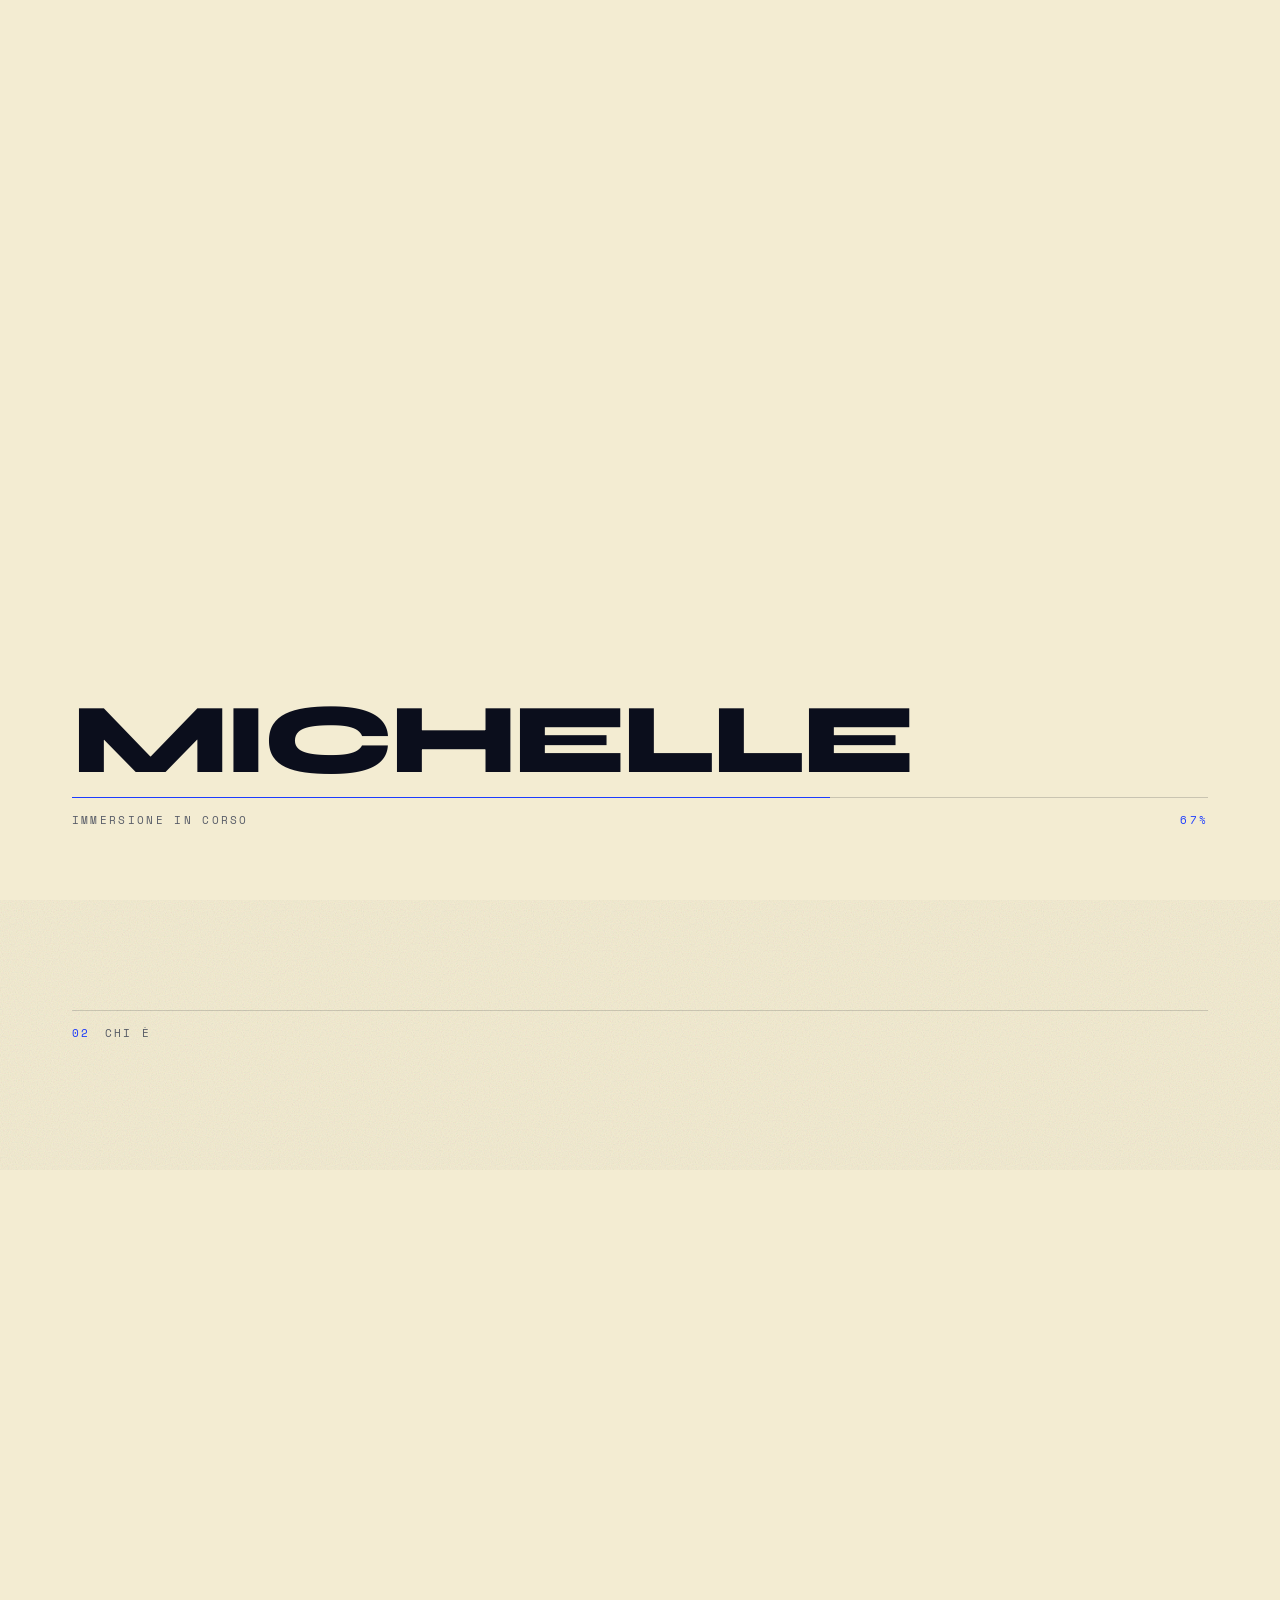
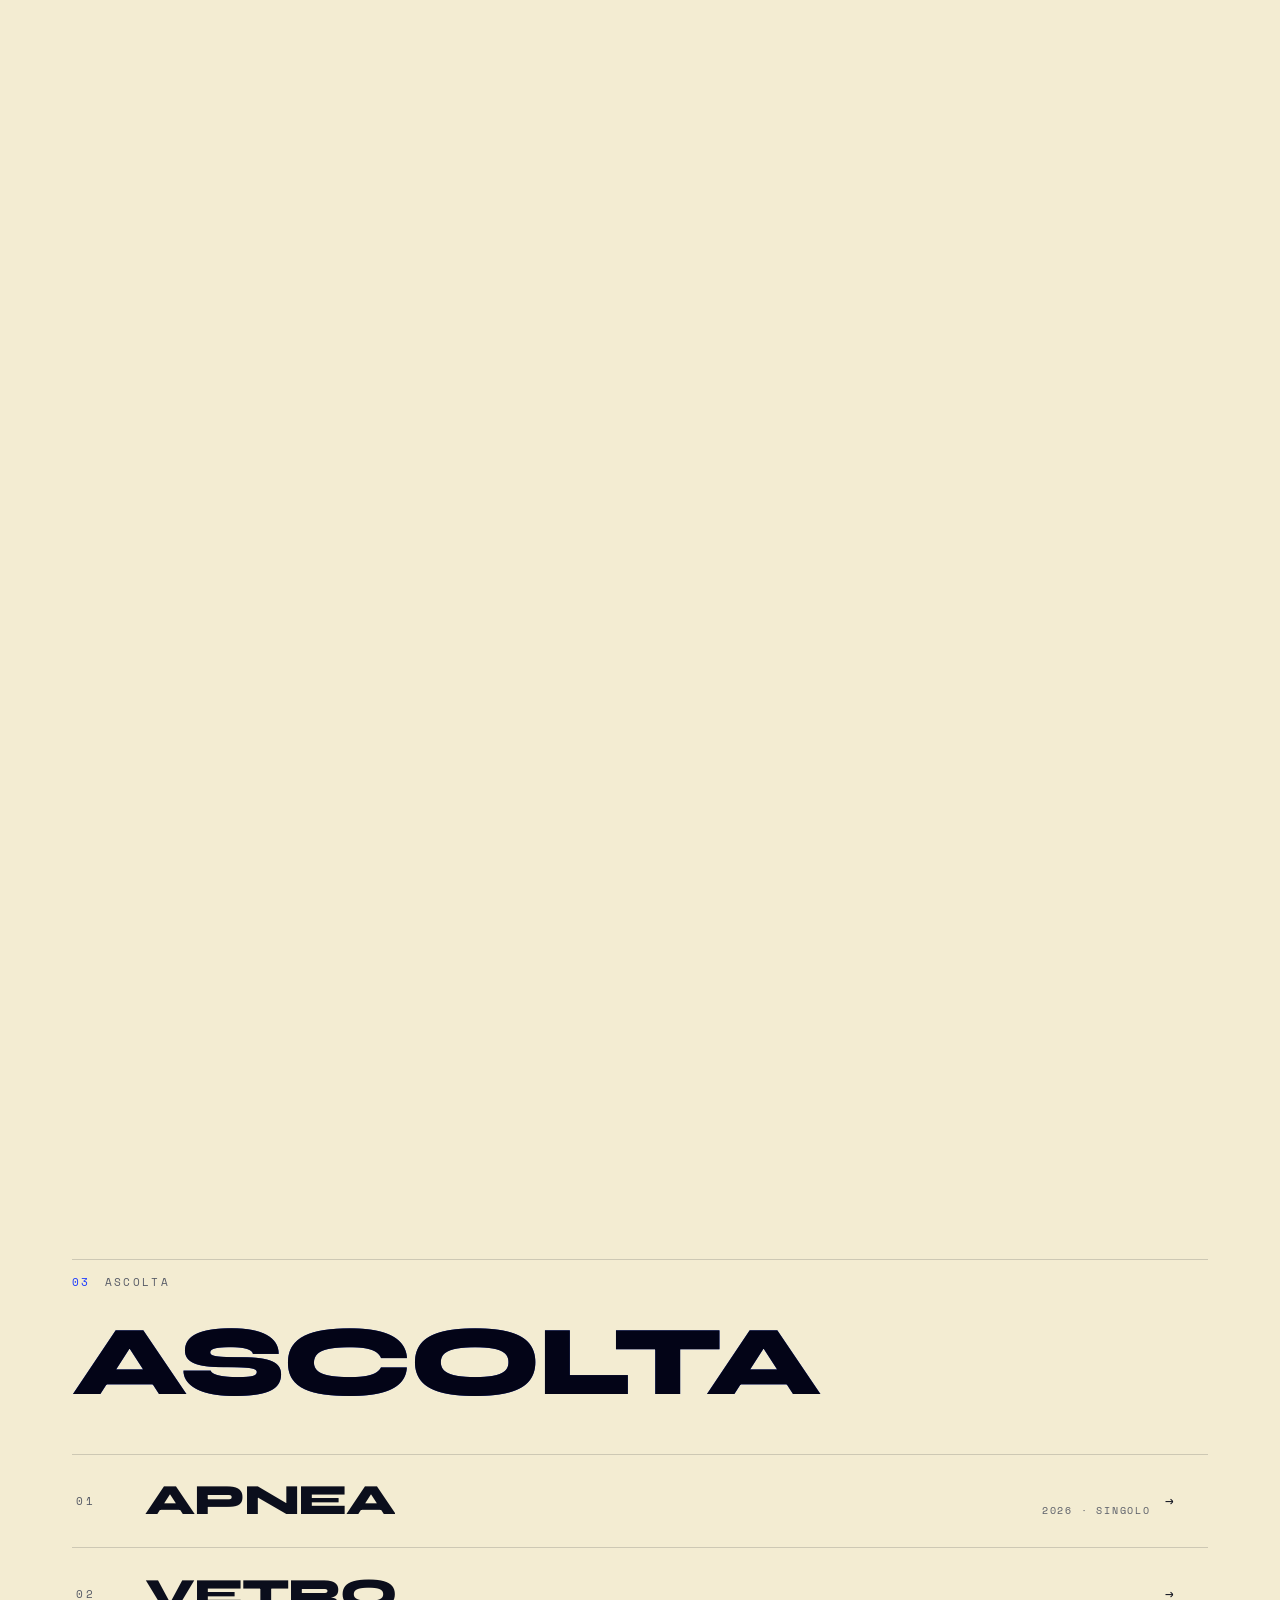
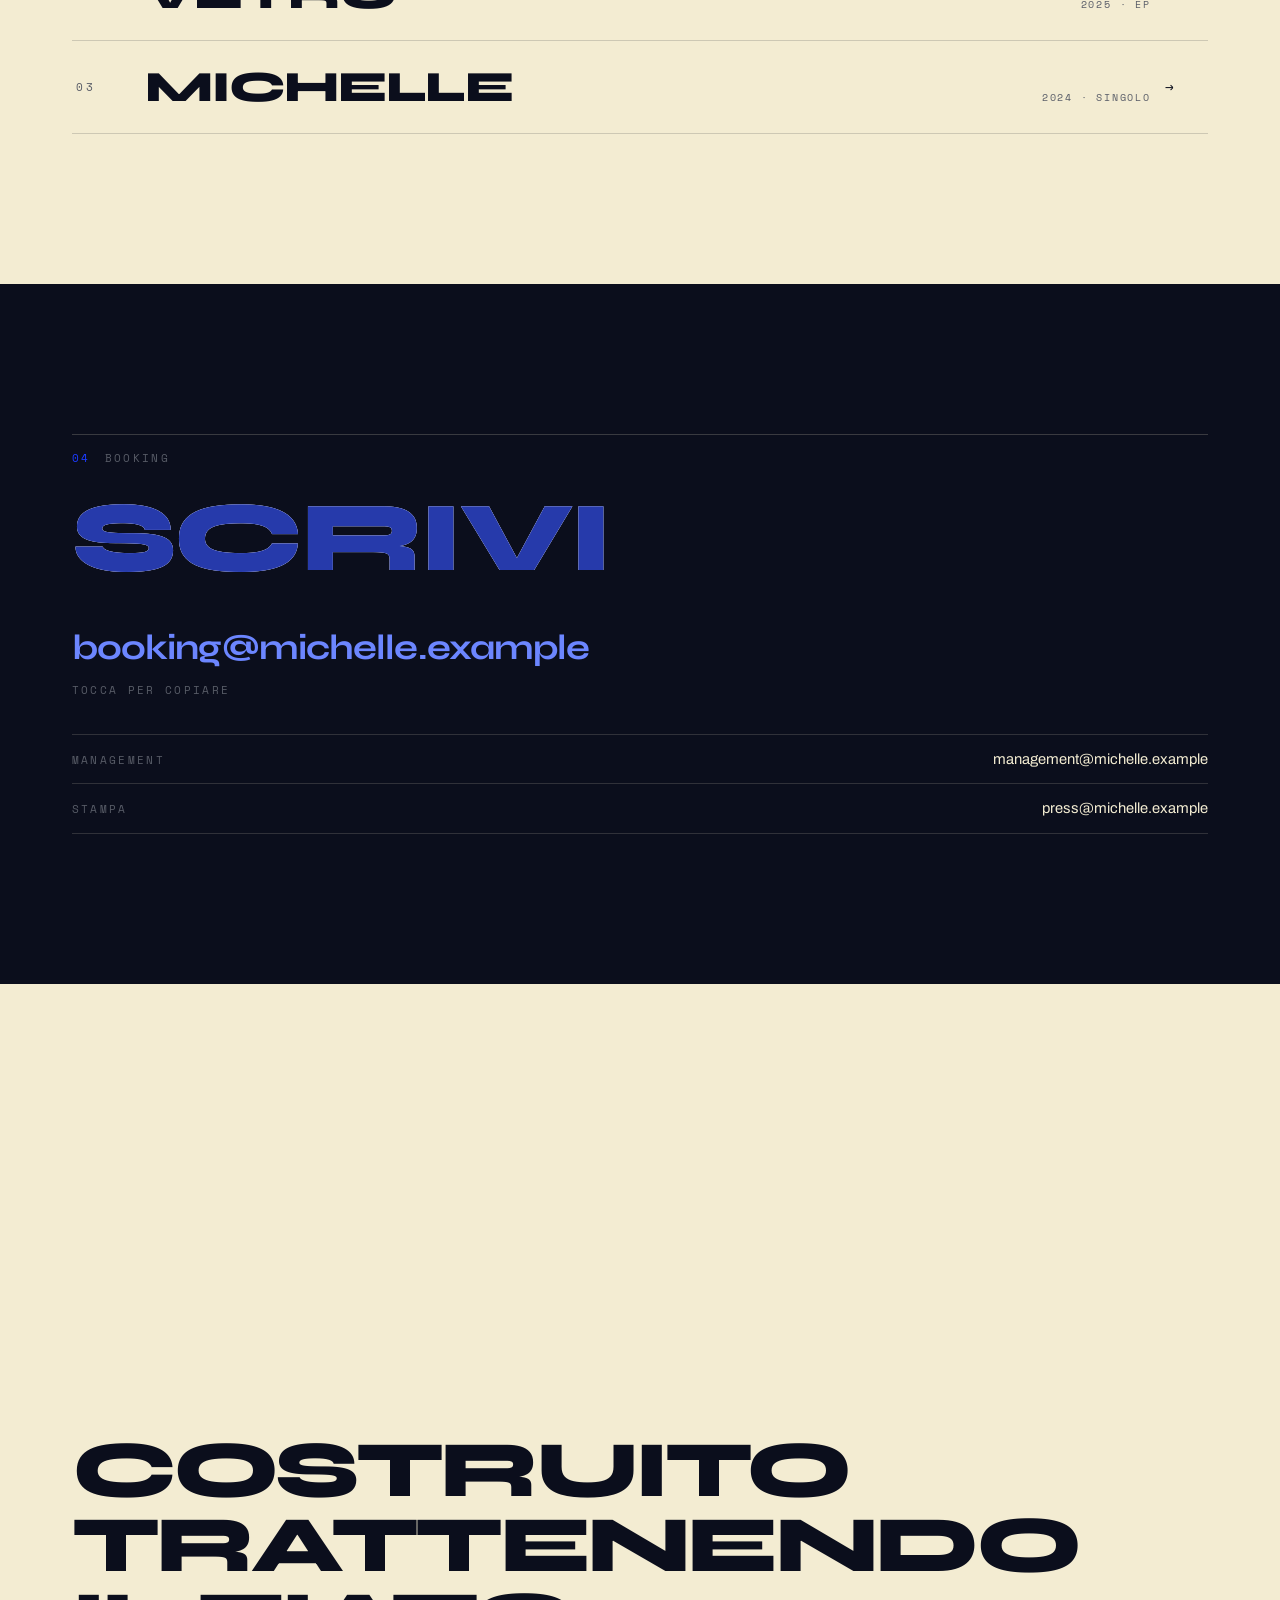
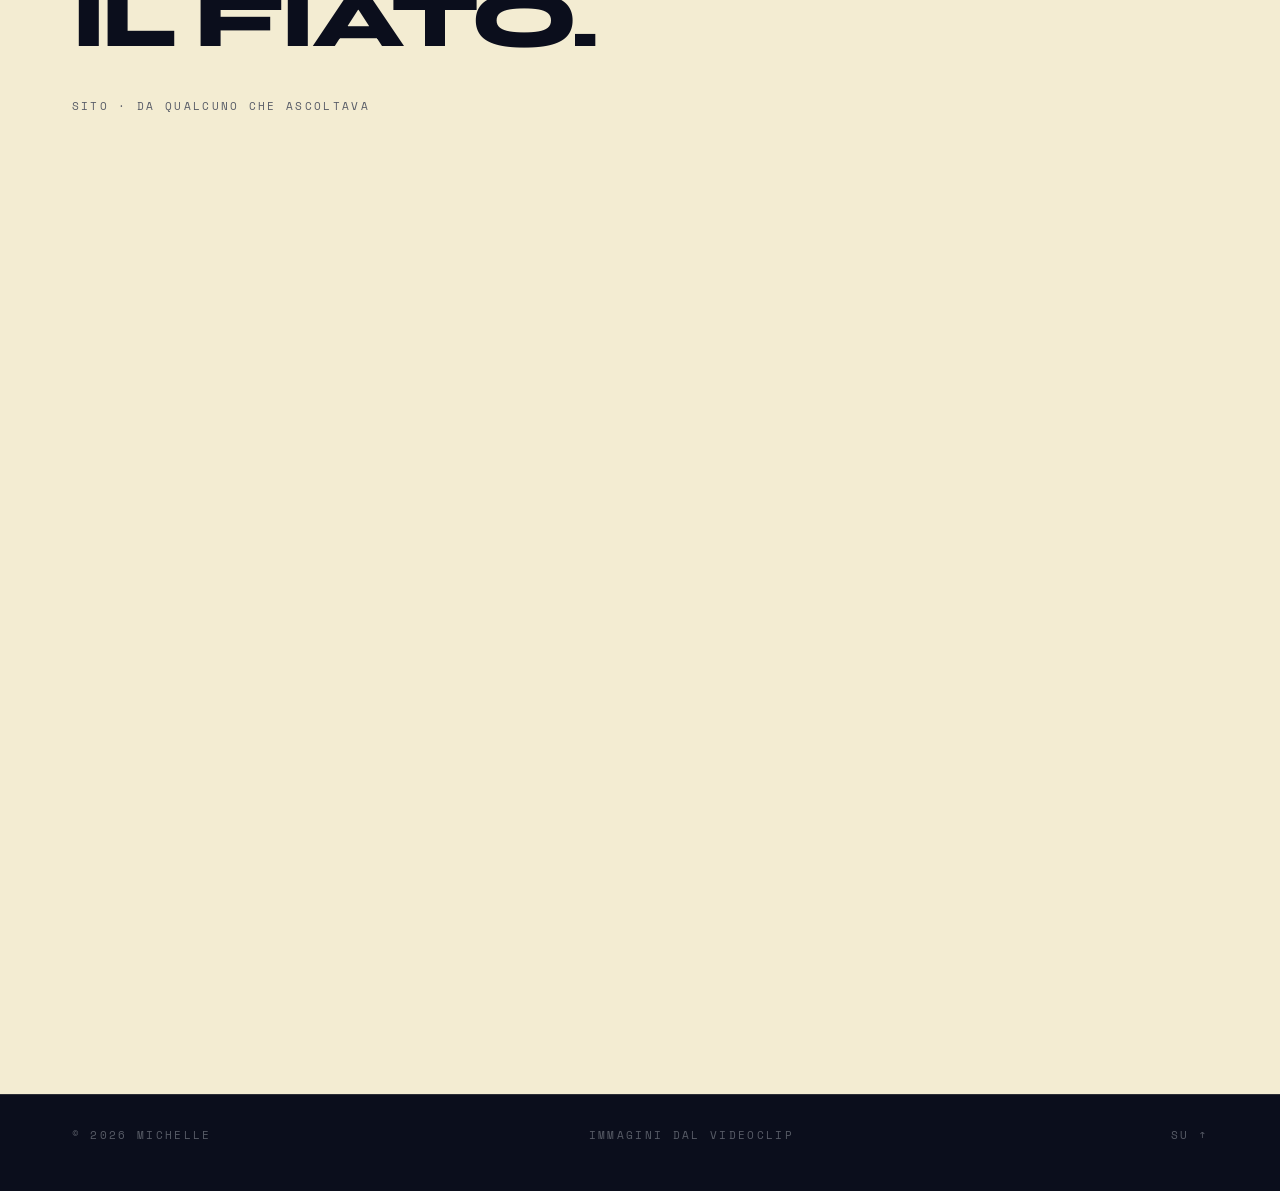
==== index.html @ 704cde77 "Le parole sopra la scena, e la firma in fondo FERMO TUTTO E RIFATTO. Niente pin, niente corsa orizzo" ====
<!DOCTYPE html>
<html lang="it">
<head>
<meta charset="utf-8">
<meta name="viewport" content="width=device-width,initial-scale=1,viewport-fit=cover">
<title>Michelle — sito ufficiale</title>
<meta name="description" content="Michelle. Musica indie. Ascolta, guarda, scrivi per una data.">
<meta name="theme-color" content="#F3ECD2">
<meta property="og:type" content="website">
<meta property="og:title" content="Michelle — sito ufficiale">
<meta property="og:description" content="Trattieni il fiato.">
<meta property="og:url" content="https://eneaqupovisione.github.io/Demo-miscel/">
<!-- l'anteprima nelle chat vuole un indirizzo intero: molti scanner
     non risolvono un percorso relativo. Se il sito cambia indirizzo,
     queste due righe vanno aggiornate. -->
<meta property="og:image" content="https://eneaqupovisione.github.io/Demo-miscel/assets/media/og.jpg">
<meta name="twitter:card" content="summary_large_image">
<link rel="icon" href="data:image/svg+xml,%3Csvg xmlns='http://www.w3.org/2000/svg' viewBox='0 0 32 32'%3E%3Crect width='32' height='32' fill='%23F3ECD2'/%3E%3Ccircle cx='16' cy='16' r='7' fill='%231B3BFF'/%3E%3C/svg%3E">
<link rel="preconnect" href="https://fonts.googleapis.com">
<link rel="preconnect" href="https://fonts.gstatic.com" crossorigin>
<link href="https://fonts.googleapis.com/css2?family=Syne:wght@600;700;800&family=Archivo:wght@300;400;500&family=Space+Mono:wght@400;700&display=swap" rel="stylesheet">
<link rel="preload" as="image" href="assets/media/copertina.jpg?v=72">
<!-- il ?v= serve: GitHub Pages tiene i file in cache dieci minuti, e chi
     ha gia' aperto il sito continuerebbe a vedere la versione vecchia.
     Si alza il numero a ogni pubblicazione. -->
<link rel="stylesheet" href="assets/css/sito.css?v=72">
</head>
<body>

<!-- filtri: lo scioglimento del nome, quando lo si tocca -->
<svg class="defs" aria-hidden="true">
  <filter id="sciogli" x="-20%" y="-25%" width="140%" height="150%" color-interpolation-filters="sRGB">
    <feTurbulence id="scT" type="fractalNoise" baseFrequency="0.006 0.022" numOctaves="2" seed="7" result="t"/>
    <feDisplacementMap id="scD" in="SourceGraphic" in2="t" scale="0" xChannelSelector="R" yChannelSelector="G"/>
  </filter>
</svg>

<!-- strati fissi -->
<div id="prog" aria-hidden="true"></div>
<div id="righe" aria-hidden="true"></div>
<div id="grana" aria-hidden="true"></div>
<div id="cur" aria-hidden="true"></div>
<div id="cur2" aria-hidden="true"></div>
<div id="copiato" role="status" aria-live="polite"></div>

<!-- la lastra a raggi X delle uscite -->
<div id="lastra" aria-hidden="true">
  <i class="scan"></i>
  <img src="assets/media/colonna.jpg?v=72" alt="">
  <div class="c"><span class="k">lastra · 001</span><div class="h"></div></div>
</div>

<!-- caricamento -->
<div id="loader">
  <div class="lin">
    <div class="lnome" id="lnome" data-adatta data-max="150" aria-hidden="true"></div>
    <div class="lbar"><i></i></div>
    <div class="lrow">
      <span class="mono">Immersione in corso</span>
      <span class="mono a" id="lpct">0%</span>
    </div>
  </div>
</div>

<!-- testata -->
<header id="testata">
  <a href="#cop" class="marchio">Michelle</a>
</header>

<!-- Il pulsante del menu sta FUORI dalla testata, e non e' un vezzo: la
     testata si fonde in `difference` per restare leggibile sia sul girato
     scuro sia sulla carta chiara, e dentro a quella fusione un blu diventa
     arancio sulla carta. Fuori, il blu resta blu dappertutto. -->
<button id="apri" aria-expanded="false" aria-controls="menu">Menu</button>

<div id="menu" aria-hidden="true">
  <button id="chiudi">Chiudi</button>
  <nav>
    <a href="#chi" data-va>Chi è</a>
    <a href="#ascolta" data-va>Ascolta</a>
    <a href="#contatti" data-va>Scrivi</a>
  </nav>
  <div class="pie" id="menuSocial"></div>
</div>

<!-- Il palcoscenico della maschera a gocce. Tutto quello che NON deve essere
     toccato (testata, menu, loader, lastra, grana, righe, cursore) sta fuori
     di qui — ed e' gia' cosi'. -->
<main class="stage">

<!-- ========================== 01 · COPERTINA ========================== -->
<section id="cop">
  <div class="med">
    <video id="vCop" poster="assets/media/copertina.jpg?v=72" muted loop playsinline autoplay preload="auto"
           disablepictureinpicture aria-hidden="true">
      <source src="assets/media/copertina.mp4?v=72" type="video/mp4">
    </video>
  </div>

  <span class="mono hud" aria-hidden="true">01 — Copertina</span>

  <!-- I pulsanti escono dalla bocca e salgono. Quando escono dall'alto
       vengono risputati dopo un paio di secondi. -->
  <nav class="bolle-btn" id="piatt" aria-label="Dove ascoltarla"></nav>

  <div class="in">
    <h1 class="nome" id="nome" data-sciogli data-adatta data-max="240">Michelle</h1>
    <p class="claim">Trattieni il fiato.</p>
    <div class="riga">
      <a href="#ascolta" class="giu" aria-label="Scorri">
        <span class="mono">Scorri</span>
        <span class="ago" aria-hidden="true"></span>
      </a>
    </div>
  </div>
</section>

<!-- ========================== 02 · CHI È ==========================
     Prima dell'ascolto, perche' e' lei a dire chi e' — e lo dice con parole
     sue, prese da un suo pezzo. La frase che apre sta ferma ed e' li' da
     subito; le tre chiuse si scrivono mentre si scende, una alla volta.
     Dietro, il respiro: la scena d'acqua che entra dal lato. -->
<section id="chi">
  <!-- LA SCENA. Sta ferma mentre le parole le scorrono davanti, va in anello
       per conto suo — lo scroll non la comanda — e non c'e' da subito: compare
       quando qualche parola e' gia' stata scritta.
       Va in `multiply`: il fondo del girato e' bianco pieno e sparisce nella
       carta, resta la figura. Per questo la sua gradazione e' diversa da
       quella del resto (vedi strumenti/media.sh): un grigio residuo,
       moltiplicato, lascerebbe il rettangolo del video sulla pagina. -->
  <div class="scena" aria-hidden="true">
    <video id="vChi" muted loop playsinline autoplay preload="none"
           poster="assets/media/scena.jpg?v=72" disablepictureinpicture>
      <source src="assets/media/scena.mp4?v=72" type="video/mp4">
    </video>
  </div>

  <div class="wrap in">
    <div class="occhiello rev">
      <span class="mono n">02</span><span class="mono">Chi è</span>
    </div>

    <!-- Il testo e' uno solo e sta qui per intero: le parole le divide il
         copione, e ognuna prende la sua misura da una sequenza irregolare.
         Le misure NON stanno nel markup apposta — sono una proprieta' della
         composizione, non del contenuto: se cambi il testo, si ridistribuiscono
         da sole. -->
    <p class="dire" data-scrive>Un cuore puro che si mescola con la delicatezza, o con la rabbia, ai traumi d'infanzia. In fondo siamo esseri umani e quanti sbagli, sensi di colpa, ripenso quegli anni ho la pelle d'oca, col dolore del passato si diventa grandi.</p>
  </div>
</section>

<!-- ========================== 03 · ASCOLTA ========================== -->
<section id="ascolta" class="sez">
  <div class="wrap">
    <div class="occhiello rev">
      <span class="mono n">03</span><span class="mono">Ascolta</span>
    </div>
    <h2 class="tit" data-adatta data-max="180"><span class="gx" data-t="Ascolta">Ascolta</span></h2>

    <div class="uscite" id="uscite"></div>
  </div>
</section>

<!-- ========================== 04 · SCRIVI ==========================
     Il piu' semplice possibile: un indirizzo grande da toccare, e due righe
     per chi cerca altro. Niente pulsante, niente ritratto, niente fila di
     social: e' la sezione dove si deve scrivere, e ogni altra cosa e' un
     modo di andarsene. -->
<section id="contatti">
  <div class="wrap in">
    <div class="occhiello rev">
      <span class="mono n">04</span><span class="mono">Booking</span>
    </div>
    <h2 class="tit" data-adatta data-max="180"><span class="gx" data-t="Scrivi">Scrivi</span></h2>

    <a class="mail rev" id="mailBooking" href="#" data-copia>—</a>
    <p class="mono rev">Tocca per copiare</p>

    <ul class="altri rev">
      <li><span class="mono">Management</span><a id="cMgmt" href="#">—</a></li>
      <li><span class="mono">Stampa</span><a id="cPress" href="#">—</a></li>
    </ul>
  </div>
</section>

<!-- ========================== 05 · LA FIRMA ==========================
     L'ultima schermata. Salendo, una sfilza di gocce si ferma in alto e
     riempie lo schermo di blu: quello che c'e' scritto sotto, nero su carta,
     dentro al blu si legge bianco — non e' un colore diverso del testo, e'
     lo stesso testo visto attraverso la maschera. -->
<section id="firma">
  <div class="wrap in">
    <p class="detto">
      <span>Costruito</span>
      <span>trattenendo</span>
      <span>il fiato.</span>
    </p>
    <p class="mono chi" id="firmato">—</p>
  </div>
</section>

<footer id="piede">
  <div class="wrap in">
    <span class="mono">© <span id="anno"></span> Michelle</span>
    <span class="mono">Immagini dal videoclip</span>
    <a class="mono" href="#cop">Su ↑</a>
  </div>
</footer>

<script src="assets/js/blob-mask.js?v=72"></script>
<script src="assets/js/sito.js?v=72"></script>
</body>
</html>
---- assets/css/sito.css ----
/* ===========================================================================
   MICHELLE — foglio di stile.

   La lingua visiva viene dal girato, non da un manuale: bianco sporco, nero
   che tende al blu, e un solo colore che non c'e' nel video — il blu acceso.
   Il video da' la materia, il blu da' la voce. Non si mescolano mai per caso:
   il blu compare dove si deve toccare o dove si deve guardare.

   Ordine del file:
     00 variabili · 01 base · 02 tipografia · 03 strati fissi · 04 caricamento
     05 testata · 06 copertina · 10 ascolta
     12 chi e' · 13 contatti · 14 piede
     15 movimento ridotto
   =========================================================================== */

/* --- 00 variabili -------------------------------------------------------- */
:root{
  /* materia */
  /* La carta non e' bianca: e' un giallo sporco, come il fondo delle foto
     del girato. Il bianco vero resta ai dettagli — il nome in copertina, la
     scritta dentro alle bolle — dove serve che stacchi. */
  --osso:#F3ECD2;
  --osso-2:#E9E0BF;
  --osso-3:#D8CDA8;
  --grigio:#C3C5CB;
  --grigio-2:#8B8F99;
  --grigio-3:#585C67;
  --nero:#0B0E1C;
  --nero-2:#05070F;
  /* voce */
  --blu:#1B3BFF;
  --blu-l:#6C86FF;
  --blu-d:#0A18A8;
  --viola:#3A1BFF;

  /* ruoli — cambiano quando la pagina va sott'acqua (.notte) */
  --fondo:var(--osso);
  --testo:var(--nero);
  --tenue:var(--grigio-3);
  --linea:rgba(11,14,28,.16);
  --linea-f:rgba(11,14,28,.32);
  --acc:var(--blu);
  --vel:rgba(243,236,210,.72);

  --disp:'Syne',Impact,'Haettenschweiler',sans-serif;
  --sans:'Archivo','Helvetica Neue',-apple-system,BlinkMacSystemFont,sans-serif;
  --mono:'Space Mono','SF Mono',SFMono-Regular,Menlo,monospace;

  --gut:clamp(18px,5.6vw,74px);
  --max:1320px;
  --e:cubic-bezier(.16,.84,.28,1);
  --e2:cubic-bezier(.62,.02,.2,1);
}
body.notte{
  --fondo:var(--nero);
  --testo:var(--osso);
  --tenue:var(--grigio);
  --linea:rgba(243,236,210,.18);
  --linea-f:rgba(243,236,210,.4);
  --acc:var(--blu-l);
  --vel:rgba(11,14,28,.66);
}

/* --- 01 base ------------------------------------------------------------- */
*,*::before,*::after{box-sizing:border-box;margin:0;padding:0}
html{-webkit-text-size-adjust:100%;scroll-behavior:smooth;
  overflow-x:hidden;overflow-x:clip}
body{
  background:var(--fondo);color:var(--testo);
  font-family:var(--sans);font-size:16px;line-height:1.55;
  -webkit-font-smoothing:antialiased;overflow-x:hidden;overflow-x:clip;
  transition:background-color .55s var(--e),color .55s var(--e);
}
body.bloccato{overflow:hidden}
img,video,canvas{display:block;max-width:100%}
a{color:inherit;text-decoration:none}
button{font:inherit;color:inherit;background:none;border:0;cursor:pointer}
::selection{background:var(--blu);color:var(--osso)}
:focus-visible{outline:2px solid var(--acc);outline-offset:3px}
svg.defs{position:absolute;width:0;height:0;overflow:hidden}
.wrap{max-width:var(--max);margin:0 auto;padding-inline:var(--gut)}
/* Il palcoscenico della maschera a gocce. `isolation:isolate` non e'
   opzionale: senza, la fusione risale alla radice del documento e tinge
   anche testata e menu. E un fondo dichiarato ci vuole: la fusione ha
   bisogno di qualcosa su cui operare. */
main.stage{position:relative;z-index:1;isolation:isolate;background:var(--fondo);
  transition:background-color .55s var(--e)}
main.stage > canvas{
  position:fixed;inset:0;width:100%;height:100%;display:block;
  pointer-events:none;                 /* il testo sotto resta selezionabile */
}
#c-invert{mix-blend-mode:difference}   /* inverte */
#c-tint  {mix-blend-mode:screen}       /* colora  */
.sr{position:absolute;width:1px;height:1px;overflow:hidden;clip:rect(0 0 0 0)}

/* --- 02 tipografia ------------------------------------------------------- */
.mono{
  font-family:var(--mono);font-size:.66rem;letter-spacing:.22em;
  text-transform:uppercase;color:var(--tenue);
}
.mono.a{color:var(--acc)}
.disp{
  font-family:var(--disp);font-weight:800;text-transform:uppercase;
  line-height:.86;letter-spacing:-.03em;
}
h2.tit{
  font-family:var(--disp);font-weight:800;text-transform:uppercase;
  font-size:clamp(2.6rem,13vw,7rem);line-height:.84;letter-spacing:-.035em;
  margin:.3em 0 .5em;
}
.occhiello{
  display:flex;align-items:baseline;gap:.9rem;
  border-top:1px solid var(--linea);padding-top:.9rem;
}
.occhiello .n{color:var(--acc)}
.lede{
  font-size:clamp(1.05rem,4.4vw,1.5rem);line-height:1.4;max-width:24ch;
  font-weight:300;letter-spacing:-.01em;
}
p.testo{max-width:44ch;color:var(--tenue);font-size:1rem;line-height:1.7}
p.testo + p.testo{margin-top:1.1em}
.sez{padding:clamp(72px,15vw,150px) 0;position:relative}
/* "Ascolta" non e' piu' il primo blocco dopo la copertina: quel posto e' di
   "Chi e'", e con lui se n'e' andato il motivo per stare stretti in alto */

/* i testi che devono toccare i due margini: la misura la fa il copione.
   overflow:hidden serve a impedire che una parola su una riga sola gonfi la
   colonna che la contiene prima ancora di essere misurata */
[data-adatta]{white-space:nowrap;overflow:hidden}

/* filetto blu che cresce quando la sezione entra */
.filo{height:1px;background:var(--acc);width:0;transition:width 1.2s var(--e)}
.on .filo,.filo.on{width:100%}

/* glitch RGB — si accende quando la riga entra, poi si spegne da sola */
.gx{position:relative;display:inline-block}
.gx::before,.gx::after{
  content:attr(data-t);position:absolute;inset:0;pointer-events:none;
  opacity:0;transition:opacity .2s ease;-webkit-text-fill-color:currentColor;
}
.gx::before{color:var(--blu);mix-blend-mode:multiply}
.gx::after{color:var(--grigio);mix-blend-mode:multiply}
body.notte .gx::before{color:var(--blu-l);mix-blend-mode:screen}
body.notte .gx::after{color:var(--grigio-3);mix-blend-mode:screen}
.gx.scatta::before{opacity:.9;animation:gxa .42s steps(2) 3}
.gx.scatta::after{opacity:.9;animation:gxb .42s steps(2) 3}
@keyframes gxa{
  0%{transform:translate(-.045em,-.014em);clip-path:inset(0 0 64% 0)}
  50%{transform:translate(.03em,.016em);clip-path:inset(44% 0 16% 0)}
  100%{transform:translate(-.02em,0);clip-path:inset(74% 0 0 0)}
}
@keyframes gxb{
  0%{transform:translate(.04em,.012em);clip-path:inset(26% 0 46% 0)}
  50%{transform:translate(-.032em,-.018em);clip-path:inset(0 0 80% 0)}
  100%{transform:translate(.024em,0);clip-path:inset(56% 0 4% 0)}
}

/* comparse allo scroll */
.rev{opacity:0;transform:translate3d(0,26px,0);filter:blur(6px)}
.rev.on{opacity:1;transform:none;filter:none;
  transition:opacity .9s var(--e),transform .9s var(--e),filter .9s var(--e)}
.rev-p{display:inline-block;opacity:0;transform:translate3d(0,.42em,0) rotate(1.4deg);filter:blur(5px)}
.rev-p.on{opacity:1;transform:none;filter:none;
  transition:opacity .62s var(--e),transform .62s var(--e),filter .62s var(--e);
  transition-delay:var(--d,0ms)}

/* bottone: due angoli, come un mirino */
.btn{
  position:relative;display:inline-flex;align-items:center;gap:.7rem;
  font-family:var(--mono);font-size:.72rem;letter-spacing:.2em;text-transform:uppercase;
  padding:1.05rem 1.5rem;border:1px solid var(--linea-f);color:var(--testo);
  isolation:isolate;overflow:hidden;transition:color .35s var(--e),border-color .35s var(--e);
}
.btn::before{
  content:'';position:absolute;inset:0;background:var(--acc);z-index:-1;
  transform:translate3d(0,101%,0);transition:transform .5s var(--e);
}
.btn:hover,.btn:active{color:var(--osso);border-color:var(--acc)}
.btn:hover::before,.btn:active::before{transform:none}
.btn.pieno{background:var(--acc);color:var(--osso);border-color:var(--acc)}
.btn.pieno::before{background:var(--testo)}

/* --- 03 strati fissi ----------------------------------------------------- */
/* grana + righe: tengono insieme video e interfaccia, che altrimenti sono
   due materiali diversi appoggiati uno sull'altro. */
#grana{
  position:fixed;inset:-30%;z-index:120;pointer-events:none;opacity:.5;
  background-image:url("data:image/svg+xml,%3Csvg xmlns='http://www.w3.org/2000/svg' width='170' height='170'%3E%3Cfilter id='n'%3E%3CfeTurbulence type='fractalNoise' baseFrequency='.86' numOctaves='3'/%3E%3C/filter%3E%3Crect width='100%25' height='100%25' filter='url(%23n)' opacity='.34'/%3E%3C/svg%3E");
  animation:grana 1.1s steps(3) infinite;mix-blend-mode:multiply;
}
body.notte #grana{mix-blend-mode:screen;opacity:.32}
@keyframes grana{
  0%{transform:translate(0,0)}33%{transform:translate(-3%,2%)}
  66%{transform:translate(2%,-3%)}100%{transform:translate(0,0)}
}
#righe{
  position:fixed;inset:0;z-index:119;pointer-events:none;opacity:.28;
  background:repeating-linear-gradient(180deg,
    rgba(11,14,28,.05) 0 1px,transparent 1px 3px);
}
body.notte #righe{background:repeating-linear-gradient(180deg,
  rgba(243,236,210,.06) 0 1px,transparent 1px 3px)}

/* barra di avanzamento */
#prog{
  position:fixed;top:0;left:0;height:2px;width:0;z-index:130;
  background:var(--blu);box-shadow:0 0 14px rgba(27,59,255,.6);
}

/* cursore: solo dove c'e' un puntatore vero */
#cur,#cur2{position:fixed;top:0;left:0;z-index:140;pointer-events:none;
  border-radius:50%;opacity:0;transition:opacity .3s}
#cur{width:7px;height:7px;background:var(--blu);margin:-3.5px}
#cur2{width:34px;height:34px;border:1px solid var(--blu);margin:-17px;
  transition:opacity .3s,width .3s var(--e),height .3s var(--e),margin .3s var(--e)}
#cur2.grande{width:64px;height:64px;margin:-32px;background:rgba(27,59,255,.1)}
@media (hover:hover) and (pointer:fine){
  body.puntatore #cur,body.puntatore #cur2{opacity:1}
}

/* --- 04 caricamento ------------------------------------------------------ */
#loader{
  position:fixed;inset:0;z-index:200;background:var(--osso);
  display:flex;align-items:flex-end;padding:var(--gut);
  transition:transform .9s var(--e2),opacity .5s .4s;
}
#loader.via{transform:translate3d(0,-101%,0);opacity:0;pointer-events:none}
#loader .lin{width:100%;display:flex;flex-direction:column;gap:.9rem}
#loader .lnome{
  font-family:var(--disp);font-weight:800;text-transform:uppercase;
  font-size:clamp(2.4rem,15vw,7rem);line-height:.85;letter-spacing:-.04em;
  color:var(--nero);
}
#loader .lnome span{display:inline-block;opacity:0;transform:translate3d(0,.5em,0);
  animation:lettera .5s var(--e) forwards;animation-delay:var(--d)}
@keyframes lettera{to{opacity:1;transform:none}}
#loader .lbar{height:1px;background:rgba(11,14,28,.18);position:relative}
#loader .lbar i{position:absolute;inset:0 auto 0 0;width:0;background:var(--blu)}
#loader .lrow{display:flex;justify-content:space-between;align-items:center}

/* --- 05 testata ---------------------------------------------------------- */
#testata{
  position:fixed;top:0;left:0;right:0;z-index:110;
  display:flex;align-items:center;justify-content:space-between;
  padding:1rem var(--gut);mix-blend-mode:difference;color:var(--osso);
  transition:transform .45s var(--e);
}
body.giu #testata{transform:translate3d(0,-115%,0)}
#testata .marchio{font-family:var(--disp);font-weight:800;font-size:.95rem;
  letter-spacing:.02em;text-transform:uppercase;
  opacity:0;transform:translate3d(0,-6px,0);pointer-events:none;
  transition:opacity .45s var(--e),transform .45s var(--e)}
body.oltre #testata .marchio{opacity:1;transform:none;pointer-events:auto}
/* Il pulsante del menu sta fuori dalla testata: la sua fusione in
   `difference` gli farebbe diventare il blu un arancio sulla carta chiara.
   Qui il blu resta blu, ed e' l'unica voce colorata dello schermo — che e'
   il ruolo che il blu ha in tutto il sito: dove si tocca. */
#apri{
  position:fixed;top:0;right:0;z-index:112;
  padding:1rem var(--gut);
  font-family:var(--mono);font-size:.66rem;letter-spacing:.22em;
  text-transform:uppercase;color:var(--blu);
  transition:transform .45s var(--e);
}
body.giu #apri{transform:translate3d(0,-115%,0)}

#menu{
  position:fixed;inset:0;z-index:150;background:var(--nero);color:var(--osso);
  display:flex;flex-direction:column;justify-content:center;padding:var(--gut);
  clip-path:inset(0 0 100% 0);transition:clip-path .7s var(--e2);
}
#menu.on{clip-path:inset(0 0 0 0)}
#menu nav{display:flex;flex-direction:column;gap:.1em;min-width:0}
#menu nav a{
  font-family:var(--disp);font-weight:800;text-transform:uppercase;
  font-size:clamp(1.7rem,9vw,4rem);line-height:1;letter-spacing:-.03em;
  white-space:nowrap;width:max-content;max-width:100%;
  color:var(--osso);opacity:.34;transition:opacity .35s,transform .45s var(--e),color .35s;
}
#menu.on nav a{opacity:1}
#menu nav a:hover,#menu nav a:active{color:var(--blu-l);transform:translateX(.15em)}
#menu .pie{margin-top:2.4rem;display:flex;gap:1.4rem;flex-wrap:wrap}
#menu .pie a{font-family:var(--mono);font-size:.68rem;letter-spacing:.2em;
  text-transform:uppercase;color:var(--grigio)}
#chiudi{position:absolute;top:1rem;right:var(--gut);font-family:var(--mono);
  font-size:.66rem;letter-spacing:.22em;text-transform:uppercase;color:var(--osso)}

/* --- 06 copertina -------------------------------------------------------- */
#cop{position:relative;min-height:100svh;display:flex;align-items:flex-end;
  overflow:hidden;isolation:isolate}
#cop .med{position:absolute;inset:0;z-index:0}
#cop .med video,#cop .med img{width:100%;height:100%;object-fit:cover;
  /* il fotogramma scende: si vede piu' testa in alto e resta meno vuoto in
     basso, dove ora galleggiano i pulsanti */
  object-position:50% 32%;
  filter:contrast(1.1) saturate(0)}
/* La copertina adesso e' una scena scura, non piu' il caleidoscopio chiaro:
   il velo va nell'altro verso, e tutto quello che ci sta sopra si rilegge in
   chiaro. E' l'unica parte del sito che non segue i ruoli di :root, e ha una
   ragione: qui il fondo non e' una scelta, e' il girato. */
#cop .med::after{
  content:'';position:absolute;inset:0;
  background:linear-gradient(180deg,rgba(5,7,15,.34) 0%,rgba(5,7,15,0) 22%,rgba(5,7,15,.28) 52%,rgba(5,7,15,.86) 100%);
}
#cop .claim{color:var(--osso)}
#cop .mono{color:var(--grigio)}
#cop .riga{border-top-color:rgba(243,236,210,.24)}
#cop .giu .ago::after{background:var(--nero-2)}
#cop .in{position:relative;width:100%;padding:0 var(--gut) clamp(14px,4vw,34px)}
#cop .nome{
  font-family:var(--disp);font-weight:800;text-transform:uppercase;
  font-size:clamp(2.6rem,17vw,13rem);line-height:.8;letter-spacing:-.045em;
  white-space:nowrap;
  color:var(--osso);mix-blend-mode:difference;
  margin:0 0 .18em;-webkit-text-fill-color:currentColor;width:max-content;
}
#cop .nome .l{display:inline-block;opacity:0;transform:translate3d(0,.4em,0) scaleY(1.3)}
#cop.pronta .nome .l{opacity:1;transform:none;
  transition:opacity .7s var(--e),transform .9s var(--e);transition-delay:var(--d)}
#cop .claim{font-family:var(--disp);font-weight:600;font-size:clamp(1rem,4.6vw,1.6rem);
  letter-spacing:-.01em;text-transform:uppercase;line-height:1}
/* resta il solo "Scorri", e sta a destra: la riga di servizio non c'e' piu' */
#cop .riga{display:flex;justify-content:flex-end;align-items:flex-end;gap:1rem;
  border-top:1px solid var(--linea);padding-top:.7rem;margin-top:.9rem}
#cop .giu{display:inline-flex;flex-direction:column;align-items:center;gap:.4rem}
#cop .giu .ago{width:1px;height:34px;background:var(--acc);position:relative;overflow:hidden}
#cop .giu .ago::after{content:'';position:absolute;inset:0;background:var(--fondo);
  animation:ago 1.9s var(--e) infinite}
@keyframes ago{0%{transform:translateY(-100%)}60%,100%{transform:translateY(100%)}}
#cop .hud{position:absolute;left:var(--gut);top:24vh;writing-mode:vertical-rl}

/* --- 10 ascolta ---------------------------------------------------------- */
.uscite{margin-top:clamp(20px,5vw,42px);border-top:1px solid var(--linea)}
.uscita{
  position:relative;display:grid;grid-template-columns:2.4rem 1fr 1.6rem;
  align-items:center;gap:.9rem;padding:1.25rem .2rem;
  border-bottom:1px solid var(--linea);isolation:isolate;overflow:hidden;
  transition:color .4s var(--e),padding-inline .4s var(--e);
}
.uscita::before{
  content:'';position:absolute;inset:0;z-index:-1;background:var(--acc);
  transform:translate3d(-101%,0,0);transition:transform .55s var(--e);
}
.uscita .t{font-family:var(--disp);font-weight:800;text-transform:uppercase;
  font-size:clamp(1.3rem,6.3vw,2.7rem);line-height:.95;letter-spacing:-.03em;
  overflow:hidden;text-overflow:clip}
.uscita .meta{font-family:var(--mono);font-size:.62rem;letter-spacing:.18em;
  text-transform:uppercase;color:var(--tenue);transition:color .4s}
.uscita .fr{font-family:var(--mono);font-size:.9rem;transition:transform .45s var(--e)}
.uscita.viva{color:var(--osso);padding-inline:.8rem}
.uscita.viva::before{transform:none}
.uscita.viva .meta{color:rgba(243,236,210,.72)}
.uscita.viva .fr{transform:translateX(6px)}
.uscita .col{display:flex;flex-direction:column;gap:.3rem;min-width:0;overflow:hidden}
@media(min-width:760px){
  .uscita{grid-template-columns:3.4rem 1fr 2.4rem;padding:1.6rem .3rem}
  .uscita .col{flex-direction:row;align-items:baseline;justify-content:space-between;gap:1.5rem}
}

/* la lastra: la scheda a raggi X che si apre senza cambiare pagina */
#lastra{
  position:fixed;top:0;left:0;z-index:126;width:min(300px,72vw);pointer-events:none;
  border:1px solid var(--blu);background:rgba(11,14,28,.94);color:var(--osso);
  overflow:hidden;opacity:0;clip-path:inset(0 0 100% 0);
  transition:opacity .2s,clip-path .34s var(--e);
  box-shadow:0 26px 70px rgba(5,7,15,.5);
}
#lastra.on{opacity:1;clip-path:inset(0 0 0 0)}
#lastra img{width:100%;aspect-ratio:16/12;object-fit:cover;object-position:50% 32%;
  filter:contrast(1.15)}
#lastra .c{padding:.75rem .85rem .9rem}
#lastra .k{font-family:var(--mono);font-size:.56rem;letter-spacing:.24em;
  text-transform:uppercase;color:var(--blu-l)}
#lastra .h{font-family:var(--disp);font-weight:800;text-transform:uppercase;
  font-size:1.1rem;line-height:1;margin-top:.35rem}
#lastra i.scan{position:absolute;left:0;right:0;height:2px;background:var(--blu-l);
  box-shadow:0 0 18px rgba(108,134,255,.8);opacity:0}
#lastra.on i.scan{animation:scan 2s linear infinite}
@keyframes scan{0%{top:-2px;opacity:0}10%{opacity:.7}90%{opacity:.5}100%{top:100%;opacity:0}}

/* --- i pulsanti-bolla ------------------------------------------------------
   Non stanno piu' in una griglia: escono all'altezza della bocca e salgono,
   dentro alla copertina. Quando escono dal bordo alto vengono risputati dopo
   un paio di secondi. Sono link veri: si possono premere mentre galleggiano.

   Il punto di emissione e' qui sotto, in un posto solo: --bocca-x e --bocca-y
   sono frazioni del riquadro della copertina.                                */
#cop{--bocca-x:66%;--bocca-y:46%}
#cop .bolle-btn{position:absolute;inset:0;z-index:3;pointer-events:none}
#cop .bolle-btn a{
  position:absolute;left:0;top:0;
  width:var(--s);height:calc(var(--s) * 1.06);
  margin:calc(var(--s) * -0.53) 0 0 calc(var(--s) * -0.5);
  pointer-events:auto;will-change:transform,opacity;
}
.bolle-btn .corpo{
  position:absolute;inset:0;display:grid;place-items:center;
  background:var(--tinta,#1B3BFF);color:var(--osso);
  border-radius:54% 46% 42% 58% / 58% 44% 56% 42%;   /* rete se manca il ritaglio */
  transition:background .35s var(--e);
}
.bolle-btn .nm{
  position:relative;font-family:var(--disp);font-weight:800;text-transform:uppercase;
  letter-spacing:-.015em;line-height:1.06;text-align:center;padding:0 10%;
}
@media (hover:hover){ .bolle-btn a:hover .corpo{background:var(--osso);color:var(--nero)} }
.bolle-btn a:active .corpo{background:var(--osso);color:var(--nero)}

/* --- 12 chi e' ----------------------------------------------------------- */
/* Tre righe grandi e basta. Dietro, il respiro: la stessa scena d'acqua del
   singolo, che entra dal lato quando la sezione arriva. Non e' una
   dissolvenza: e' un taglio che si apre, cosi' il passaggio da "non c'e'" a
   "c'e'" si vede davvero. */
/* LA SEZIONE SCORRE COME TUTTO IL RESTO. Le parole si scrivono quando
   arrivano al loro posto sullo schermo: scendere E' scrivere. */
#chi{position:relative;overflow:hidden;padding-block:clamp(50px,11vw,110px) clamp(80px,18vw,160px)}

/* LA SCENA. `sticky` con il margine negativo che la toglie dal flusso: sta
   ferma mentre le parole le scorrono davanti, senza occupare altezza.
   `multiply` fa sparire il fondo bianco del girato dentro la carta e lascia
   solo la figura. Niente z-index ne' qui ne' sul testo: sono tutti e due
   posizionati e senza z-index, quindi decide l'ordine del DOM — e la
   maschera a gocce continua a invertire tutto quanto. */
/* LA FUSIONE VA QUI, SUL CONTENITORE, E NON SUL VIDEO.
   `position:sticky` crea di suo un contesto di impilamento: un `multiply`
   sul video dentro a questo contenitore si fonde con il contenitore — cioe'
   con niente — e il fondo bianco del girato resta bianco, con il rettangolo
   del video ben visibile sulla carta. Messo qui, invece, e' tutto il gruppo
   a fondersi con la pagina, che e' quello che serve.
   Stessa ragione per cui l'opacita' sta sul video: qui creerebbe un secondo
   contesto e riporterebbe il problema da capo. */
#chi .scena{
  position:sticky;top:0;height:100svh;margin-bottom:-100svh;
  display:flex;align-items:center;justify-content:flex-end;
  pointer-events:none;mix-blend-mode:multiply;
}
#chi .scena video{
  height:58svh;width:auto;max-width:none;
  margin-right:calc(var(--gut) * -0.6);
  opacity:0;transition:opacity 1s var(--e);
}
@media(min-width:760px){ #chi .scena video{height:76svh} }
#chi .in{position:relative}

/* LE PAROLE. La colonna sta a sinistra, dove la scena e' vuota: sopra la
   figura il testo nero sparirebbe. Le misure le decide il copione, una per
   parola, da una sequenza irregolare — anche fra parole vicine. */
#chi .dire{
  font-family:var(--disp);font-weight:800;text-transform:uppercase;
  font-size:clamp(1.3rem,6.4vw,2.6rem);
  line-height:.92;letter-spacing:-.045em;margin:.5em 0 0;
  max-width:60%;
}
@media(min-width:760px){ #chi .dire{max-width:52%} }
/* una parola per <i>: il taglio passa DENTRO la lettera, quindi si legge
   «scritto» e non «digitato» */
#chi .dire i{display:inline-block;font-style:normal;line-height:.92;
  clip-path:inset(0 100% 0 0);will-change:clip-path}
#chi .acc{color:var(--acc)}

/* --- 13 contatti --------------------------------------------------------- */
#contatti{background:var(--nero);color:var(--osso);position:relative;overflow:hidden;
  padding-block:clamp(80px,16vw,150px)}
#contatti .in{position:relative;z-index:2}
#contatti .occhiello{border-color:rgba(243,236,210,.2)}
#contatti .tit{color:var(--osso)}
#contatti .azione{margin:clamp(30px,6vw,52px) 0 clamp(18px,4vw,28px)}
#contatti .azione .btn{border-color:var(--blu);background:var(--blu);color:var(--osso);
  font-size:.78rem;padding:1.15rem 1.6rem}
#contatti .azione .btn::before{background:var(--osso)}
#contatti .azione .btn:hover,#contatti .azione .btn:active{color:var(--nero)}
#contatti .mail{
  display:block;font-family:var(--disp);font-weight:700;text-transform:none;
  font-size:clamp(1.05rem,5.2vw,2.2rem);line-height:1.06;letter-spacing:-.025em;
  color:var(--blu-l);word-break:break-word;margin:0 0 .45em;
  transition:color .3s,transform .5s var(--e);
}
#contatti .mail:hover,#contatti .mail:active{color:var(--osso)}
#contatti .altri{list-style:none;margin-top:2.2rem;border-top:1px solid rgba(243,236,210,.16)}
#contatti .altri li{display:flex;justify-content:space-between;align-items:baseline;gap:1rem;
  padding:.8rem 0;border-bottom:1px solid rgba(243,236,210,.16)}
#contatti .altri a{font-size:.92rem;color:var(--osso);text-align:right;word-break:break-word}
#contatti .altri a:hover{color:var(--blu-l)}
#copiato{
  position:fixed;left:50%;bottom:2rem;transform:translate3d(-50%,20px,0);z-index:135;
  background:var(--blu);color:var(--osso);padding:.7rem 1.1rem;opacity:0;
  font-family:var(--mono);font-size:.64rem;letter-spacing:.2em;text-transform:uppercase;
  transition:opacity .3s,transform .4s var(--e);pointer-events:none;
}
#copiato.on{opacity:1;transform:translate3d(-50%,0,0)}

/* --- 13b la firma -------------------------------------------------------
   L'ultima schermata: le gocce salgono, si fermano in alto e riempiono lo
   schermo. Il testo qui e' nero su carta e NON cambia colore da solo: dentro
   al blu si legge bianco perche' la maschera lo inverte. Se un giorno lo
   scrivi bianco, dentro al blu sparisce. */
#firma{position:relative;min-height:190vh;padding-block:clamp(60px,14vw,140px)}
#firma .in{position:sticky;top:0;height:100svh;display:flex;flex-direction:column;
  justify-content:center;padding-block:clamp(40px,10vw,90px)}
#firma .detto{
  font-family:var(--disp);font-weight:800;text-transform:uppercase;
  font-size:clamp(2rem,11vw,5rem);line-height:.94;letter-spacing:-.045em;
}
#firma .detto span{display:block}
#firma .chi{margin-top:clamp(20px,5vw,40px)}

/* --- 14 piede ------------------------------------------------------------ */
#piede{background:var(--nero);color:var(--grigio);padding:2rem 0 3rem;
  border-top:1px solid rgba(243,236,210,.14)}
#piede .in{display:flex;flex-wrap:wrap;gap:1rem 2rem;justify-content:space-between}
#piede a:hover{color:var(--osso)}

/* --- 15 movimento ridotto ------------------------------------------------ */
@media (prefers-reduced-motion:reduce){
  html{scroll-behavior:auto}
  *,*::before,*::after{animation-duration:.001ms !important;animation-iteration-count:1 !important;
    transition-duration:.001ms !important}
  .rev,.rev-p{opacity:1;transform:none;filter:none}
  #grana{animation:none}
  /* "Chi e'" si apre subito e le righe stanno ferme: il taglio che scorre e'
     proprio il tipo di movimento che qui va tolto */
  #chi .sfondo{clip-path:none}
  /* le parole non si scrivono: sono gia' scritte, e la scena c'e' subito */
  #chi .dire i{clip-path:none !important}
  #chi .scena{opacity:1 !important}
  #firma{min-height:0}
  #firma .in{position:static;height:auto}
}
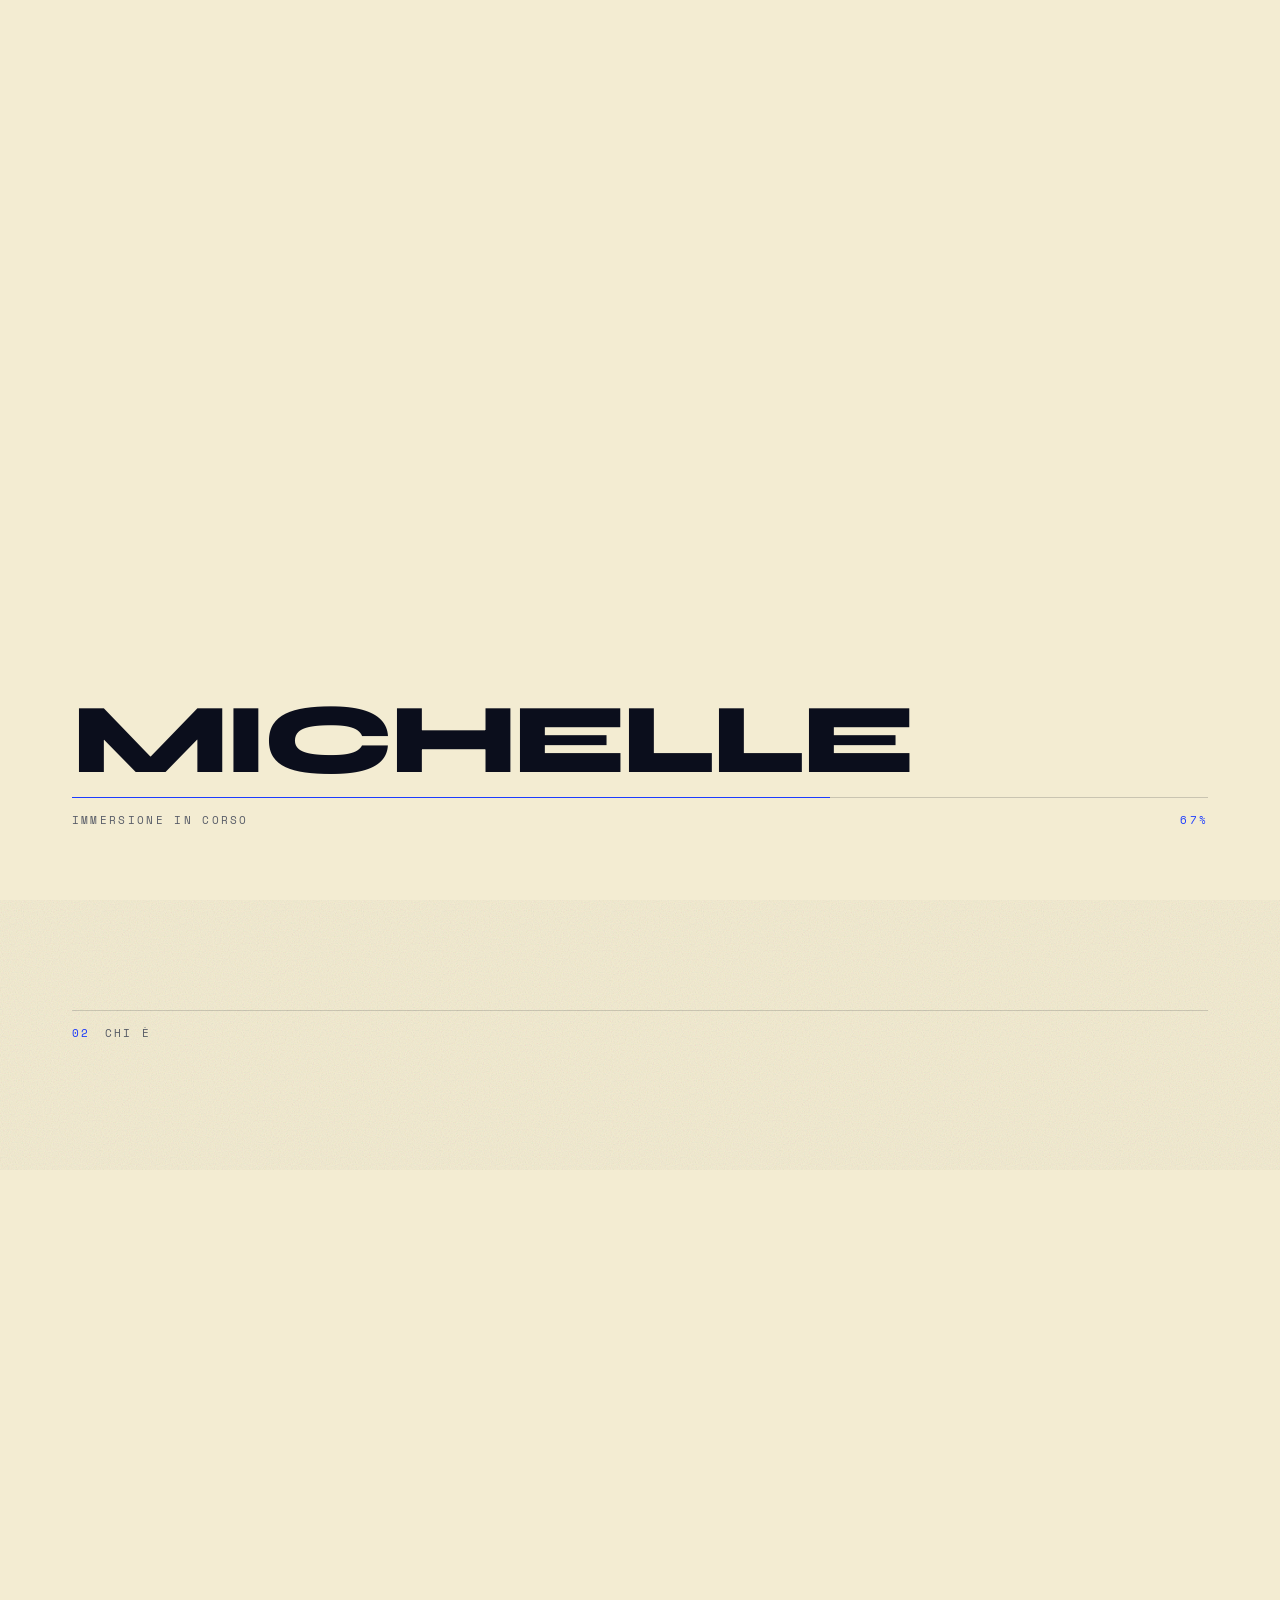
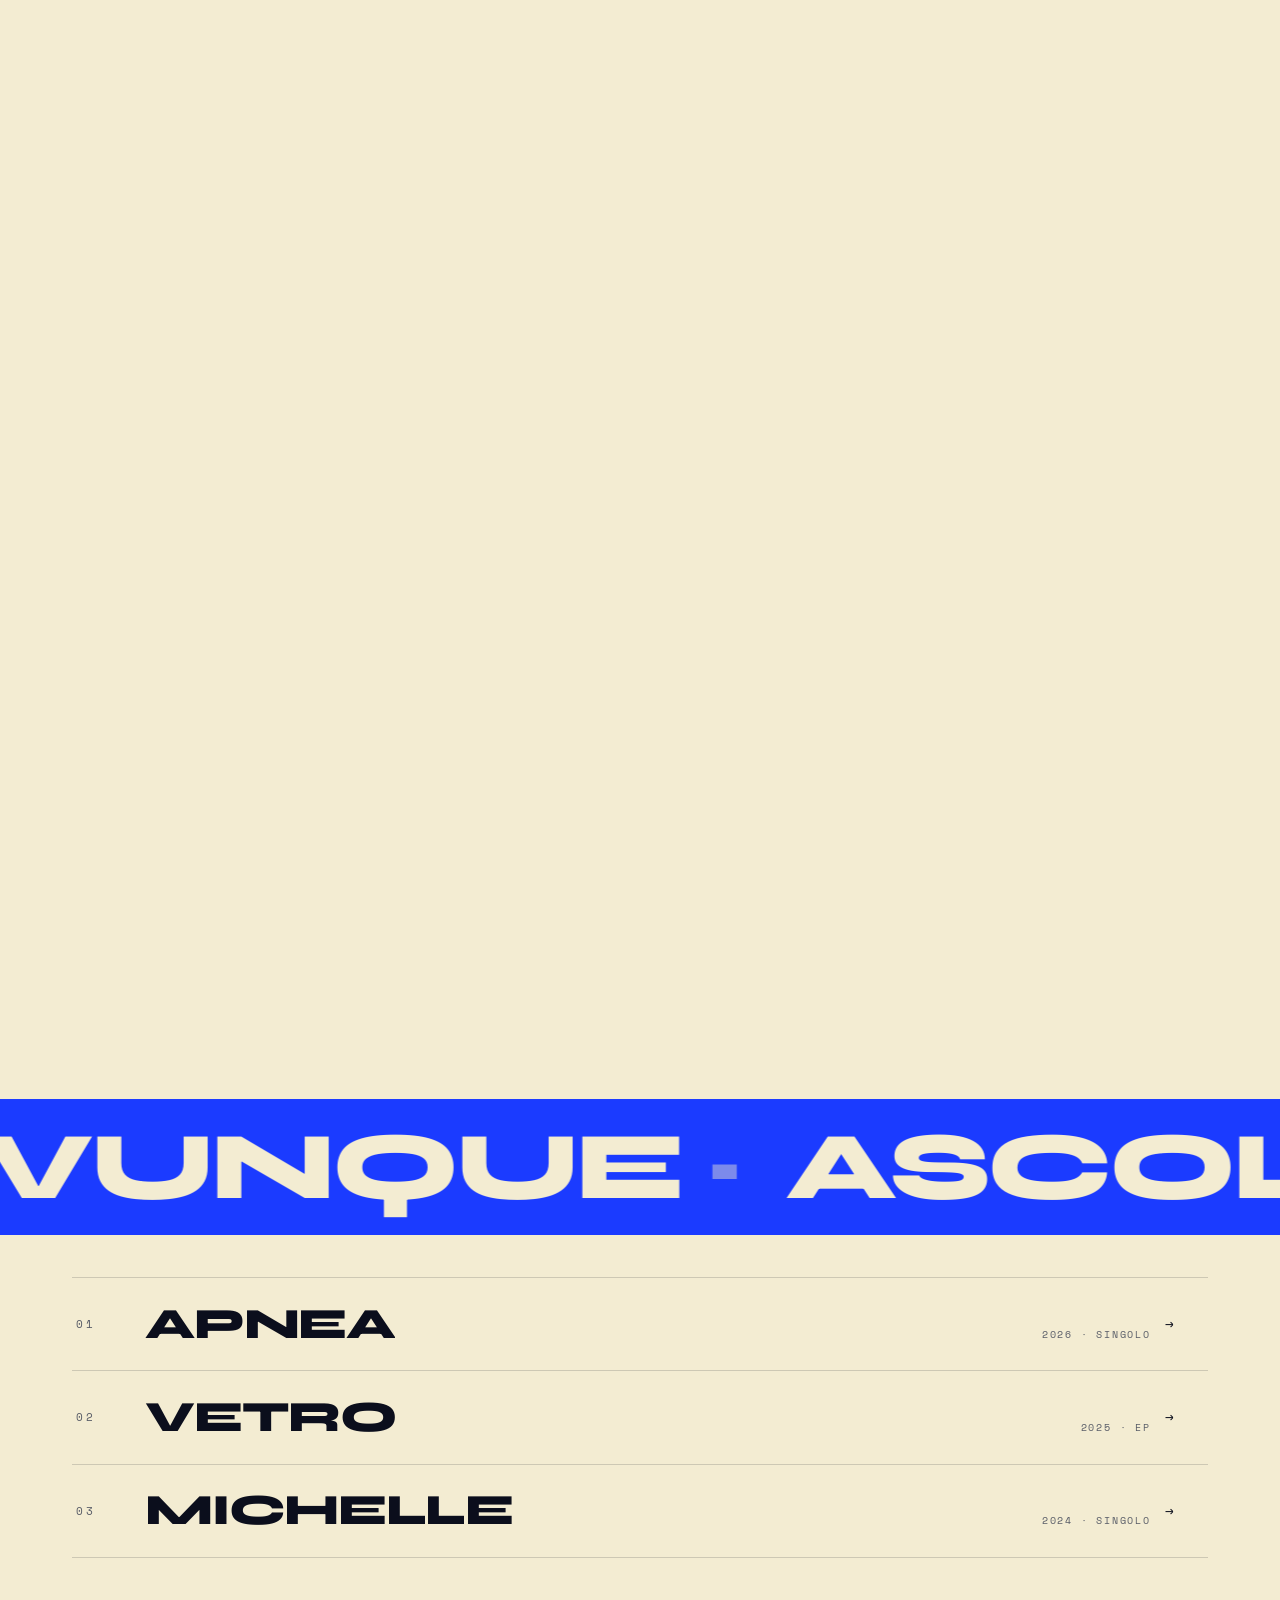
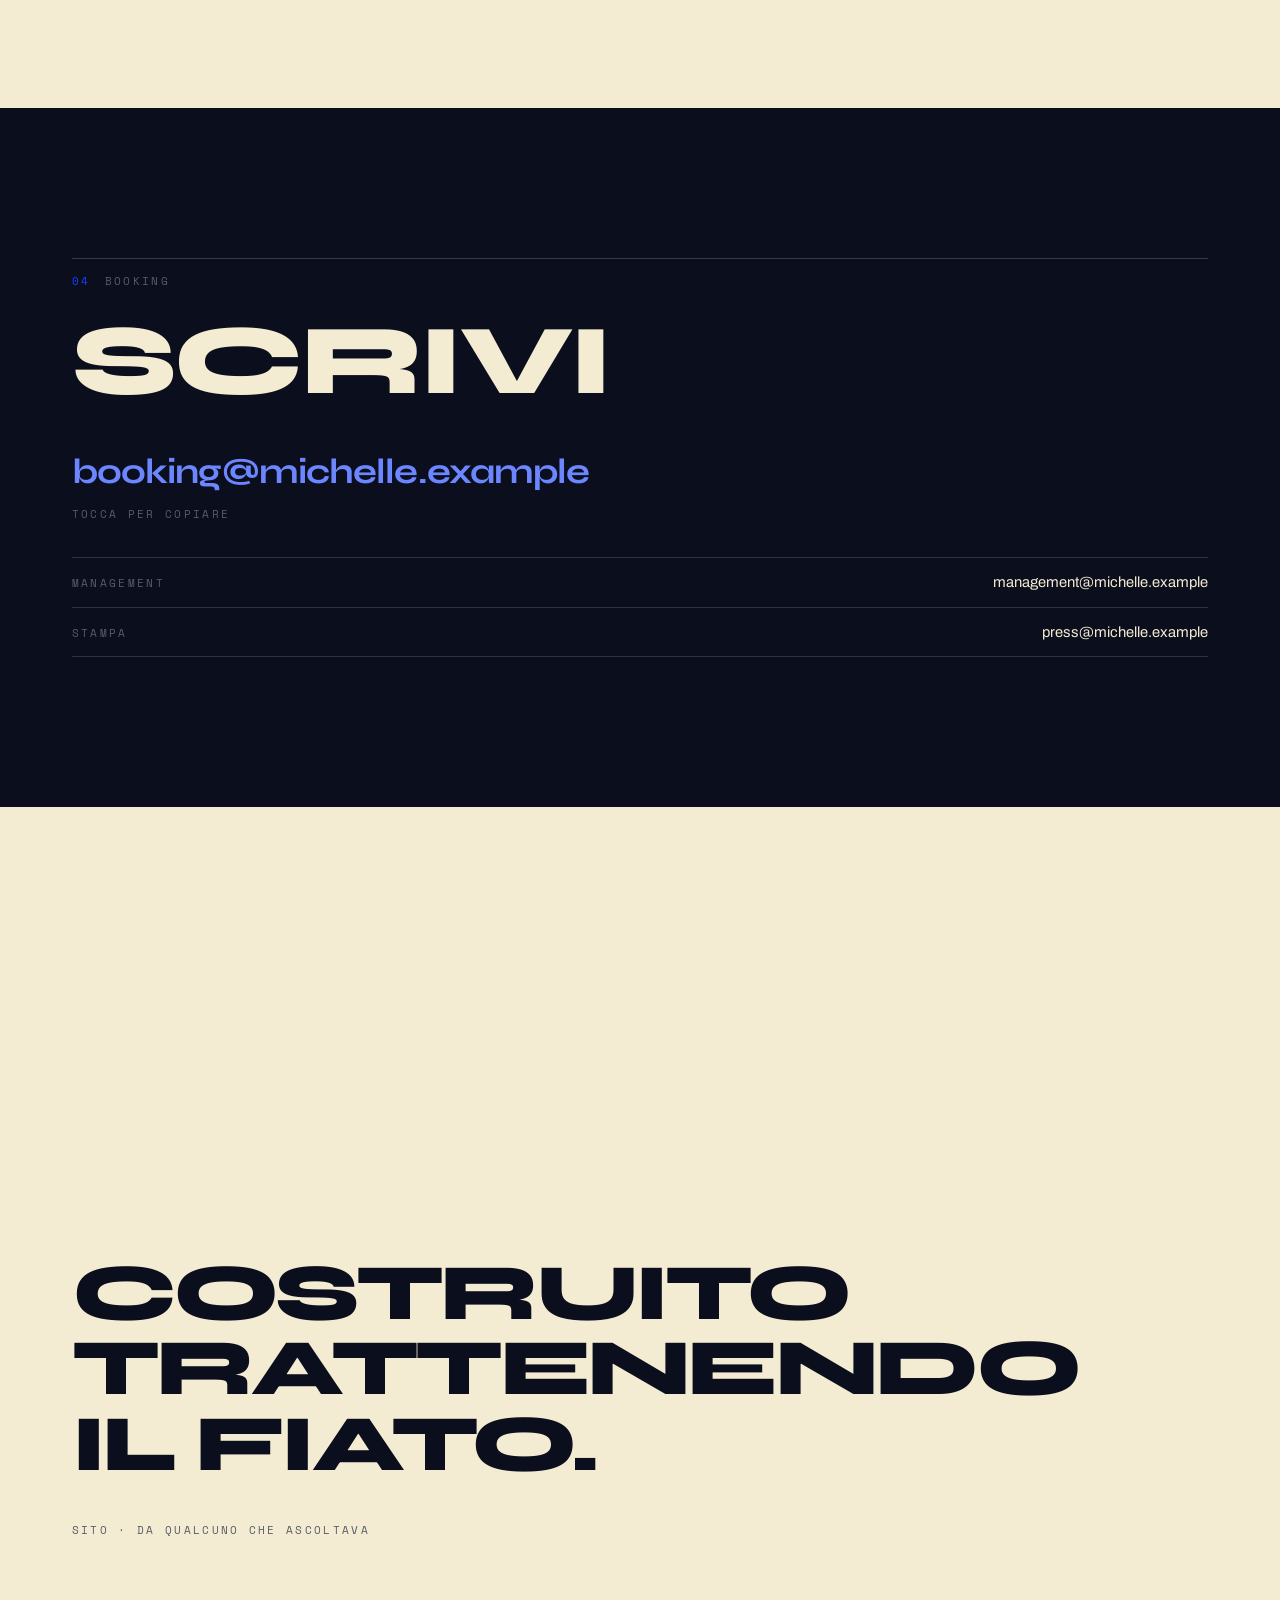
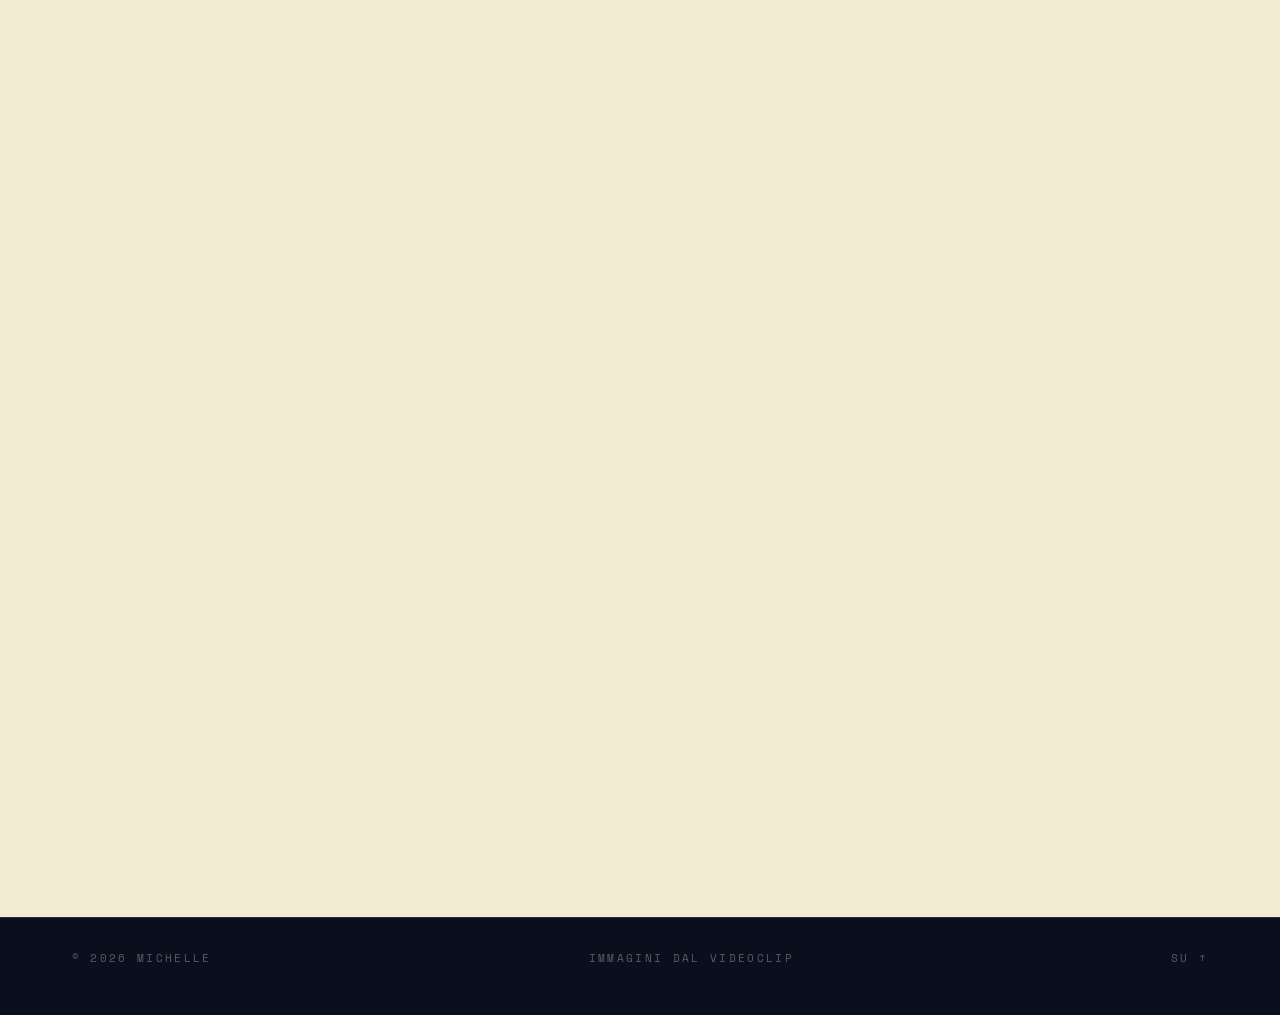
==== commit c26f574d: "Le misure diventano una lettura, e "Ascolta" una banda LE MISURE NON SONO PIU' UNA SEQUENZA, SONO UN" ====
--- a/index.html
+++ b/index.html
@@ -19,11 +19,11 @@
 <link rel="preconnect" href="https://fonts.googleapis.com">
 <link rel="preconnect" href="https://fonts.gstatic.com" crossorigin>
 <link href="https://fonts.googleapis.com/css2?family=Syne:wght@600;700;800&family=Archivo:wght@300;400;500&family=Space+Mono:wght@400;700&display=swap" rel="stylesheet">
-<link rel="preload" as="image" href="assets/media/copertina.jpg?v=72">
+<link rel="preload" as="image" href="assets/media/copertina.jpg?v=74">
 <!-- il ?v= serve: GitHub Pages tiene i file in cache dieci minuti, e chi
      ha gia' aperto il sito continuerebbe a vedere la versione vecchia.
      Si alza il numero a ogni pubblicazione. -->
-<link rel="stylesheet" href="assets/css/sito.css?v=72">
+<link rel="stylesheet" href="assets/css/sito.css?v=74">
 </head>
 <body>
 
@@ -46,7 +46,7 @@
 <!-- la lastra a raggi X delle uscite -->
 <div id="lastra" aria-hidden="true">
   <i class="scan"></i>
-  <img src="assets/media/colonna.jpg?v=72" alt="">
+  <img src="assets/media/colonna.jpg?v=74" alt="">
   <div class="c"><span class="k">lastra · 001</span><div class="h"></div></div>
 </div>
 
@@ -91,9 +91,9 @@
 <!-- ========================== 01 · COPERTINA ========================== -->
 <section id="cop">
   <div class="med">
-    <video id="vCop" poster="assets/media/copertina.jpg?v=72" muted loop playsinline autoplay preload="auto"
+    <video id="vCop" poster="assets/media/copertina.jpg?v=74" muted loop playsinline autoplay preload="auto"
            disablepictureinpicture aria-hidden="true">
-      <source src="assets/media/copertina.mp4?v=72" type="video/mp4">
+      <source src="assets/media/copertina.mp4?v=74" type="video/mp4">
     </video>
   </div>
 
@@ -130,8 +130,8 @@
        moltiplicato, lascerebbe il rettangolo del video sulla pagina. -->
   <div class="scena" aria-hidden="true">
     <video id="vChi" muted loop playsinline autoplay preload="none"
-           poster="assets/media/scena.jpg?v=72" disablepictureinpicture>
-      <source src="assets/media/scena.mp4?v=72" type="video/mp4">
+           poster="assets/media/scena.jpg?v=74" disablepictureinpicture>
+      <source src="assets/media/scena.mp4?v=74" type="video/mp4">
     </video>
   </div>
 
@@ -140,12 +140,29 @@
       <span class="mono n">02</span><span class="mono">Chi è</span>
     </div>
 
-    <!-- Il testo e' uno solo e sta qui per intero: le parole le divide il
-         copione, e ognuna prende la sua misura da una sequenza irregolare.
-         Le misure NON stanno nel markup apposta — sono una proprieta' della
-         composizione, non del contenuto: se cambi il testo, si ridistribuiscono
-         da sole. -->
-    <p class="dire" data-scrive>Un cuore puro che si mescola con la delicatezza, o con la rabbia, ai traumi d'infanzia. In fondo siamo esseri umani e quanti sbagli, sensi di colpa, ripenso quegli anni ho la pelle d'oca, col dolore del passato si diventa grandi.</p>
+    <!-- LE MISURE SONO UNA LETTURA, NON UNA SEQUENZA. Grande cio' che porta
+         il peso — cuore, rabbia, colpa, dolore, umani, grandi — piccolo cio'
+         che tiene insieme: preposizioni, articoli, ausiliari. Il blu sulle
+         cinque parole che fanno il senso della frase, non una in piu'.
+         Stanno nel markup e non nel copione perche' sono una scelta sul
+         TESTO: se cambia il testo le decide di nuovo una persona, non un
+         algoritmo. -->
+    <p class="dire" data-scrive>
+      <i class="p">Un</i> <i class="xg blu">cuore</i> <i class="g">puro</i>
+      <i class="p">che</i> <i class="p">si</i> <i class="xg blu">mescola</i>
+      <i class="p">con</i> <i class="p">la</i> <i class="g">delicatezza,</i>
+      <i class="m">o</i> <i class="p">con</i> <i class="p">la</i>
+      <i class="xg blu">rabbia,</i> <i class="p">ai</i> <i class="g">traumi</i>
+      <i class="g">d'infanzia.</i> <i class="p">In</i> <i class="m">fondo</i>
+      <i class="m">siamo</i> <i class="m">esseri</i> <i class="xg">umani</i>
+      <i class="p">e</i> <i class="m">quanti</i> <i class="g">sbagli,</i>
+      <i class="m">sensi</i> <i class="p">di</i> <i class="g blu">colpa,</i>
+      <i class="m">ripenso</i> <i class="p">quegli</i> <i class="g">anni</i>
+      <i class="p">ho</i> <i class="p">la</i> <i class="m">pelle</i>
+      <i class="g">d'oca,</i> <i class="p">col</i> <i class="xg blu">dolore</i>
+      <i class="p">del</i> <i class="g">passato</i> <i class="p">si</i>
+      <i class="m">diventa</i> <i class="xg">grandi.</i>
+    </p>
   </div>
 </section>
 
@@ -155,7 +172,18 @@
     <div class="occhiello rev">
       <span class="mono n">03</span><span class="mono">Ascolta</span>
     </div>
-    <h2 class="tit" data-adatta data-max="180"><span class="gx" data-t="Ascolta">Ascolta</span></h2>
+  </div>
+
+  <!-- LA BANDA. Scorre di lato mentre la sezione arriva: fondo blu, scritta
+       bianca. Quando ha finito la sua corsa il blu scende sotto alle uscite —
+       lo stesso blu che accende la riga al centro — e la banda resta, ma nel
+       colore della carta: ha gia' detto quello che doveva dire. -->
+  <div class="banda" id="banda" aria-hidden="true">
+    <div class="scorre"><span>Ascolta ovunque</span><span>Ascolta ovunque</span><span>Ascolta ovunque</span><span>Ascolta ovunque</span></div>
+  </div>
+  <h2 class="sr">Ascolta</h2>
+
+  <div class="wrap">
 
     <div class="uscite" id="uscite"></div>
   </div>
@@ -207,7 +235,7 @@
   </div>
 </footer>
 
-<script src="assets/js/blob-mask.js?v=72"></script>
-<script src="assets/js/sito.js?v=72"></script>
+<script src="assets/js/blob-mask.js?v=74"></script>
+<script src="assets/js/sito.js?v=74"></script>
 </body>
 </html>
--- a/assets/css/sito.css
+++ b/assets/css/sito.css
@@ -329,6 +329,27 @@
 @keyframes ago{0%{transform:translateY(-100%)}60%,100%{transform:translateY(100%)}}
 #cop .hud{position:absolute;left:var(--gut);top:24vh;writing-mode:vertical-rl}
 
+/* --- 10b la banda ---------------------------------------------------------
+   Scorre di lato mentre la sezione arriva. Finita la corsa il blu scende
+   sotto alle uscite e la banda resta nel colore della carta: ha gia' detto
+   quello che doveva dire, e continuare a gridarlo in blu sarebbe rumore.
+   `overflow:hidden` sulla banda, non sulla sezione: la corsa deve sparire
+   ai lati, il resto no. */
+.banda{
+  position:relative;overflow:hidden;
+  padding-block:clamp(10px,2.4vw,20px);margin-block:clamp(14px,3vw,26px);
+  background:var(--acc);color:var(--osso);
+  transition:background-color .8s var(--e),color .8s var(--e);
+}
+.banda.spenta{background:transparent;color:var(--testo)}
+.banda .scorre{
+  display:flex;gap:.5em;width:max-content;will-change:transform;
+  font-family:var(--disp);font-weight:800;text-transform:uppercase;
+  font-size:clamp(2.2rem,12vw,6rem);line-height:1;letter-spacing:-.04em;
+}
+.banda .scorre span{white-space:nowrap}
+.banda .scorre span::after{content:' ·';opacity:.45}
+
 /* --- 10 ascolta ---------------------------------------------------------- */
 .uscite{margin-top:clamp(20px,5vw,42px);border-top:1px solid var(--linea)}
 .uscita{
@@ -421,37 +442,49 @@
    solo la figura. Niente z-index ne' qui ne' sul testo: sono tutti e due
    posizionati e senza z-index, quindi decide l'ordine del DOM — e la
    maschera a gocce continua a invertire tutto quanto. */
-/* LA FUSIONE VA QUI, SUL CONTENITORE, E NON SUL VIDEO.
-   `position:sticky` crea di suo un contesto di impilamento: un `multiply`
-   sul video dentro a questo contenitore si fonde con il contenitore — cioe'
-   con niente — e il fondo bianco del girato resta bianco, con il rettangolo
-   del video ben visibile sulla carta. Messo qui, invece, e' tutto il gruppo
-   a fondersi con la pagina, che e' quello che serve.
-   Stessa ragione per cui l'opacita' sta sul video: qui creerebbe un secondo
-   contesto e riporterebbe il problema da capo. */
+/* LA SCENA sta a destra e non si fonde con la carta: e' un'immagine
+   appoggiata sopra, non una stampa. Quello che le toglie il bordo di
+   rettangolo e' la maschera: il lato sinistro e i due orizzontali sfumano,
+   cosi' il bianco del girato finisce nella carta senza una riga netta — ed e'
+   anche il lato da cui arrivano le parole. */
 #chi .scena{
   position:sticky;top:0;height:100svh;margin-bottom:-100svh;
   display:flex;align-items:center;justify-content:flex-end;
-  pointer-events:none;mix-blend-mode:multiply;
+  pointer-events:none;
 }
 #chi .scena video{
-  height:58svh;width:auto;max-width:none;
-  margin-right:calc(var(--gut) * -0.6);
+  height:52svh;width:auto;max-width:none;
+  margin-right:calc(var(--gut) * -0.5);
   opacity:0;transition:opacity 1s var(--e);
-}
-@media(min-width:760px){ #chi .scena video{height:76svh} }
+  -webkit-mask-image:linear-gradient(90deg,transparent 0,#000 34%),
+                     linear-gradient(0deg,transparent 0,#000 12%,#000 88%,transparent 100%);
+  mask-image:linear-gradient(90deg,transparent 0,#000 34%),
+             linear-gradient(0deg,transparent 0,#000 12%,#000 88%,transparent 100%);
+  -webkit-mask-composite:source-in;mask-composite:intersect;
+}
+@media(min-width:760px){ #chi .scena video{height:74svh} }
 #chi .in{position:relative}
 
 /* LE PAROLE. La colonna sta a sinistra, dove la scena e' vuota: sopra la
    figura il testo nero sparirebbe. Le misure le decide il copione, una per
    parola, da una sequenza irregolare — anche fra parole vicine. */
+/* La colonna e' larga perche' le parole che contano sono anche le piu'
+   lunghe: con una colonna stretta «delicatezza» e «d'infanzia» sarebbero
+   costrette a rimpicciolirsi, cioe' a contare meno. Il lato destro lo
+   protegge la sfumatura della scena, non il vuoto. */
 #chi .dire{
   font-family:var(--disp);font-weight:800;text-transform:uppercase;
-  font-size:clamp(1.3rem,6.4vw,2.6rem);
+  font-size:clamp(1.15rem,5.4vw,2.2rem);
   line-height:.92;letter-spacing:-.045em;margin:.5em 0 0;
-  max-width:60%;
-}
-@media(min-width:760px){ #chi .dire{max-width:52%} }
+  max-width:82%;
+}
+@media(min-width:760px){ #chi .dire{max-width:62%} }
+/* le misure: una lettura del testo, non una sequenza */
+#chi .dire .p{font-size:.62em}
+#chi .dire .m{font-size:1.15em}
+#chi .dire .g{font-size:1.85em}
+#chi .dire .xg{font-size:2.75em}
+#chi .dire .blu{color:var(--acc)}
 /* una parola per <i>: il taglio passa DENTRO la lettera, quindi si legge
    «scritto» e non «digitato» */
 #chi .dire i{display:inline-block;font-style:normal;line-height:.92;
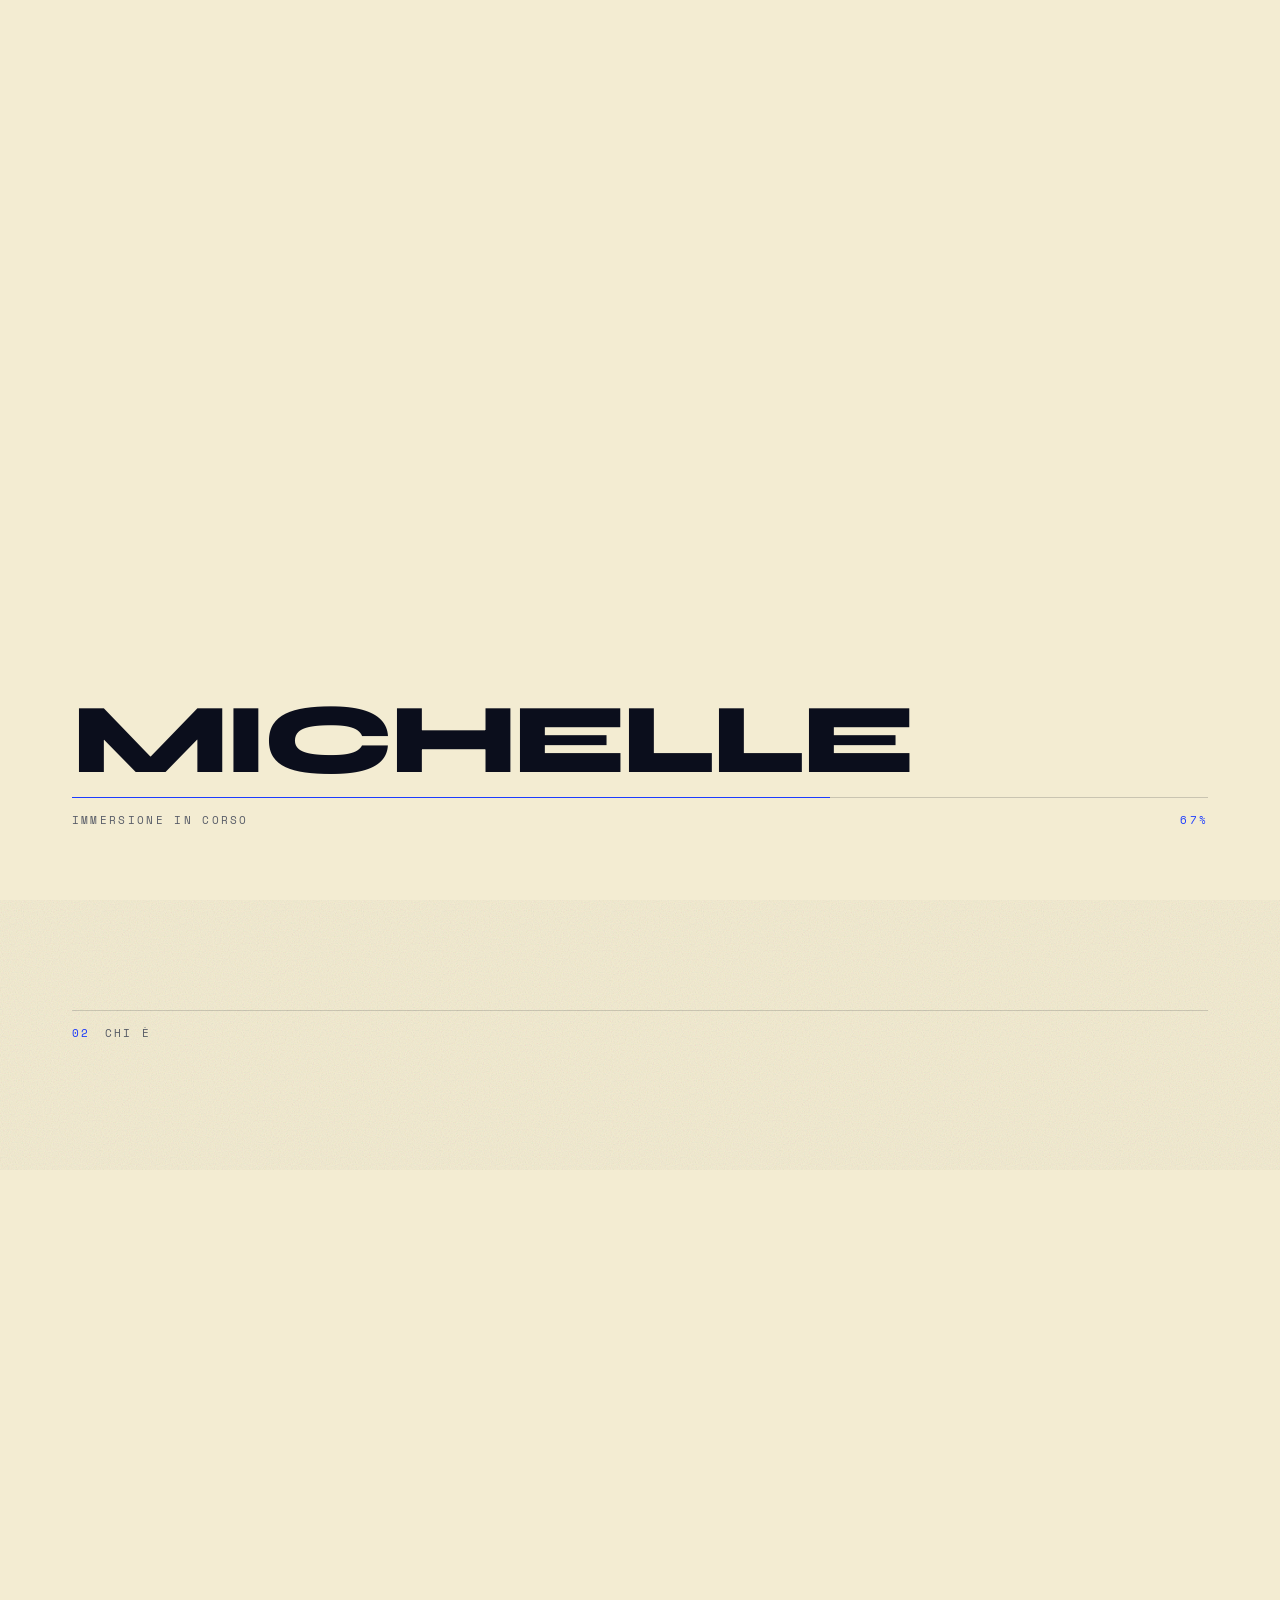
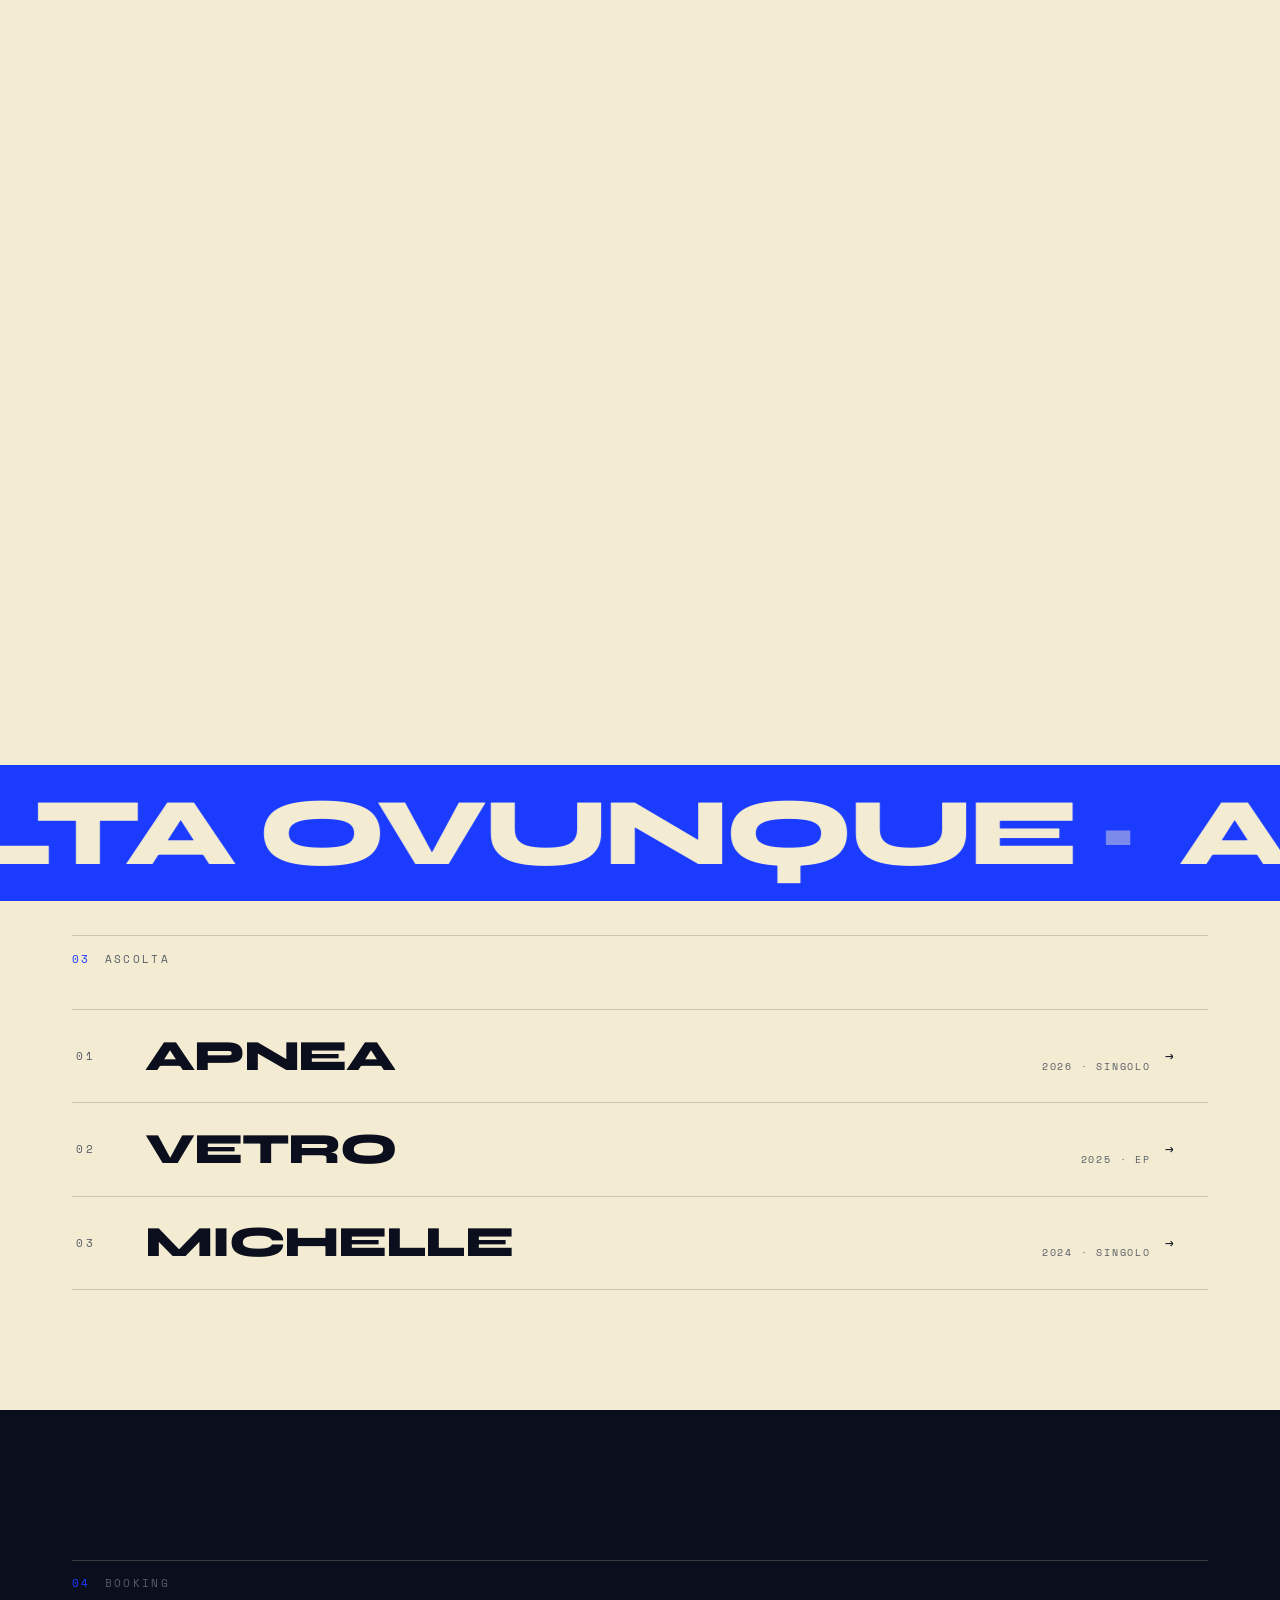
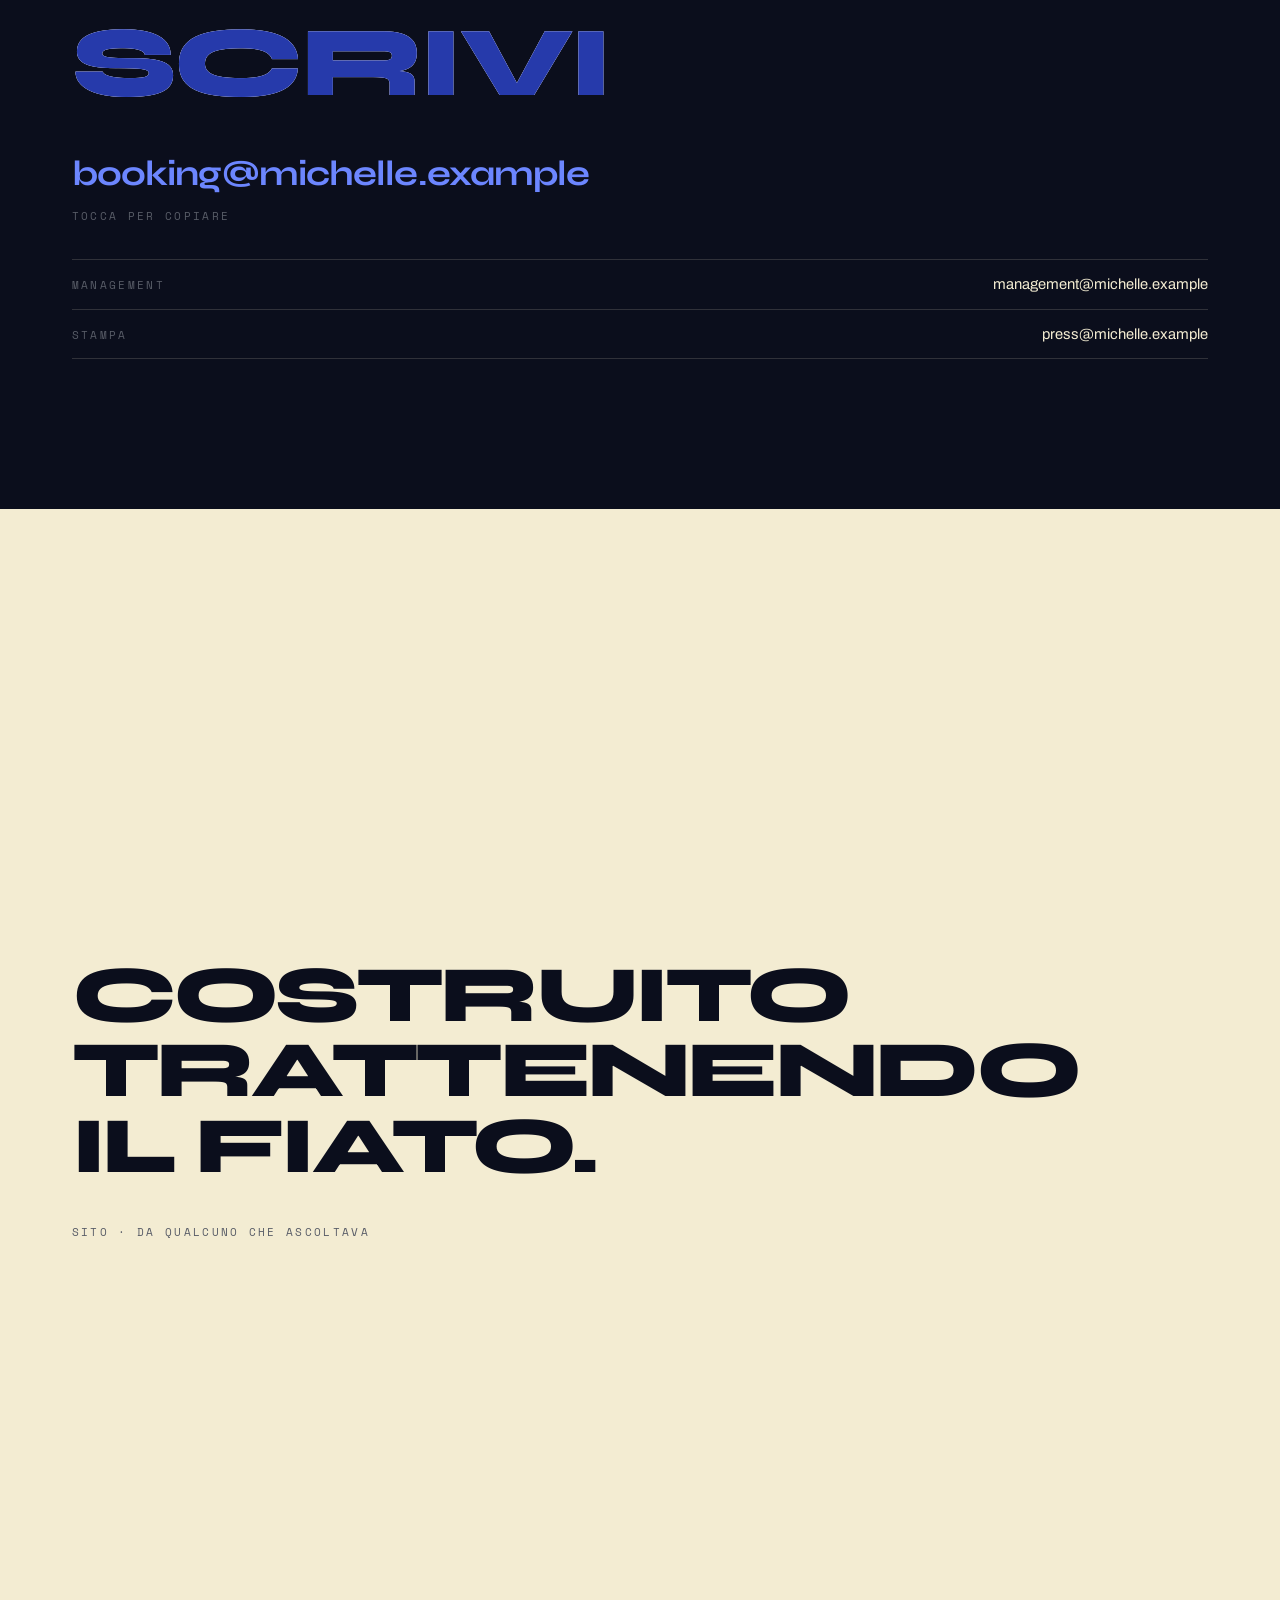
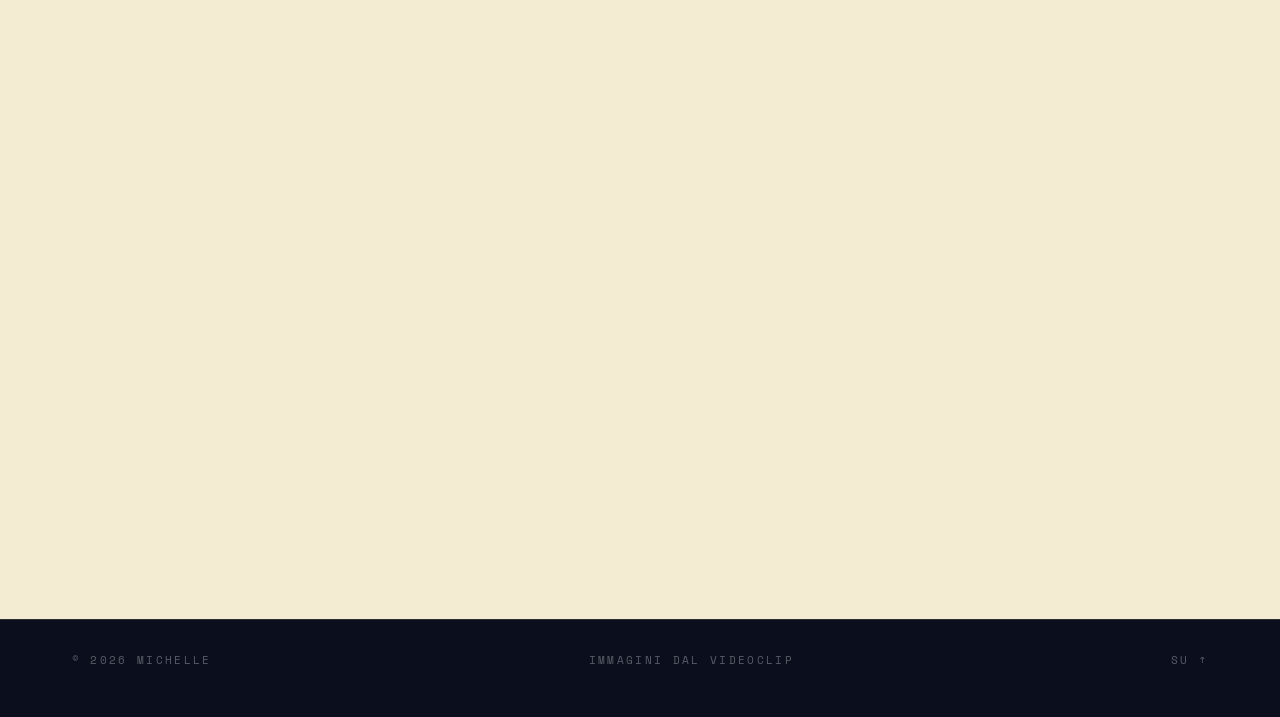
==== commit 04d4a378: "La scena senza effetti, fusa gia' nel file LA FUSIONE SI FA NEL FILE, NON A SCHERMO. La scena non ha" ====
--- a/index.html
+++ b/index.html
@@ -19,11 +19,11 @@
 <link rel="preconnect" href="https://fonts.googleapis.com">
 <link rel="preconnect" href="https://fonts.gstatic.com" crossorigin>
 <link href="https://fonts.googleapis.com/css2?family=Syne:wght@600;700;800&family=Archivo:wght@300;400;500&family=Space+Mono:wght@400;700&display=swap" rel="stylesheet">
-<link rel="preload" as="image" href="assets/media/copertina.jpg?v=74">
+<link rel="preload" as="image" href="assets/media/copertina.jpg?v=76">
 <!-- il ?v= serve: GitHub Pages tiene i file in cache dieci minuti, e chi
      ha gia' aperto il sito continuerebbe a vedere la versione vecchia.
      Si alza il numero a ogni pubblicazione. -->
-<link rel="stylesheet" href="assets/css/sito.css?v=74">
+<link rel="stylesheet" href="assets/css/sito.css?v=76">
 </head>
 <body>
 
@@ -46,7 +46,7 @@
 <!-- la lastra a raggi X delle uscite -->
 <div id="lastra" aria-hidden="true">
   <i class="scan"></i>
-  <img src="assets/media/colonna.jpg?v=74" alt="">
+  <img src="assets/media/colonna.jpg?v=76" alt="">
   <div class="c"><span class="k">lastra · 001</span><div class="h"></div></div>
 </div>
 
@@ -91,9 +91,9 @@
 <!-- ========================== 01 · COPERTINA ========================== -->
 <section id="cop">
   <div class="med">
-    <video id="vCop" poster="assets/media/copertina.jpg?v=74" muted loop playsinline autoplay preload="auto"
+    <video id="vCop" poster="assets/media/copertina.jpg?v=76" muted loop playsinline autoplay preload="auto"
            disablepictureinpicture aria-hidden="true">
-      <source src="assets/media/copertina.mp4?v=74" type="video/mp4">
+      <source src="assets/media/copertina.mp4?v=76" type="video/mp4">
     </video>
   </div>
 
@@ -130,8 +130,8 @@
        moltiplicato, lascerebbe il rettangolo del video sulla pagina. -->
   <div class="scena" aria-hidden="true">
     <video id="vChi" muted loop playsinline autoplay preload="none"
-           poster="assets/media/scena.jpg?v=74" disablepictureinpicture>
-      <source src="assets/media/scena.mp4?v=74" type="video/mp4">
+           poster="assets/media/scena.jpg?v=76" disablepictureinpicture>
+      <source src="assets/media/scena.mp4?v=76" type="video/mp4">
     </video>
   </div>
 
@@ -167,13 +167,7 @@
 </section>
 
 <!-- ========================== 03 · ASCOLTA ========================== -->
-<section id="ascolta" class="sez">
-  <div class="wrap">
-    <div class="occhiello rev">
-      <span class="mono n">03</span><span class="mono">Ascolta</span>
-    </div>
-  </div>
-
+<section id="ascolta">
   <!-- LA BANDA. Scorre di lato mentre la sezione arriva: fondo blu, scritta
        bianca. Quando ha finito la sua corsa il blu scende sotto alle uscite —
        lo stesso blu che accende la riga al centro — e la banda resta, ma nel
@@ -184,6 +178,9 @@
   <h2 class="sr">Ascolta</h2>
 
   <div class="wrap">
+    <div class="occhiello rev">
+      <span class="mono n">03</span><span class="mono">Ascolta</span>
+    </div>
 
     <div class="uscite" id="uscite"></div>
   </div>
@@ -235,7 +232,7 @@
   </div>
 </footer>
 
-<script src="assets/js/blob-mask.js?v=74"></script>
-<script src="assets/js/sito.js?v=74"></script>
+<script src="assets/js/blob-mask.js?v=76"></script>
+<script src="assets/js/sito.js?v=76"></script>
 </body>
 </html>
--- a/assets/css/sito.css
+++ b/assets/css/sito.css
@@ -329,6 +329,9 @@
 @keyframes ago{0%{transform:translateY(-100%)}60%,100%{transform:translateY(100%)}}
 #cop .hud{position:absolute;left:var(--gut);top:24vh;writing-mode:vertical-rl}
 
+#ascolta{position:relative;padding-bottom:clamp(60px,13vw,120px)}
+#ascolta .occhiello{margin-top:clamp(18px,4vw,34px)}
+
 /* --- 10b la banda ---------------------------------------------------------
    Scorre di lato mentre la sezione arriva. Finita la corsa il blu scende
    sotto alle uscite e la banda resta nel colore della carta: ha gia' detto
@@ -337,7 +340,7 @@
    ai lati, il resto no. */
 .banda{
   position:relative;overflow:hidden;
-  padding-block:clamp(10px,2.4vw,20px);margin-block:clamp(14px,3vw,26px);
+  padding-block:clamp(10px,2.4vw,20px);margin-block:0 clamp(14px,3vw,26px);
   background:var(--acc);color:var(--osso);
   transition:background-color .8s var(--e),color .8s var(--e);
 }
@@ -434,7 +437,9 @@
    "c'e'" si vede davvero. */
 /* LA SEZIONE SCORRE COME TUTTO IL RESTO. Le parole si scrivono quando
    arrivano al loro posto sullo schermo: scendere E' scrivere. */
-#chi{position:relative;overflow:hidden;padding-block:clamp(50px,11vw,110px) clamp(80px,18vw,160px)}
+/* Sotto non c'e' vuoto: la banda di "Ascolta" attacca subito dopo l'ultima
+   parola. Il respiro ce l'ha gia' il testo, che finisce a mezza colonna. */
+#chi{position:relative;overflow:hidden;padding-block:clamp(50px,11vw,110px) clamp(16px,3.5vw,34px)}
 
 /* LA SCENA. `sticky` con il margine negativo che la toglie dal flusso: sta
    ferma mentre le parole le scorrono davanti, senza occupare altezza.
@@ -442,11 +447,12 @@
    solo la figura. Niente z-index ne' qui ne' sul testo: sono tutti e due
    posizionati e senza z-index, quindi decide l'ordine del DOM — e la
    maschera a gocce continua a invertire tutto quanto. */
-/* LA SCENA sta a destra e non si fonde con la carta: e' un'immagine
-   appoggiata sopra, non una stampa. Quello che le toglie il bordo di
-   rettangolo e' la maschera: il lato sinistro e i due orizzontali sfumano,
-   cosi' il bianco del girato finisce nella carta senza una riga netta — ed e'
-   anche il lato da cui arrivano le parole. */
+/* LA SCENA NON HA NESSUN EFFETTO ADDOSSO: niente fusione, niente maschera,
+   niente opacita' sul contorno. Sembra fusa nella pagina perche' il suo
+   fondo E' il colore della pagina — la fusione e' gradata dentro al file
+   (`strumenti/media.sh`), non calcolata dal browser.
+   Vale la pena saperlo prima di cambiare `--osso`: il colore della carta sta
+   scritto in due posti, qui e nella gradazione della scena. */
 #chi .scena{
   position:sticky;top:0;height:100svh;margin-bottom:-100svh;
   display:flex;align-items:center;justify-content:flex-end;
@@ -456,11 +462,6 @@
   height:52svh;width:auto;max-width:none;
   margin-right:calc(var(--gut) * -0.5);
   opacity:0;transition:opacity 1s var(--e);
-  -webkit-mask-image:linear-gradient(90deg,transparent 0,#000 34%),
-                     linear-gradient(0deg,transparent 0,#000 12%,#000 88%,transparent 100%);
-  mask-image:linear-gradient(90deg,transparent 0,#000 34%),
-             linear-gradient(0deg,transparent 0,#000 12%,#000 88%,transparent 100%);
-  -webkit-mask-composite:source-in;mask-composite:intersect;
 }
 @media(min-width:760px){ #chi .scena video{height:74svh} }
 #chi .in{position:relative}
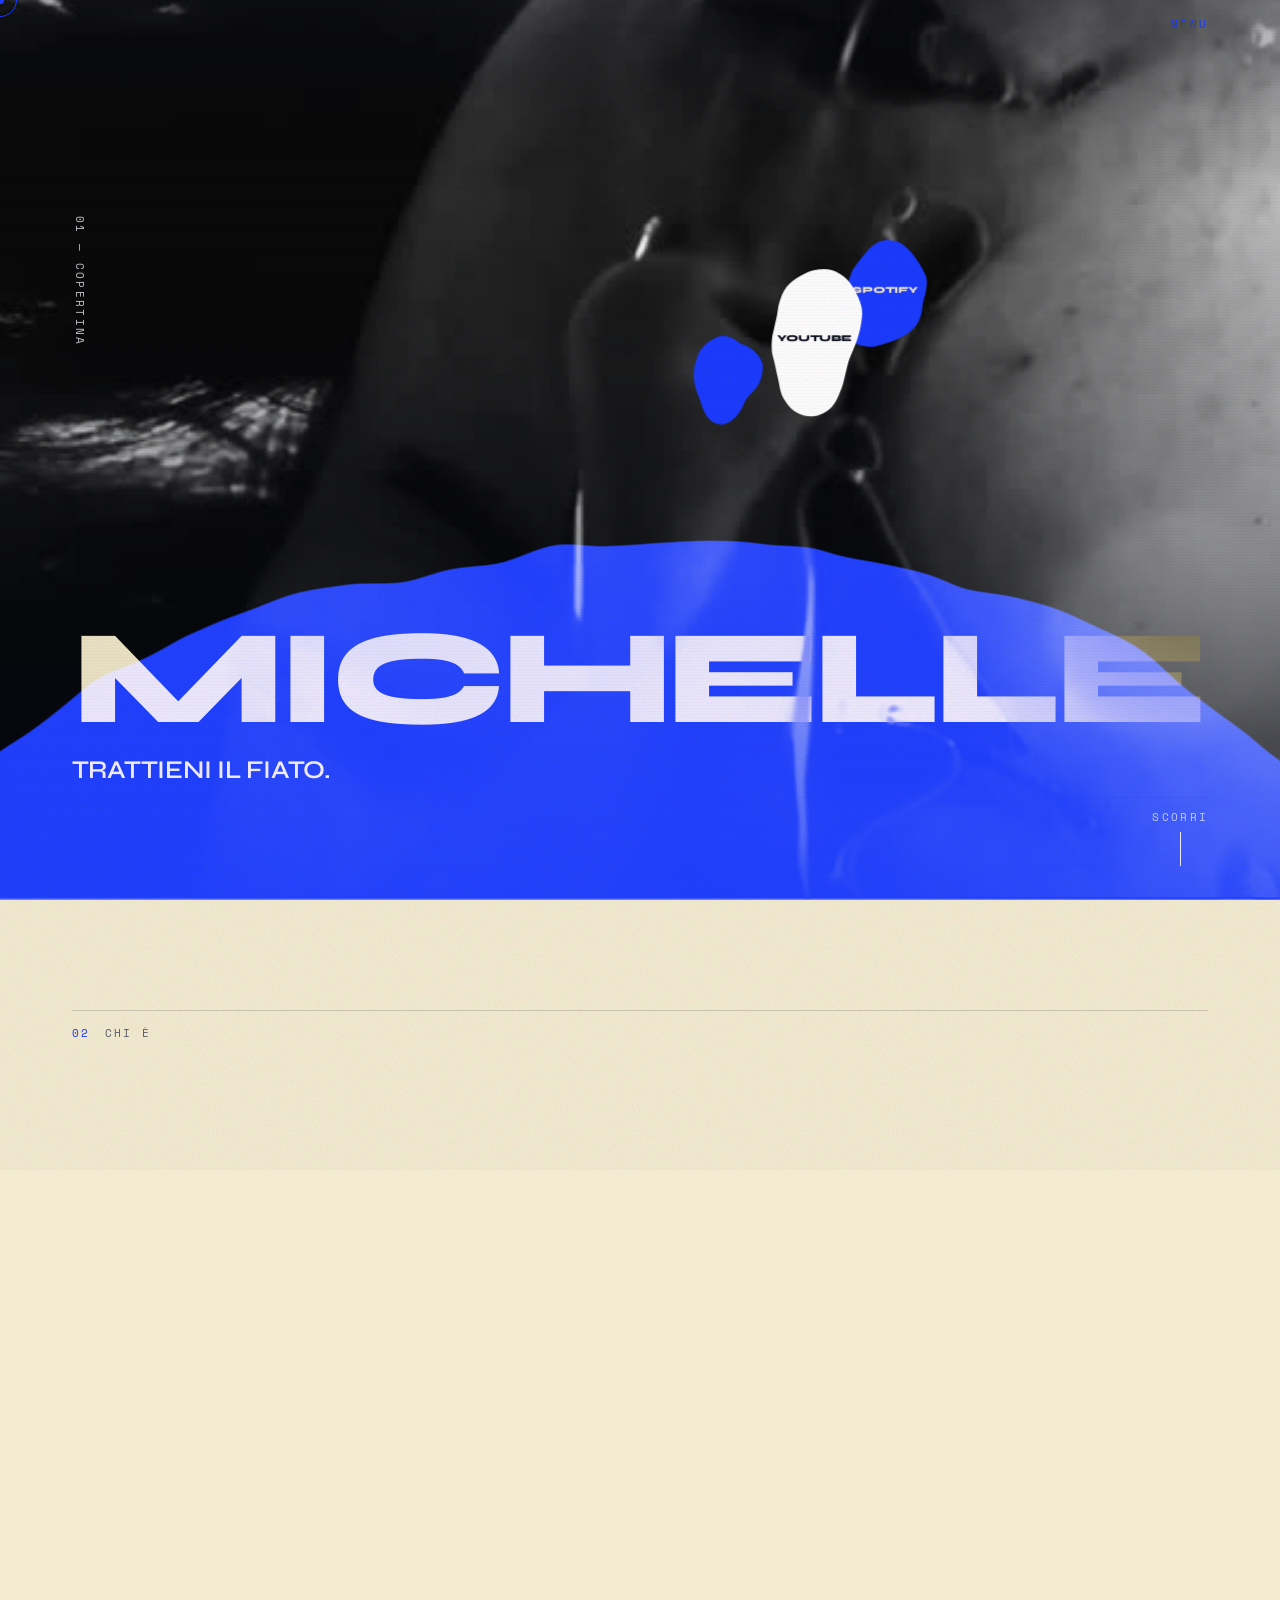
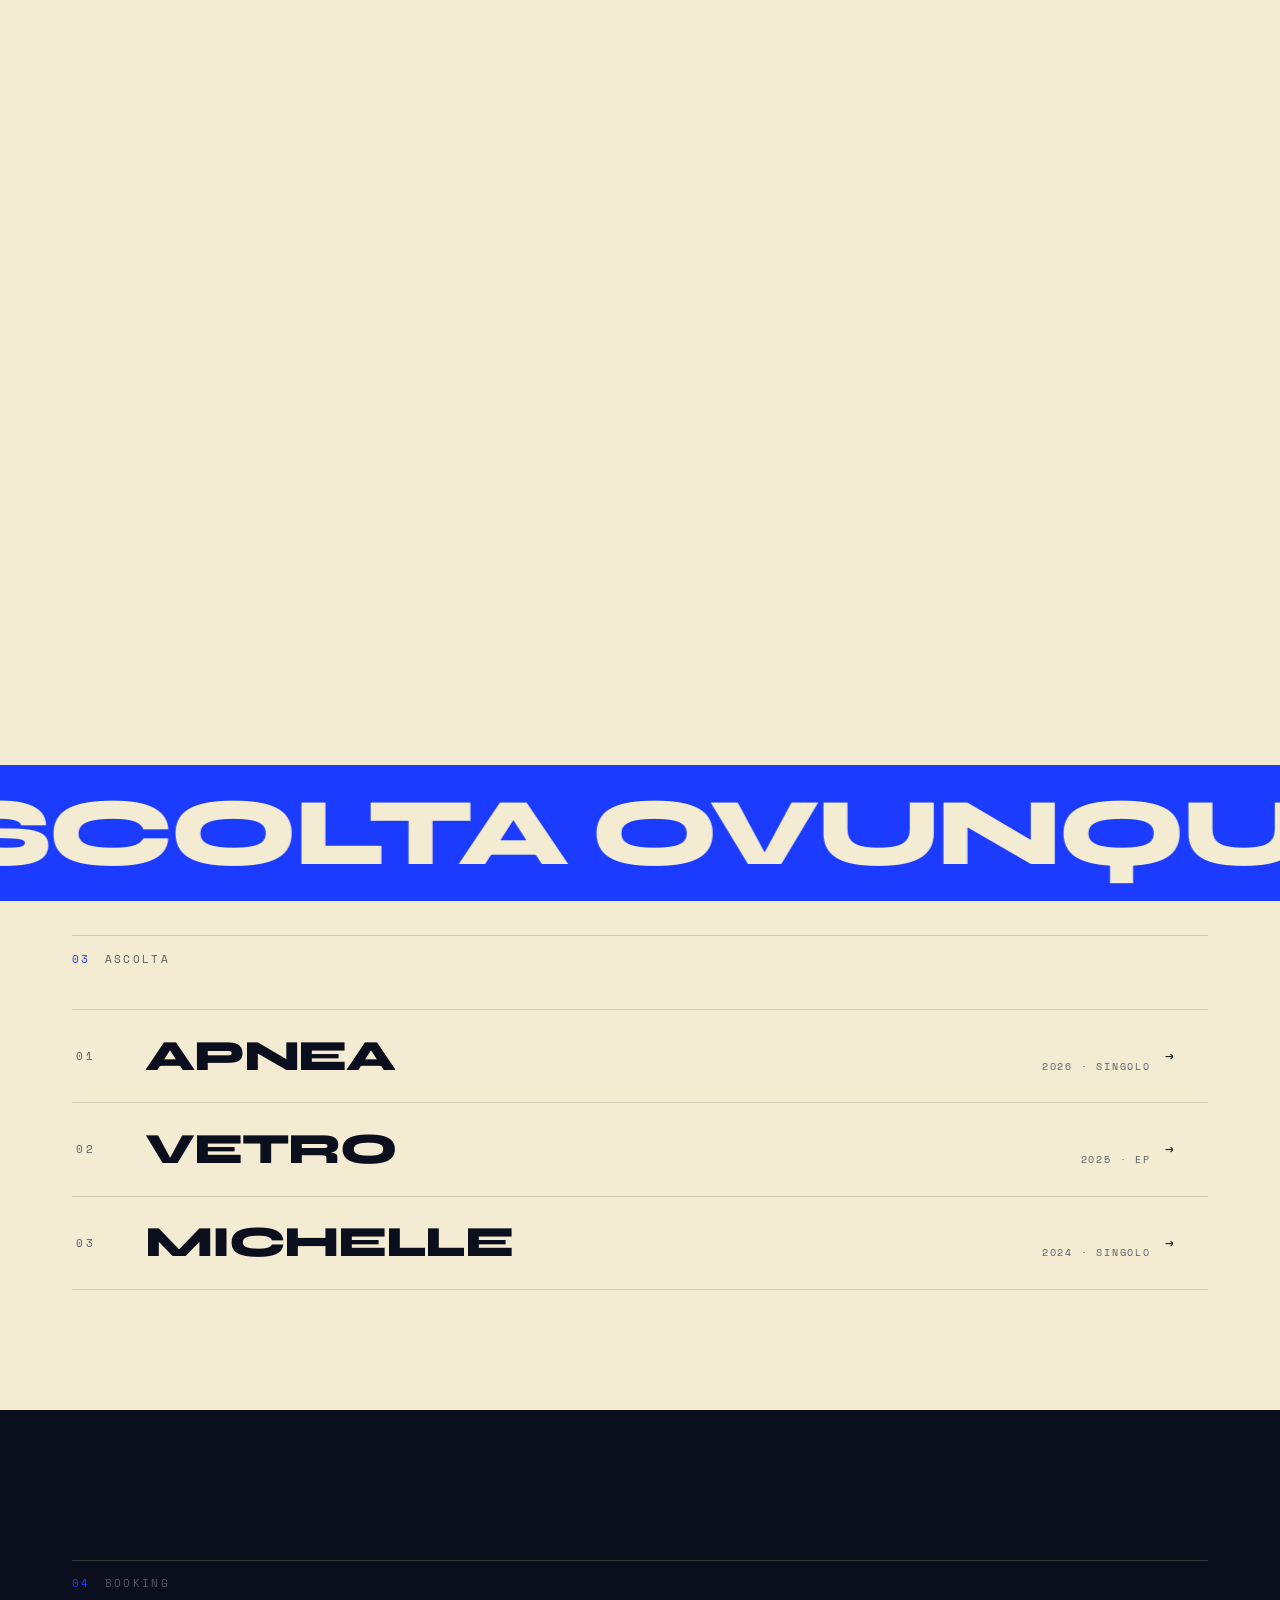
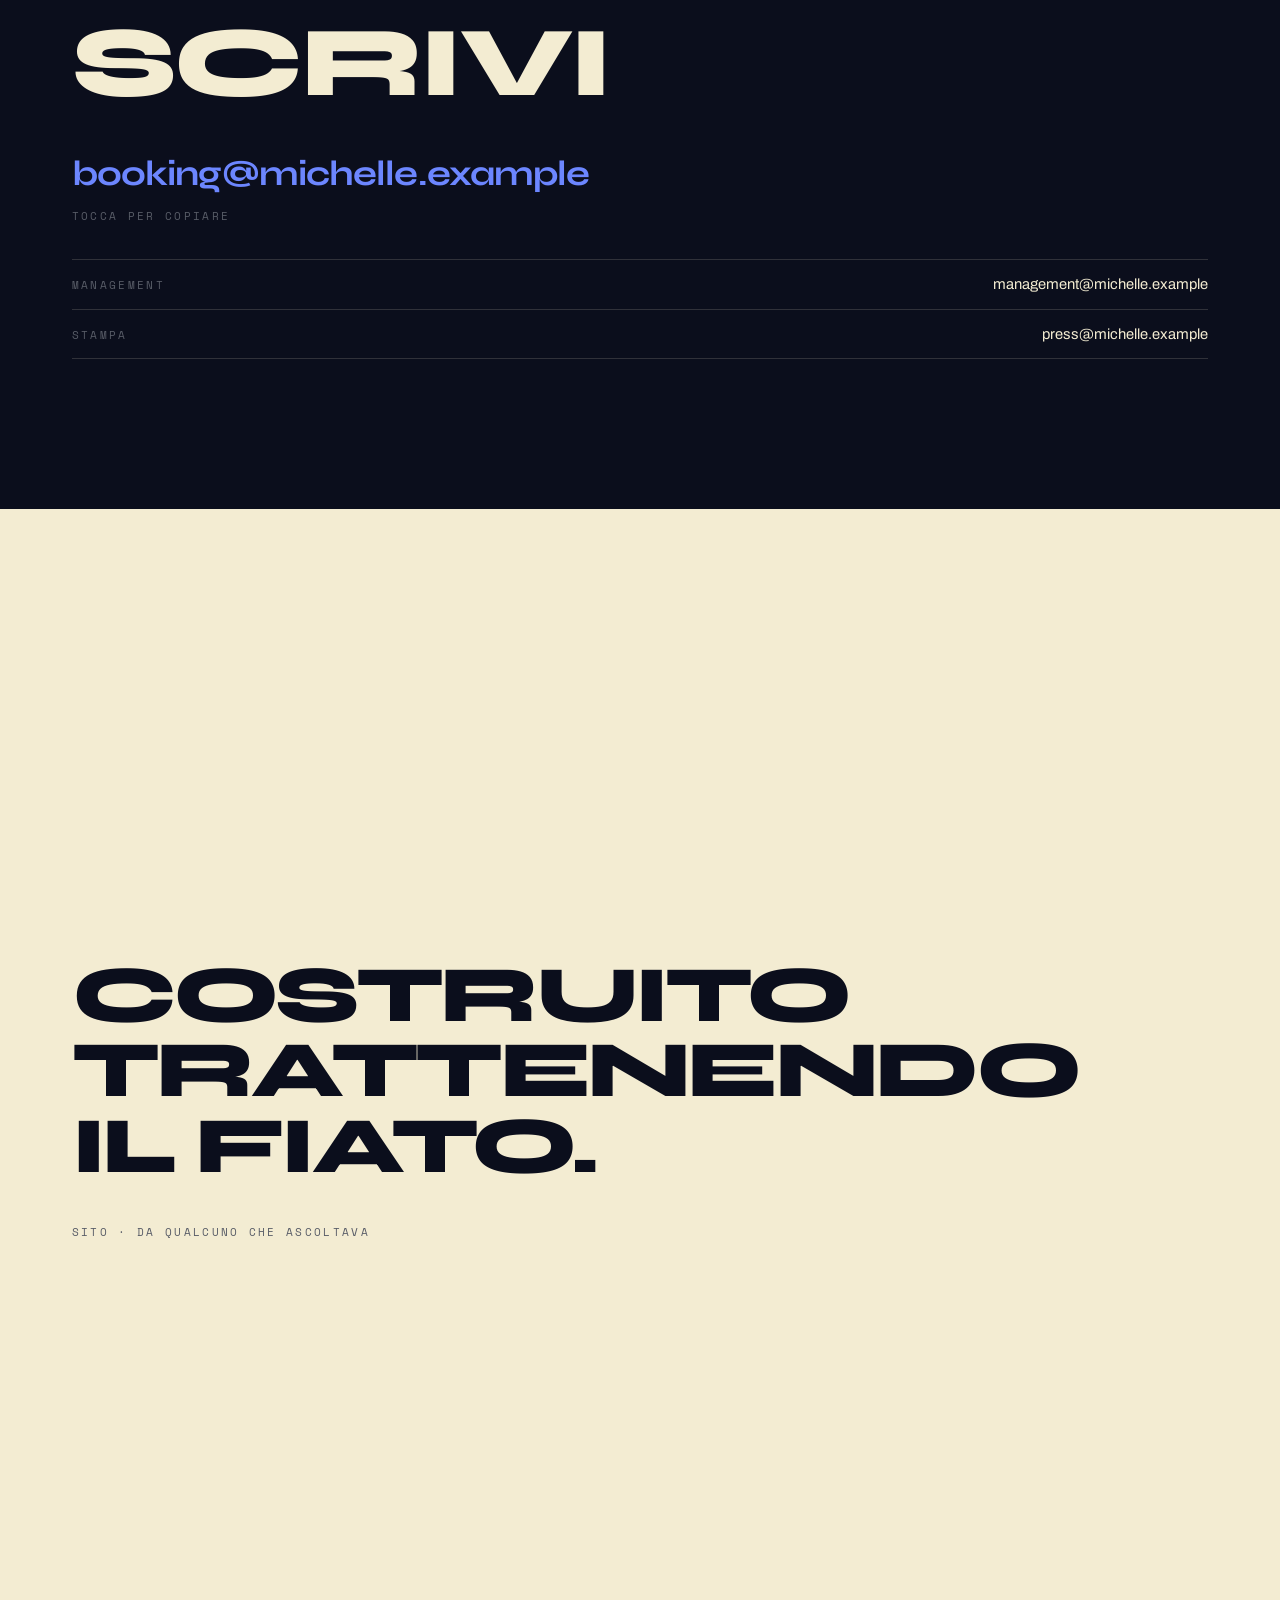
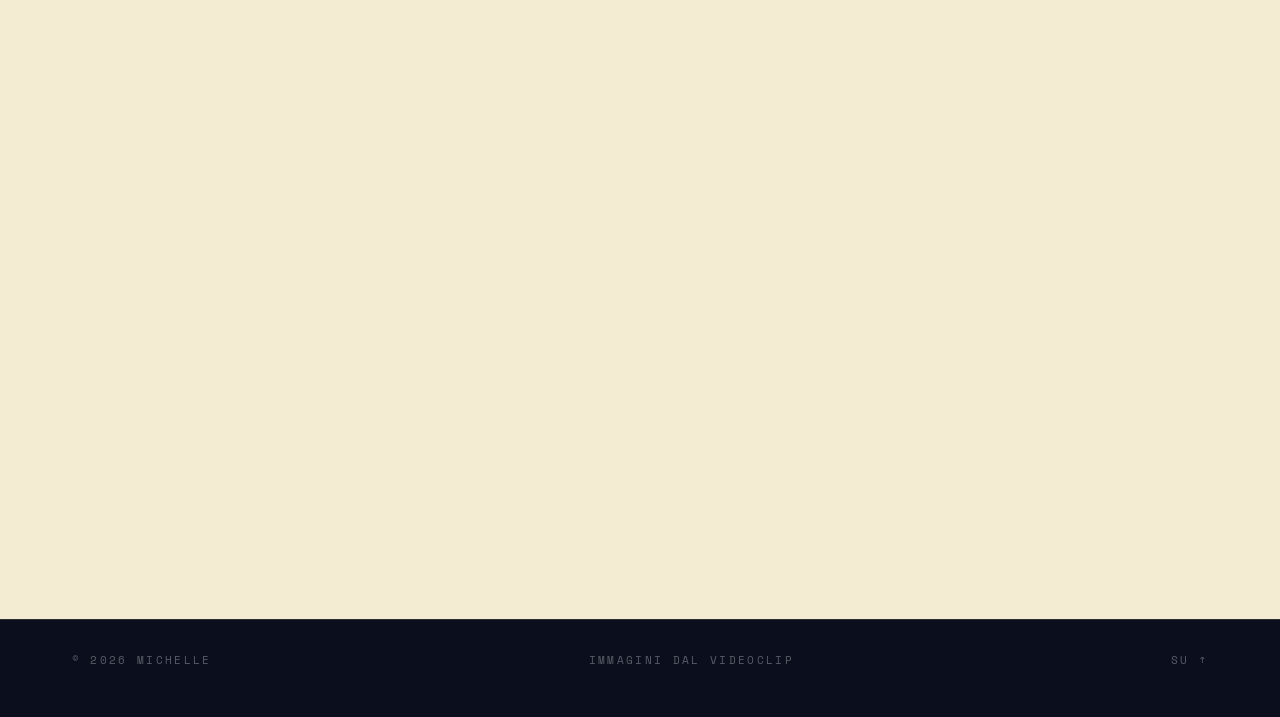
==== commit 2519da46: "Rimessi i canvas della maschera: li avevo cancellati io Non e' che la massa fosse stata tolta: erano" ====
--- a/index.html
+++ b/index.html
@@ -19,11 +19,11 @@
 <link rel="preconnect" href="https://fonts.googleapis.com">
 <link rel="preconnect" href="https://fonts.gstatic.com" crossorigin>
 <link href="https://fonts.googleapis.com/css2?family=Syne:wght@600;700;800&family=Archivo:wght@300;400;500&family=Space+Mono:wght@400;700&display=swap" rel="stylesheet">
-<link rel="preload" as="image" href="assets/media/copertina.jpg?v=76">
+<link rel="preload" as="image" href="assets/media/copertina.jpg?v=77">
 <!-- il ?v= serve: GitHub Pages tiene i file in cache dieci minuti, e chi
      ha gia' aperto il sito continuerebbe a vedere la versione vecchia.
      Si alza il numero a ogni pubblicazione. -->
-<link rel="stylesheet" href="assets/css/sito.css?v=76">
+<link rel="stylesheet" href="assets/css/sito.css?v=77">
 </head>
 <body>
 
@@ -46,7 +46,7 @@
 <!-- la lastra a raggi X delle uscite -->
 <div id="lastra" aria-hidden="true">
   <i class="scan"></i>
-  <img src="assets/media/colonna.jpg?v=76" alt="">
+  <img src="assets/media/colonna.jpg?v=77" alt="">
   <div class="c"><span class="k">lastra · 001</span><div class="h"></div></div>
 </div>
 
@@ -91,9 +91,9 @@
 <!-- ========================== 01 · COPERTINA ========================== -->
 <section id="cop">
   <div class="med">
-    <video id="vCop" poster="assets/media/copertina.jpg?v=76" muted loop playsinline autoplay preload="auto"
+    <video id="vCop" poster="assets/media/copertina.jpg?v=77" muted loop playsinline autoplay preload="auto"
            disablepictureinpicture aria-hidden="true">
-      <source src="assets/media/copertina.mp4?v=76" type="video/mp4">
+      <source src="assets/media/copertina.mp4?v=77" type="video/mp4">
     </video>
   </div>
 
@@ -130,8 +130,8 @@
        moltiplicato, lascerebbe il rettangolo del video sulla pagina. -->
   <div class="scena" aria-hidden="true">
     <video id="vChi" muted loop playsinline autoplay preload="none"
-           poster="assets/media/scena.jpg?v=76" disablepictureinpicture>
-      <source src="assets/media/scena.mp4?v=76" type="video/mp4">
+           poster="assets/media/scena.jpg?v=77" disablepictureinpicture>
+      <source src="assets/media/scena.mp4?v=77" type="video/mp4">
     </video>
   </div>
 
@@ -224,6 +224,15 @@
   </div>
 </section>
 
+  <!-- I DUE LIVELLI DELLA FUSIONE: ultimi nel DOM e DENTRO al palco.
+       Senza di loro non esiste niente di blu in questa pagina — ne' la massa
+       fra copertina e "Ascolta", ne' il riempimento della firma: `monta()`
+       non trova i canvas, torna null, e tutto il resto tace senza un errore.
+       Sono stati cancellati una volta riscrivendo il fondo pagina. -->
+  <canvas id="c-invert" aria-hidden="true"></canvas>
+  <canvas id="c-tint"   aria-hidden="true"></canvas>
+</main>
+
 <footer id="piede">
   <div class="wrap in">
     <span class="mono">© <span id="anno"></span> Michelle</span>
@@ -232,7 +241,7 @@
   </div>
 </footer>
 
-<script src="assets/js/blob-mask.js?v=76"></script>
-<script src="assets/js/sito.js?v=76"></script>
+<script src="assets/js/blob-mask.js?v=77"></script>
+<script src="assets/js/sito.js?v=77"></script>
 </body>
 </html>
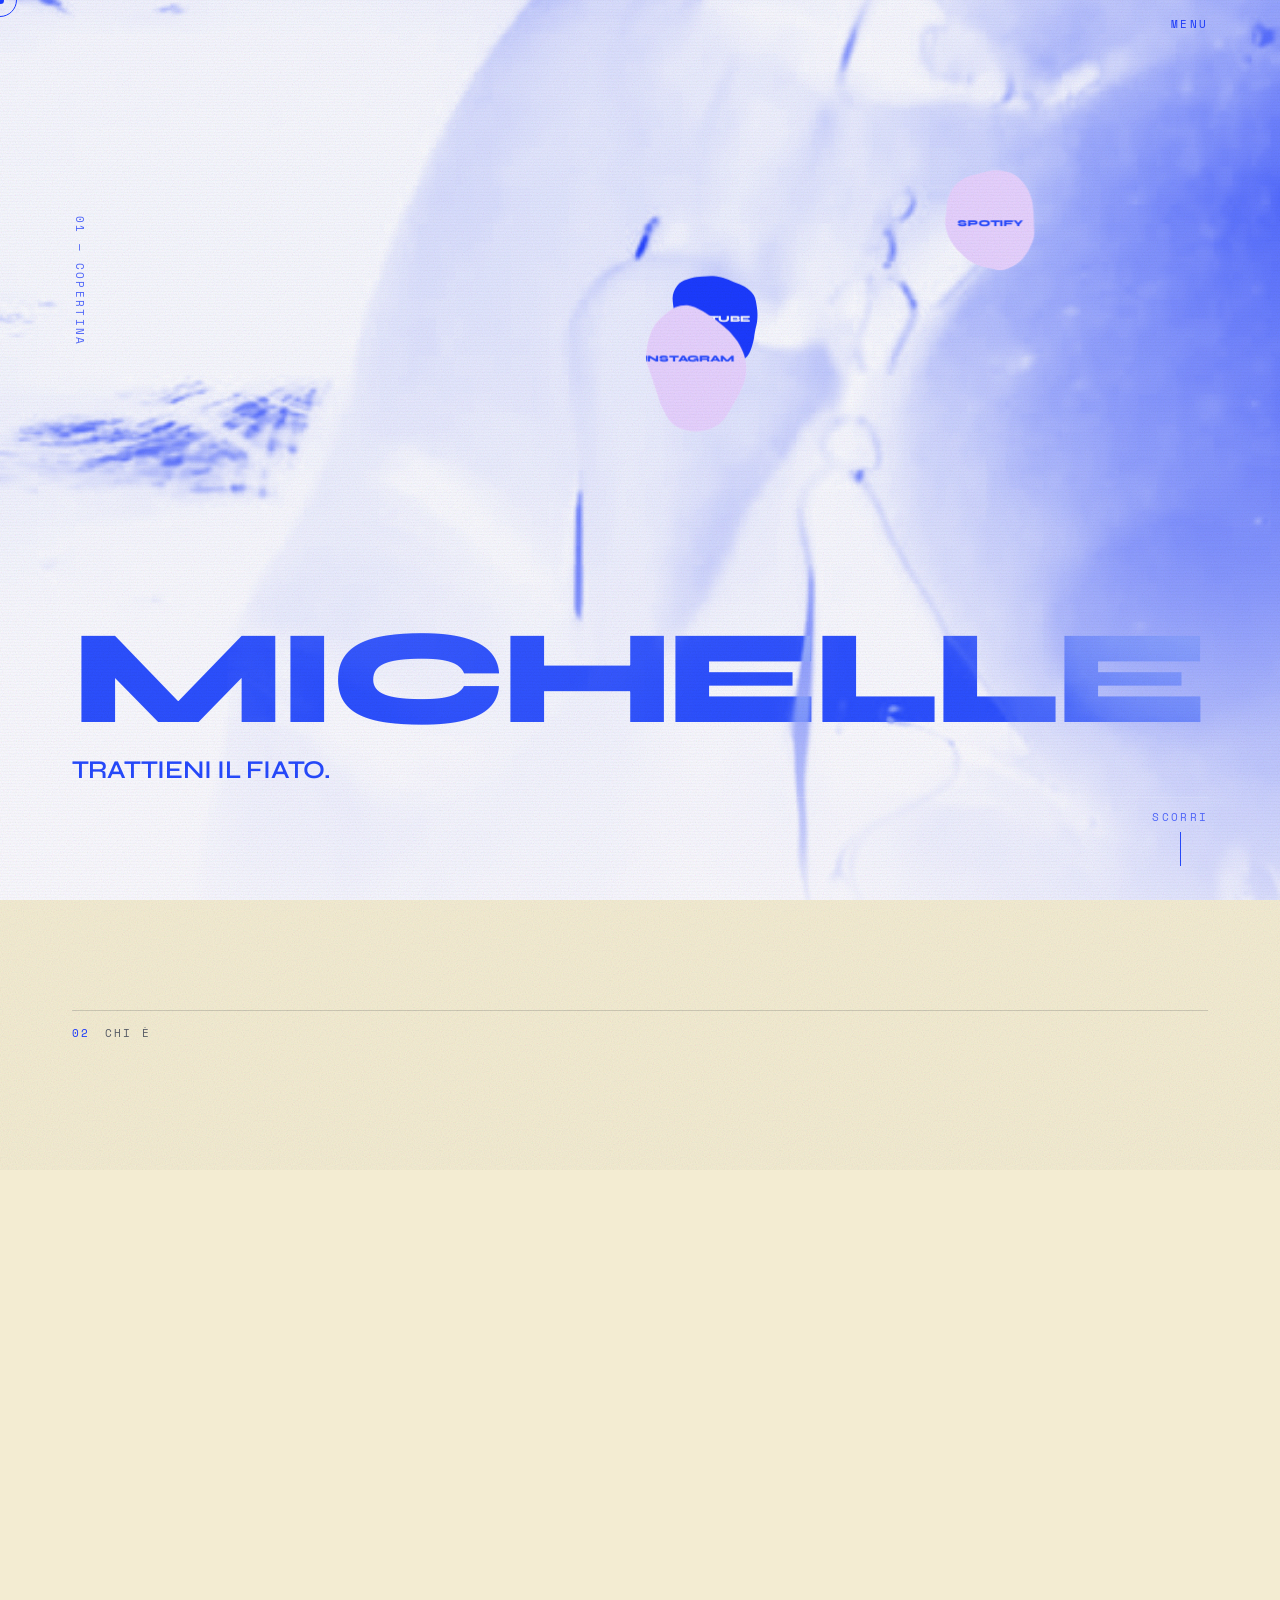
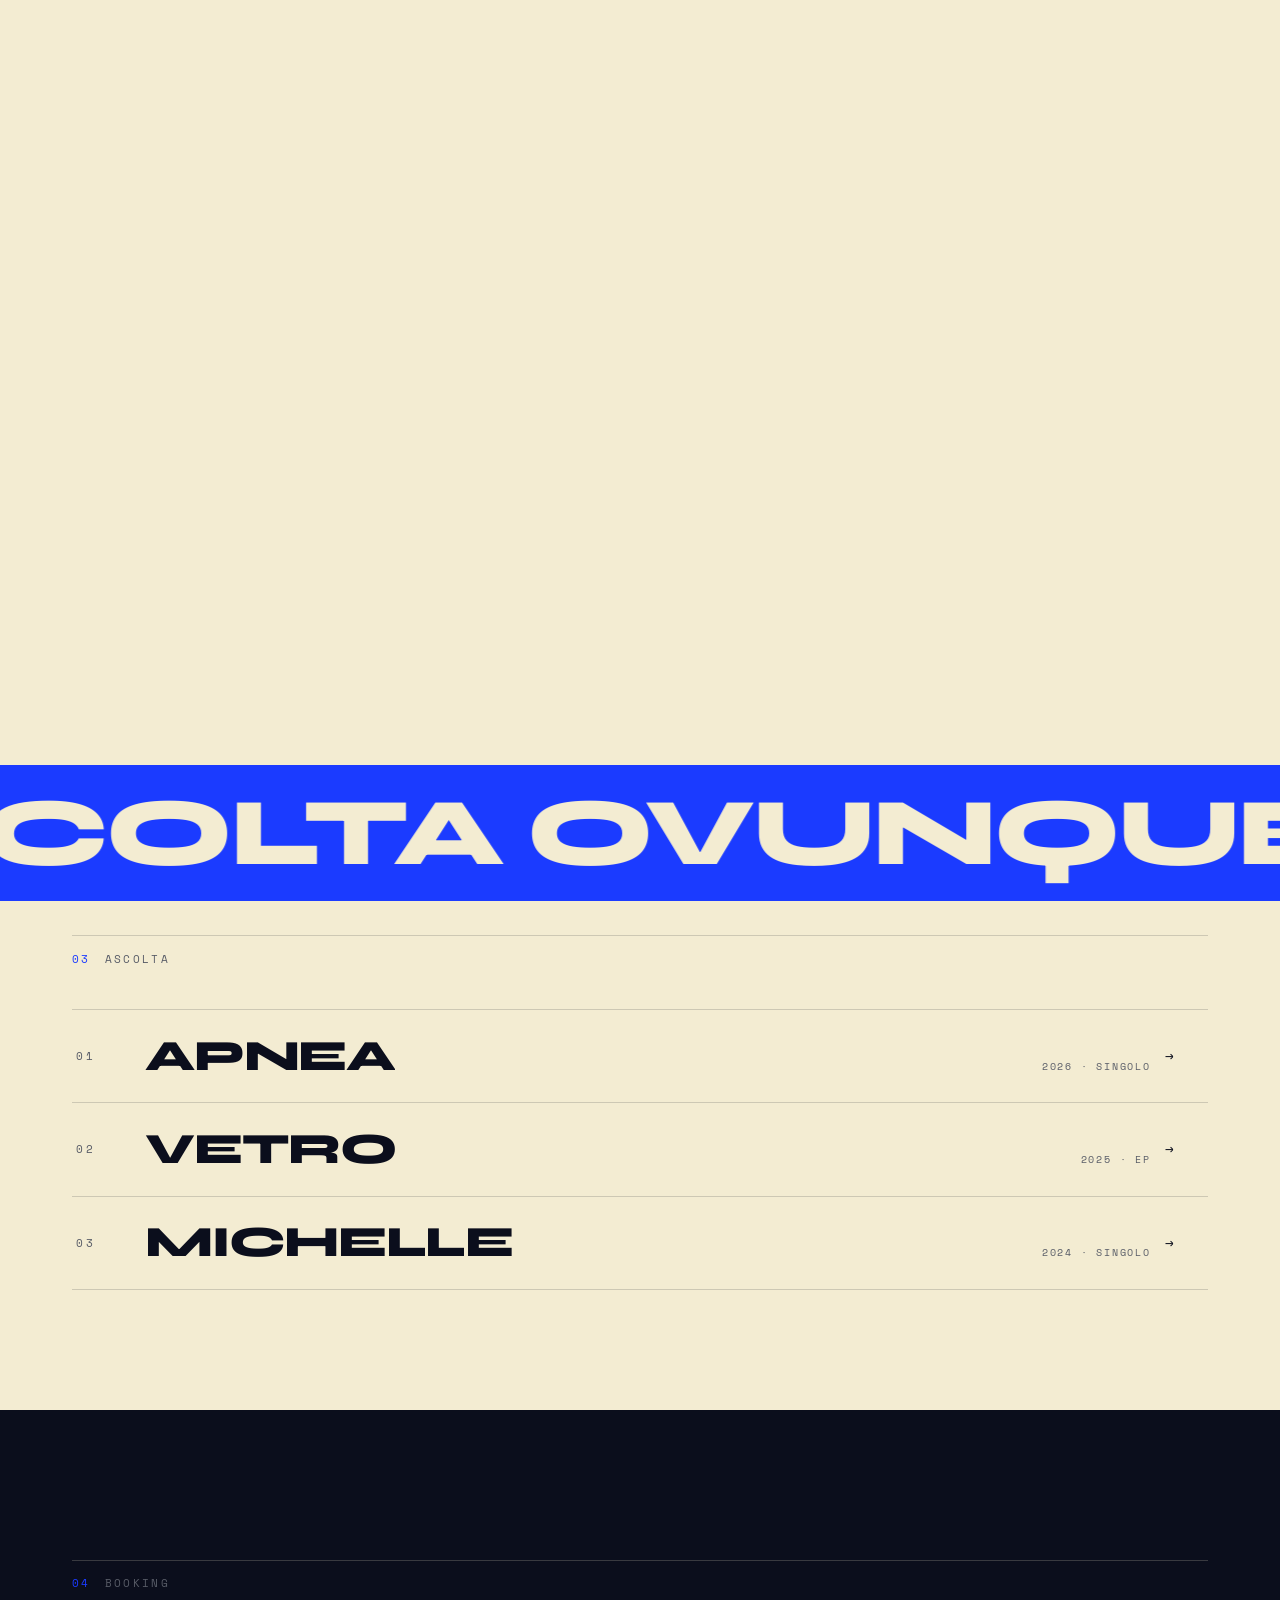
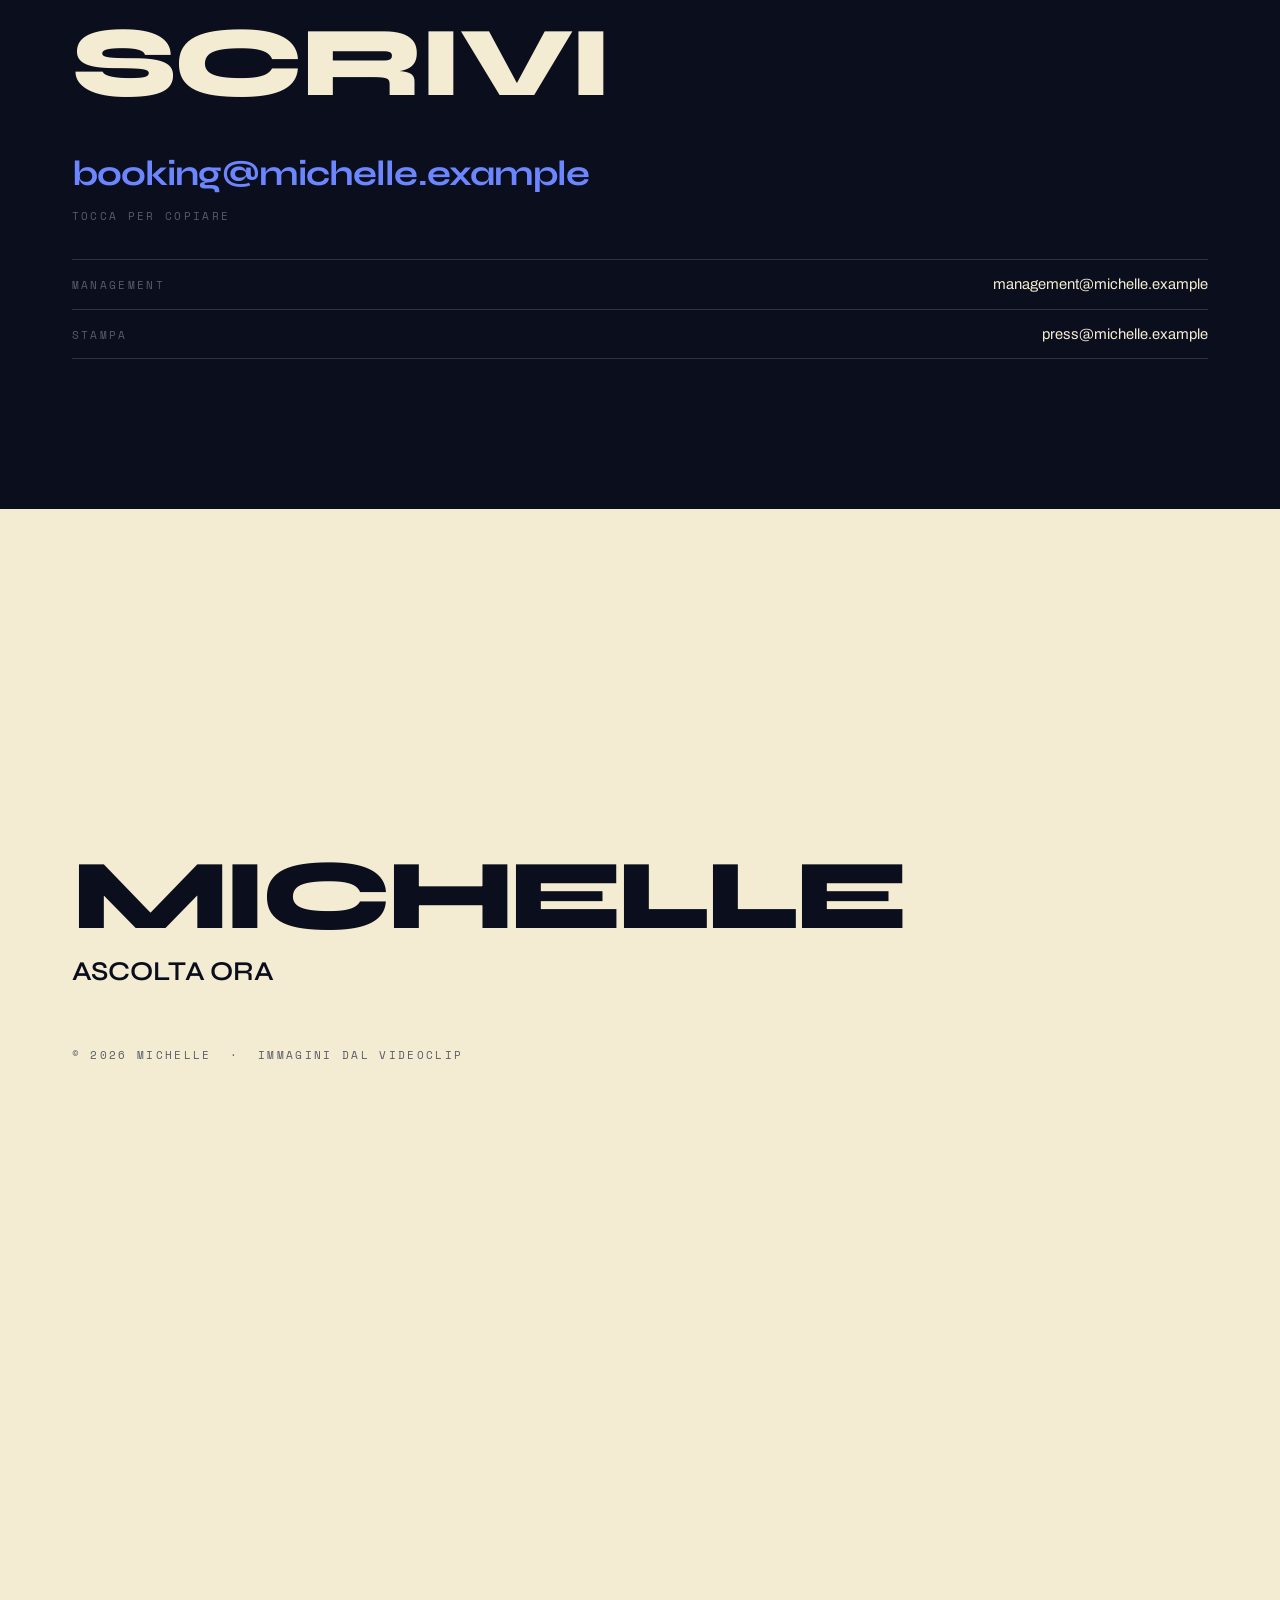
==== commit 88bdd47c: "Il blu e' solo la fine, e la fine copre tutto LA MASSA IN COPERTINA NON C'E' PIU'. Il blu adesso e' " ====
--- a/index.html
+++ b/index.html
@@ -19,11 +19,11 @@
 <link rel="preconnect" href="https://fonts.googleapis.com">
 <link rel="preconnect" href="https://fonts.gstatic.com" crossorigin>
 <link href="https://fonts.googleapis.com/css2?family=Syne:wght@600;700;800&family=Archivo:wght@300;400;500&family=Space+Mono:wght@400;700&display=swap" rel="stylesheet">
-<link rel="preload" as="image" href="assets/media/copertina.jpg?v=77">
+<link rel="preload" as="image" href="assets/media/copertina.jpg?v=79">
 <!-- il ?v= serve: GitHub Pages tiene i file in cache dieci minuti, e chi
      ha gia' aperto il sito continuerebbe a vedere la versione vecchia.
      Si alza il numero a ogni pubblicazione. -->
-<link rel="stylesheet" href="assets/css/sito.css?v=77">
+<link rel="stylesheet" href="assets/css/sito.css?v=79">
 </head>
 <body>
 
@@ -46,7 +46,7 @@
 <!-- la lastra a raggi X delle uscite -->
 <div id="lastra" aria-hidden="true">
   <i class="scan"></i>
-  <img src="assets/media/colonna.jpg?v=77" alt="">
+  <img src="assets/media/colonna.jpg?v=79" alt="">
   <div class="c"><span class="k">lastra · 001</span><div class="h"></div></div>
 </div>
 
@@ -91,9 +91,9 @@
 <!-- ========================== 01 · COPERTINA ========================== -->
 <section id="cop">
   <div class="med">
-    <video id="vCop" poster="assets/media/copertina.jpg?v=77" muted loop playsinline autoplay preload="auto"
+    <video id="vCop" poster="assets/media/copertina.jpg?v=79" muted loop playsinline autoplay preload="auto"
            disablepictureinpicture aria-hidden="true">
-      <source src="assets/media/copertina.mp4?v=77" type="video/mp4">
+      <source src="assets/media/copertina.mp4?v=79" type="video/mp4">
     </video>
   </div>
 
@@ -130,8 +130,8 @@
        moltiplicato, lascerebbe il rettangolo del video sulla pagina. -->
   <div class="scena" aria-hidden="true">
     <video id="vChi" muted loop playsinline autoplay preload="none"
-           poster="assets/media/scena.jpg?v=77" disablepictureinpicture>
-      <source src="assets/media/scena.mp4?v=77" type="video/mp4">
+           poster="assets/media/scena.jpg?v=79" disablepictureinpicture>
+      <source src="assets/media/scena.mp4?v=79" type="video/mp4">
     </video>
   </div>
 
@@ -208,19 +208,18 @@
   </div>
 </section>
 
-<!-- ========================== 05 · LA FIRMA ==========================
-     L'ultima schermata. Salendo, una sfilza di gocce si ferma in alto e
-     riempie lo schermo di blu: quello che c'e' scritto sotto, nero su carta,
-     dentro al blu si legge bianco — non e' un colore diverso del testo, e'
-     lo stesso testo visto attraverso la maschera. -->
+<!-- ========================== 05 · LA FINE ==========================
+     L'ultima schermata, e la pagina finisce qui: le gocce salgono, si fermano
+     in alto e riempiono TUTTO. Quello che c'e' scritto e' nero su carta e non
+     cambia colore da solo — dentro al blu si legge bianco perche' la maschera
+     lo inverte. Se un giorno lo scrivi bianco, dentro al blu sparisce.
+     Il piede sta qui dentro e non fuori: se restasse dopo, la pagina finirebbe
+     con una striscia di carta sotto al blu. -->
 <section id="firma">
   <div class="wrap in">
-    <p class="detto">
-      <span>Costruito</span>
-      <span>trattenendo</span>
-      <span>il fiato.</span>
-    </p>
-    <p class="mono chi" id="firmato">—</p>
+    <p class="nome-f" data-adatta data-max="220">Michelle</p>
+    <p class="invito">Ascolta ora</p>
+    <p class="mono chi">© <span id="anno"></span> Michelle &nbsp;·&nbsp; Immagini dal videoclip</p>
   </div>
 </section>
 
@@ -233,15 +232,7 @@
   <canvas id="c-tint"   aria-hidden="true"></canvas>
 </main>
 
-<footer id="piede">
-  <div class="wrap in">
-    <span class="mono">© <span id="anno"></span> Michelle</span>
-    <span class="mono">Immagini dal videoclip</span>
-    <a class="mono" href="#cop">Su ↑</a>
-  </div>
-</footer>
-
-<script src="assets/js/blob-mask.js?v=77"></script>
-<script src="assets/js/sito.js?v=77"></script>
+<script src="assets/js/blob-mask.js?v=79"></script>
+<script src="assets/js/sito.js?v=79"></script>
 </body>
 </html>
--- a/assets/css/sito.css
+++ b/assets/css/sito.css
@@ -9,7 +9,7 @@
    Ordine del file:
      00 variabili · 01 base · 02 tipografia · 03 strati fissi · 04 caricamento
      05 testata · 06 copertina · 10 ascolta
-     12 chi e' · 13 contatti · 14 piede
+     12 chi e' · 13 contatti · 13b la fine
      15 movimento ridotto
    =========================================================================== */
 
@@ -523,26 +523,28 @@
 }
 #copiato.on{opacity:1;transform:translate3d(-50%,0,0)}
 
-/* --- 13b la firma -------------------------------------------------------
-   L'ultima schermata: le gocce salgono, si fermano in alto e riempiono lo
-   schermo. Il testo qui e' nero su carta e NON cambia colore da solo: dentro
-   al blu si legge bianco perche' la maschera lo inverte. Se un giorno lo
-   scrivi bianco, dentro al blu sparisce. */
-#firma{position:relative;min-height:190vh;padding-block:clamp(60px,14vw,140px)}
-#firma .in{position:sticky;top:0;height:100svh;display:flex;flex-direction:column;
-  justify-content:center;padding-block:clamp(40px,10vw,90px)}
-#firma .detto{
-  font-family:var(--disp);font-weight:800;text-transform:uppercase;
-  font-size:clamp(2rem,11vw,5rem);line-height:.94;letter-spacing:-.045em;
-}
-#firma .detto span{display:block}
-#firma .chi{margin-top:clamp(20px,5vw,40px)}
-
-/* --- 14 piede ------------------------------------------------------------ */
-#piede{background:var(--nero);color:var(--grigio);padding:2rem 0 3rem;
-  border-top:1px solid rgba(243,236,210,.14)}
-#piede .in{display:flex;flex-wrap:wrap;gap:1rem 2rem;justify-content:space-between}
-#piede a:hover{color:var(--osso)}
+/* --- 13b la fine --------------------------------------------------------
+   L'ultima schermata. Il testo qui e' nero su carta e NON cambia colore da
+   solo: dentro al blu si legge bianco perche' la maschera lo inverte. Se un
+   giorno lo scrivi bianco, dentro al blu sparisce.
+   La sezione e' alta perche' il riempimento ha bisogno di scroll per salire;
+   la schermata dentro sta inchiodata e la pagina finisce li'. */
+#firma{position:relative;min-height:230vh;background:var(--fondo)}
+#firma .in{
+  position:sticky;top:0;height:100svh;min-height:100dvh;
+  display:flex;flex-direction:column;justify-content:center;
+  padding-block:clamp(40px,10vw,90px);
+}
+#firma .nome-f{
+  font-family:var(--disp);font-weight:800;text-transform:uppercase;
+  line-height:.82;letter-spacing:-.05em;margin:0;
+}
+#firma .invito{
+  font-family:var(--disp);font-weight:600;text-transform:uppercase;
+  font-size:clamp(1rem,4.6vw,1.7rem);letter-spacing:-.01em;
+  margin:.5em 0 0;
+}
+#firma .chi{margin-top:clamp(26px,7vw,54px)}
 
 /* --- 15 movimento ridotto ------------------------------------------------ */
 @media (prefers-reduced-motion:reduce){
@@ -558,5 +560,5 @@
   #chi .dire i{clip-path:none !important}
   #chi .scena{opacity:1 !important}
   #firma{min-height:0}
-  #firma .in{position:static;height:auto}
-}
+  #firma .in{position:static;height:auto;min-height:0}
+}
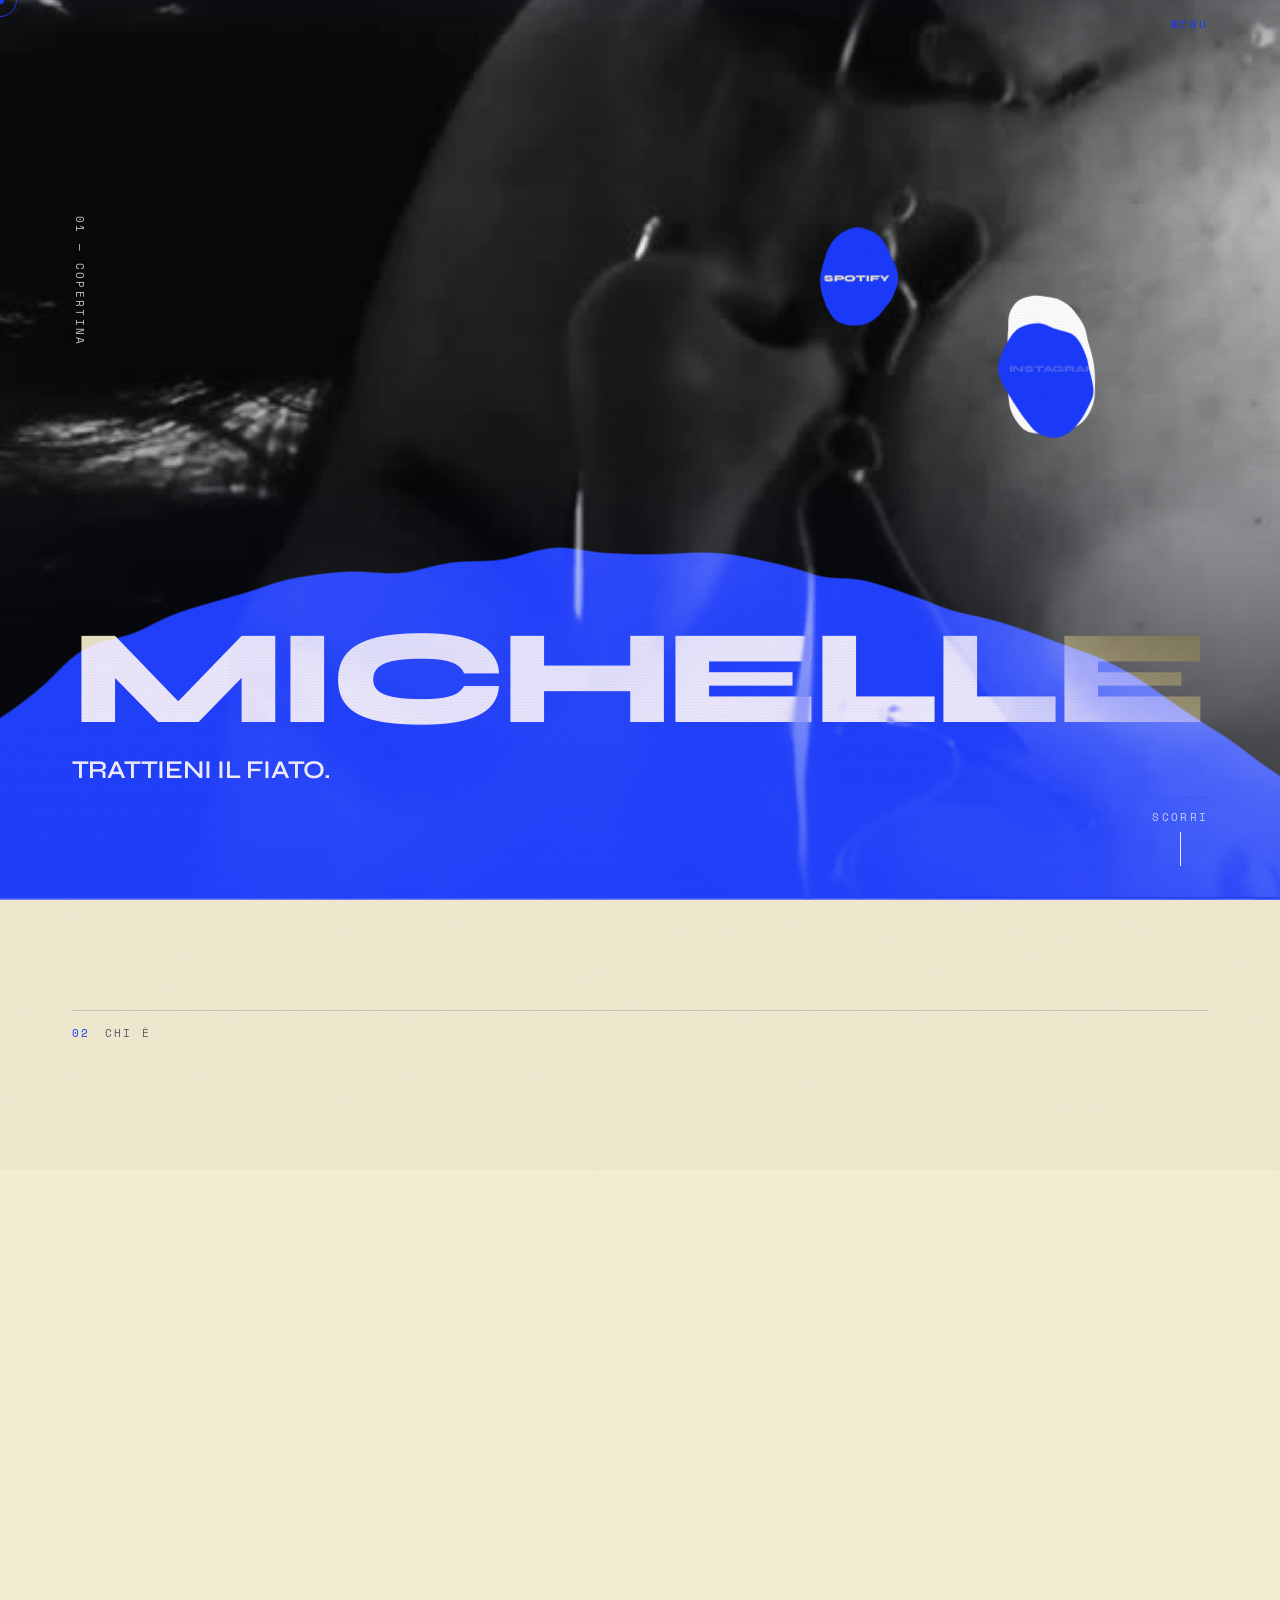
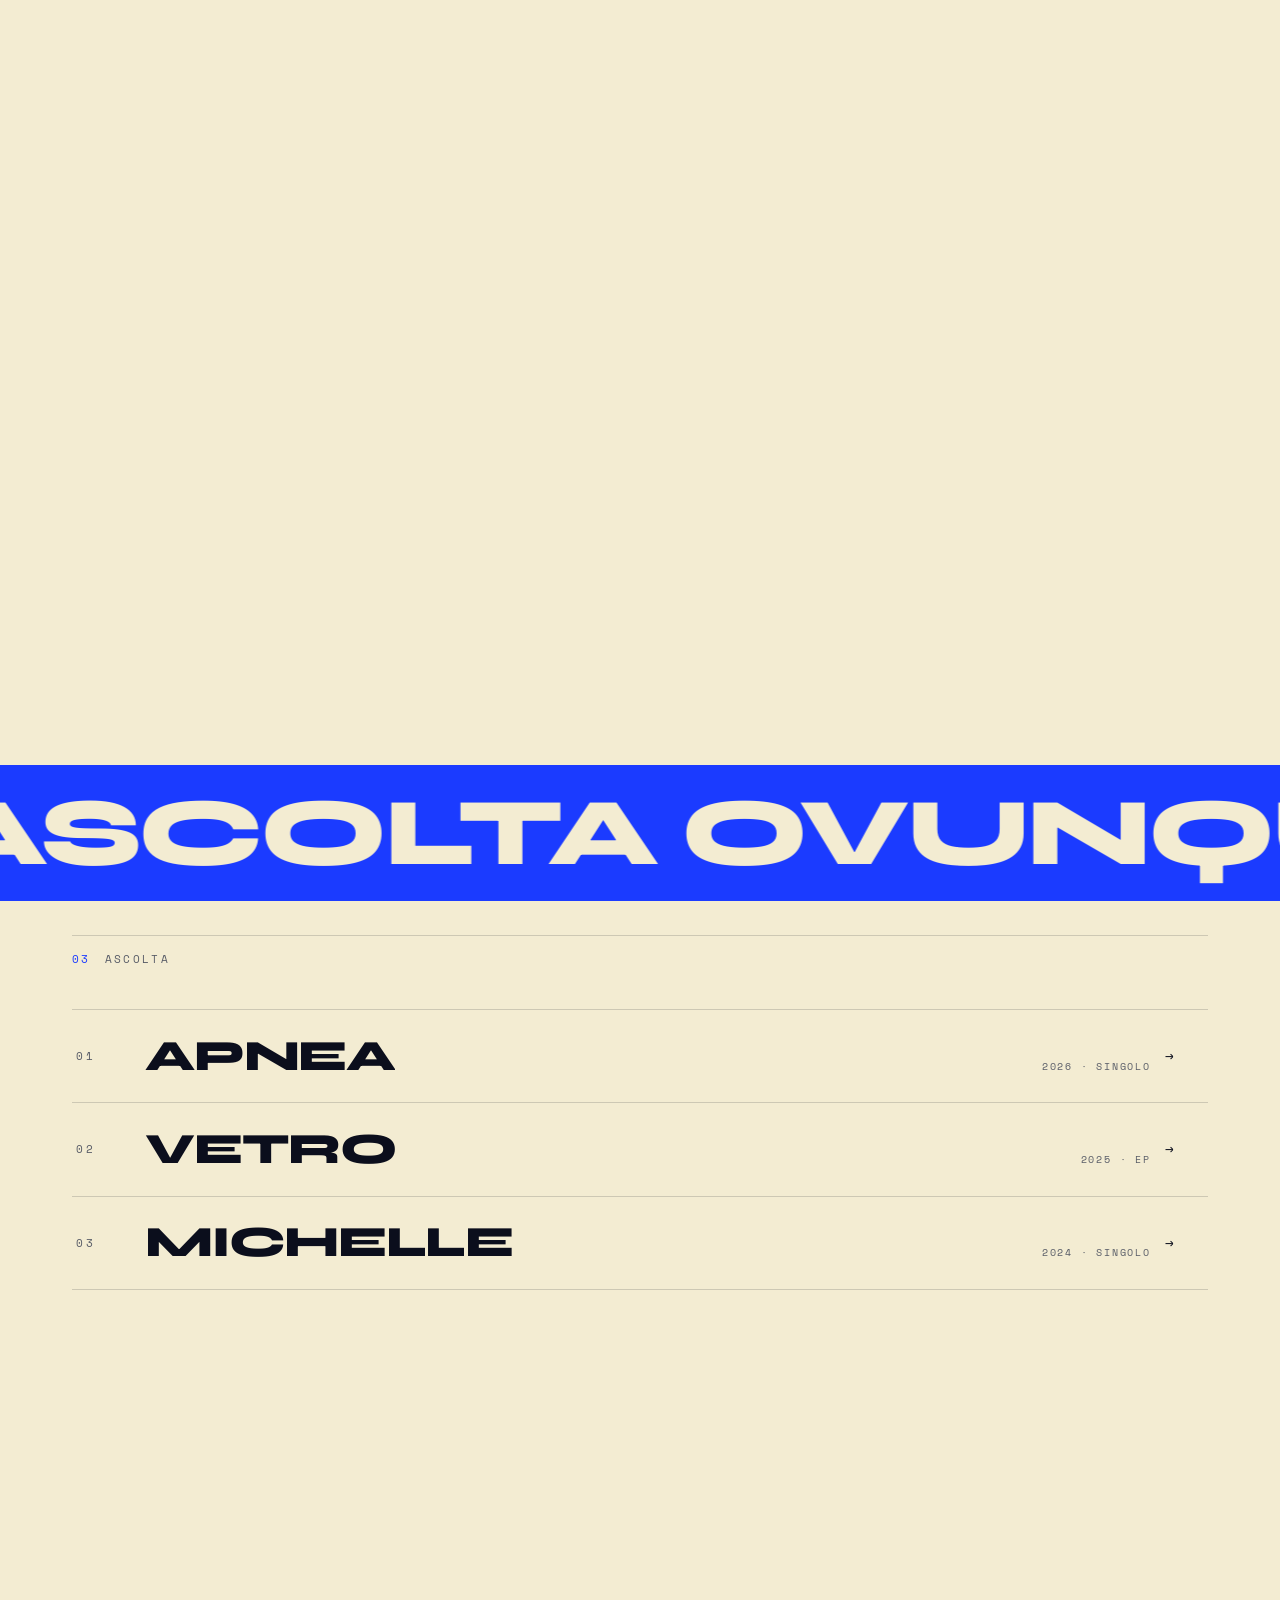
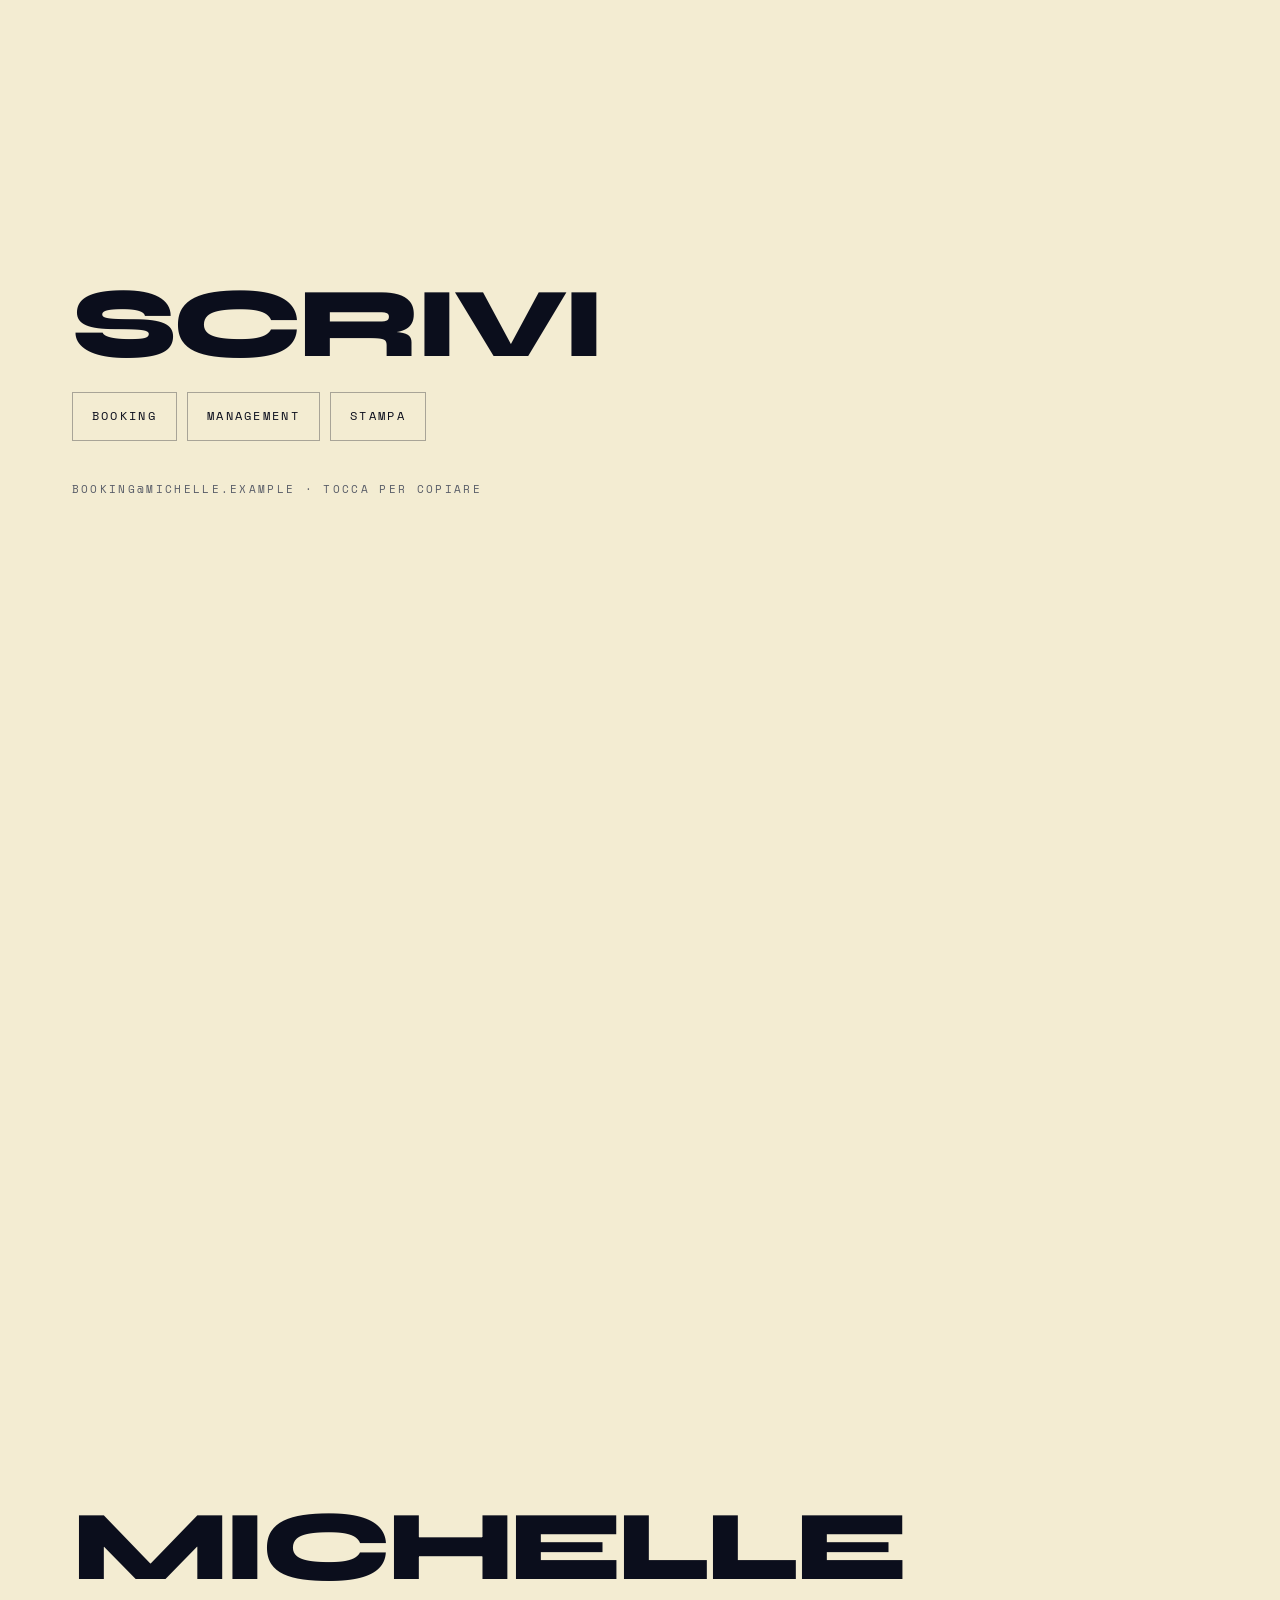
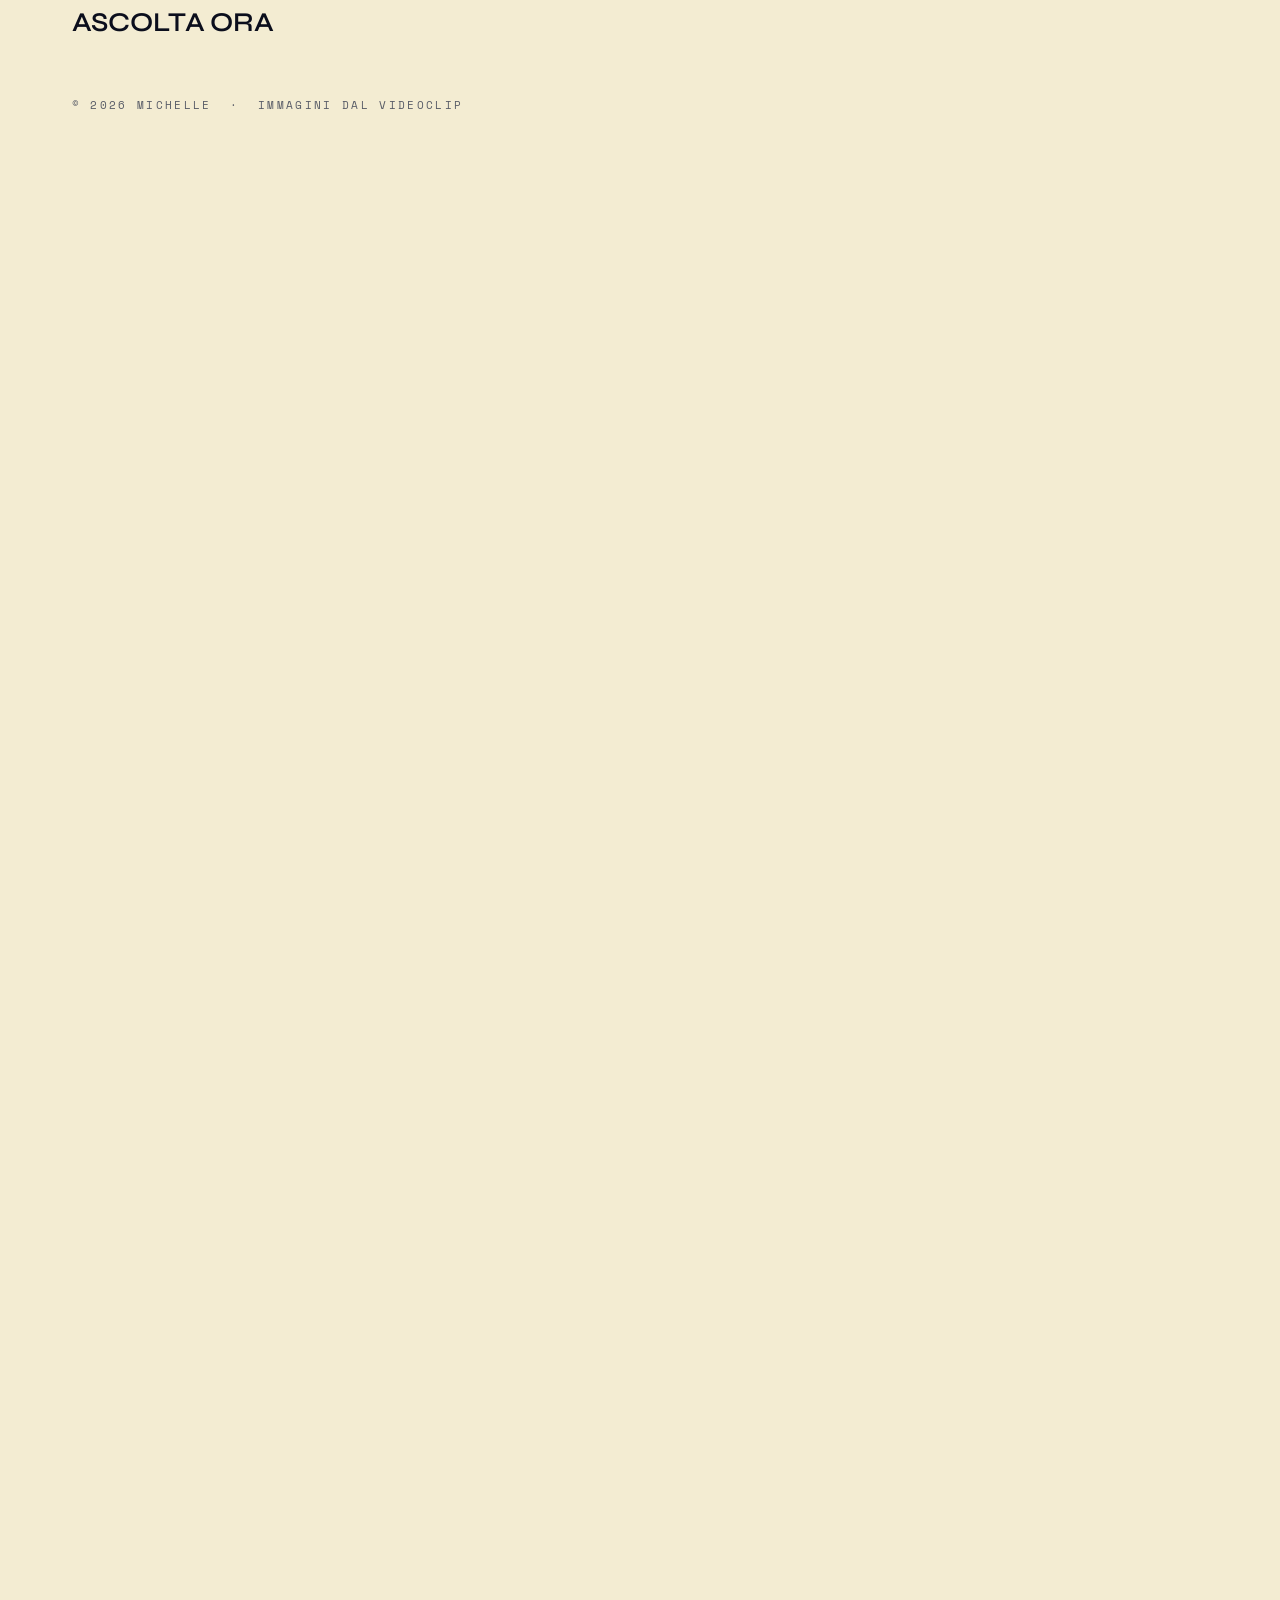
==== commit cd35a1f5: "Il blu in due punti, e in mezzo spento IL GUASTO: i canvas non si cancellano da soli. Acceso il riem" ====
--- a/index.html
+++ b/index.html
@@ -19,11 +19,11 @@
 <link rel="preconnect" href="https://fonts.googleapis.com">
 <link rel="preconnect" href="https://fonts.gstatic.com" crossorigin>
 <link href="https://fonts.googleapis.com/css2?family=Syne:wght@600;700;800&family=Archivo:wght@300;400;500&family=Space+Mono:wght@400;700&display=swap" rel="stylesheet">
-<link rel="preload" as="image" href="assets/media/copertina.jpg?v=79">
+<link rel="preload" as="image" href="assets/media/copertina.jpg?v=81">
 <!-- il ?v= serve: GitHub Pages tiene i file in cache dieci minuti, e chi
      ha gia' aperto il sito continuerebbe a vedere la versione vecchia.
      Si alza il numero a ogni pubblicazione. -->
-<link rel="stylesheet" href="assets/css/sito.css?v=79">
+<link rel="stylesheet" href="assets/css/sito.css?v=81">
 </head>
 <body>
 
@@ -46,7 +46,7 @@
 <!-- la lastra a raggi X delle uscite -->
 <div id="lastra" aria-hidden="true">
   <i class="scan"></i>
-  <img src="assets/media/colonna.jpg?v=79" alt="">
+  <img src="assets/media/colonna.jpg?v=81" alt="">
   <div class="c"><span class="k">lastra · 001</span><div class="h"></div></div>
 </div>
 
@@ -91,9 +91,9 @@
 <!-- ========================== 01 · COPERTINA ========================== -->
 <section id="cop">
   <div class="med">
-    <video id="vCop" poster="assets/media/copertina.jpg?v=79" muted loop playsinline autoplay preload="auto"
+    <video id="vCop" poster="assets/media/copertina.jpg?v=81" muted loop playsinline autoplay preload="auto"
            disablepictureinpicture aria-hidden="true">
-      <source src="assets/media/copertina.mp4?v=79" type="video/mp4">
+      <source src="assets/media/copertina.mp4?v=81" type="video/mp4">
     </video>
   </div>
 
@@ -130,8 +130,8 @@
        moltiplicato, lascerebbe il rettangolo del video sulla pagina. -->
   <div class="scena" aria-hidden="true">
     <video id="vChi" muted loop playsinline autoplay preload="none"
-           poster="assets/media/scena.jpg?v=79" disablepictureinpicture>
-      <source src="assets/media/scena.mp4?v=79" type="video/mp4">
+           poster="assets/media/scena.jpg?v=81" disablepictureinpicture>
+      <source src="assets/media/scena.mp4?v=81" type="video/mp4">
     </video>
   </div>
 
@@ -187,24 +187,20 @@
 </section>
 
 <!-- ========================== 04 · SCRIVI ==========================
-     Il piu' semplice possibile: un indirizzo grande da toccare, e due righe
-     per chi cerca altro. Niente pulsante, niente ritratto, niente fila di
-     social: e' la sezione dove si deve scrivere, e ogni altra cosa e' un
-     modo di andarsene. -->
+     La massa blu e' il fondo di questa sezione, e per questo qui il testo e'
+     SCURO SU CARTA come dappertutto: dentro al blu si legge bianco perche' e'
+     la maschera a invertirlo. Scritto bianco, dentro al blu sparirebbe.
+     Una frase e tre bottoni: e' la sezione dove si scrive, e ogni cosa in
+     piu' e' un modo di andarsene. -->
 <section id="contatti">
   <div class="wrap in">
-    <div class="occhiello rev">
-      <span class="mono n">04</span><span class="mono">Booking</span>
-    </div>
-    <h2 class="tit" data-adatta data-max="180"><span class="gx" data-t="Scrivi">Scrivi</span></h2>
-
-    <a class="mail rev" id="mailBooking" href="#" data-copia>—</a>
-    <p class="mono rev">Tocca per copiare</p>
-
-    <ul class="altri rev">
-      <li><span class="mono">Management</span><a id="cMgmt" href="#">—</a></li>
-      <li><span class="mono">Stampa</span><a id="cPress" href="#">—</a></li>
-    </ul>
+    <h2 class="tit-s" data-adatta data-max="200">Scrivi</h2>
+    <nav class="tasti">
+      <a class="tasto" id="mailBooking" href="#" data-copia>Booking</a>
+      <a class="tasto" id="cMgmt" href="#">Management</a>
+      <a class="tasto" id="cPress" href="#">Stampa</a>
+    </nav>
+    <p class="mono rev" id="indirizzo">—</p>
   </div>
 </section>
 
@@ -232,7 +228,7 @@
   <canvas id="c-tint"   aria-hidden="true"></canvas>
 </main>
 
-<script src="assets/js/blob-mask.js?v=79"></script>
-<script src="assets/js/sito.js?v=79"></script>
+<script src="assets/js/blob-mask.js?v=81"></script>
+<script src="assets/js/sito.js?v=81"></script>
 </body>
 </html>
--- a/assets/css/sito.css
+++ b/assets/css/sito.css
@@ -492,36 +492,26 @@
   clip-path:inset(0 100% 0 0);will-change:clip-path}
 #chi .acc{color:var(--acc)}
 
-/* --- 13 contatti --------------------------------------------------------- */
-#contatti{background:var(--nero);color:var(--osso);position:relative;overflow:hidden;
-  padding-block:clamp(80px,16vw,150px)}
-#contatti .in{position:relative;z-index:2}
-#contatti .occhiello{border-color:rgba(243,236,210,.2)}
-#contatti .tit{color:var(--osso)}
-#contatti .azione{margin:clamp(30px,6vw,52px) 0 clamp(18px,4vw,28px)}
-#contatti .azione .btn{border-color:var(--blu);background:var(--blu);color:var(--osso);
-  font-size:.78rem;padding:1.15rem 1.6rem}
-#contatti .azione .btn::before{background:var(--osso)}
-#contatti .azione .btn:hover,#contatti .azione .btn:active{color:var(--nero)}
-#contatti .mail{
-  display:block;font-family:var(--disp);font-weight:700;text-transform:none;
-  font-size:clamp(1.05rem,5.2vw,2.2rem);line-height:1.06;letter-spacing:-.025em;
-  color:var(--blu-l);word-break:break-word;margin:0 0 .45em;
-  transition:color .3s,transform .5s var(--e);
-}
-#contatti .mail:hover,#contatti .mail:active{color:var(--osso)}
-#contatti .altri{list-style:none;margin-top:2.2rem;border-top:1px solid rgba(243,236,210,.16)}
-#contatti .altri li{display:flex;justify-content:space-between;align-items:baseline;gap:1rem;
-  padding:.8rem 0;border-bottom:1px solid rgba(243,236,210,.16)}
-#contatti .altri a{font-size:.92rem;color:var(--osso);text-align:right;word-break:break-word}
-#contatti .altri a:hover{color:var(--blu-l)}
-#copiato{
-  position:fixed;left:50%;bottom:2rem;transform:translate3d(-50%,20px,0);z-index:135;
-  background:var(--blu);color:var(--osso);padding:.7rem 1.1rem;opacity:0;
-  font-family:var(--mono);font-size:.64rem;letter-spacing:.2em;text-transform:uppercase;
-  transition:opacity .3s,transform .4s var(--e);pointer-events:none;
-}
-#copiato.on{opacity:1;transform:translate3d(-50%,0,0)}
+/* --- 13 scrivi ----------------------------------------------------------
+   Il fondo di questa sezione e' la massa blu, quindi qui NON si scrive
+   bianco: il testo e' scuro su carta come dappertutto, ed e' la maschera a
+   invertirlo. E' l'unica sezione che si progetta guardandola in negativo.
+   L'altezza serve alla massa: e' lei che ha bisogno di scroll per esserci. */
+#contatti{position:relative;min-height:150vh;padding-block:clamp(60px,14vw,130px)}
+#contatti .in{position:sticky;top:0;height:100svh;min-height:100dvh;
+  display:flex;flex-direction:column;justify-content:center}
+#contatti .tit-s{
+  font-family:var(--disp);font-weight:800;text-transform:uppercase;
+  line-height:.82;letter-spacing:-.05em;margin:0 0 .28em;
+}
+#contatti .tasti{display:flex;flex-wrap:wrap;gap:.6rem}
+#contatti .tasto{
+  font-family:var(--mono);font-size:.72rem;letter-spacing:.2em;text-transform:uppercase;
+  border:1px solid var(--linea-f);padding:.9rem 1.2rem;
+  transition:border-color .3s var(--e);
+}
+#contatti .tasto:hover,#contatti .tasto:active{border-color:var(--testo)}
+#contatti .mono{margin-top:clamp(22px,5vw,40px)}
 
 /* --- 13b la fine --------------------------------------------------------
    L'ultima schermata. Il testo qui e' nero su carta e NON cambia colore da
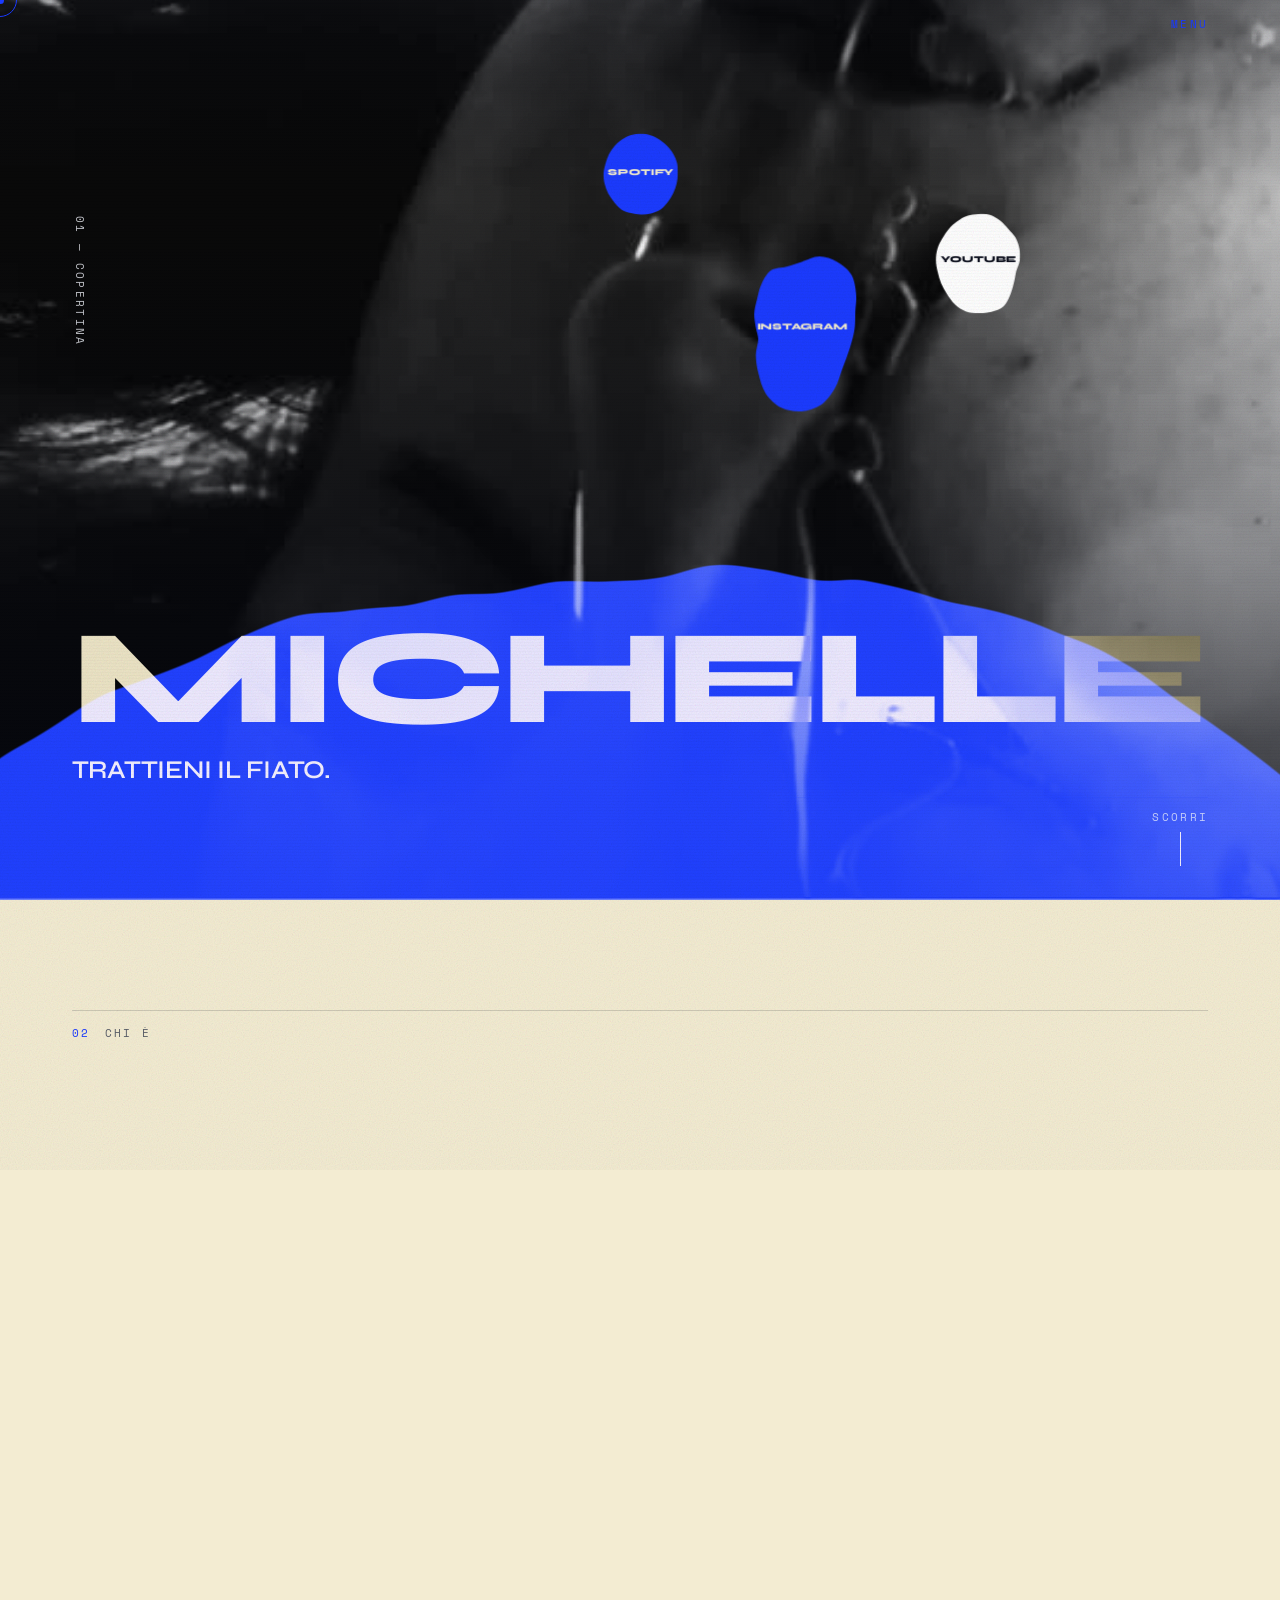
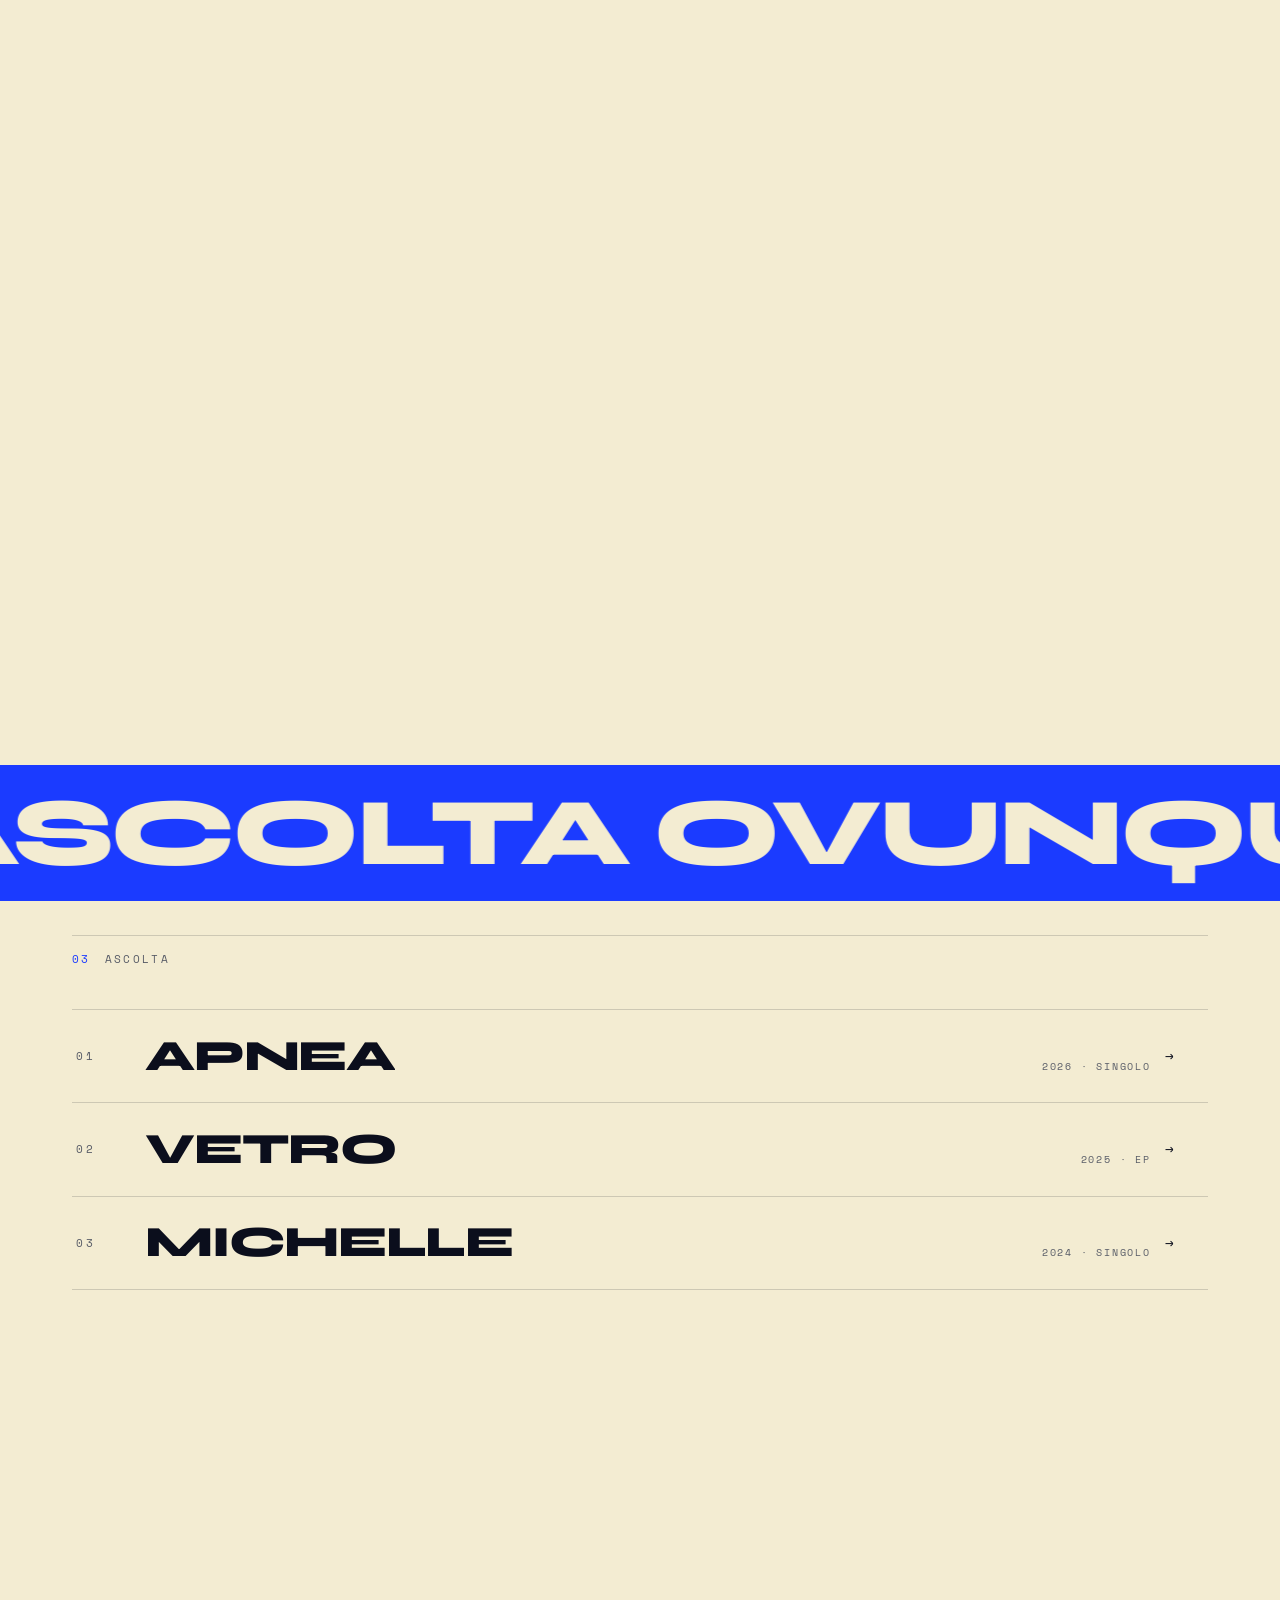
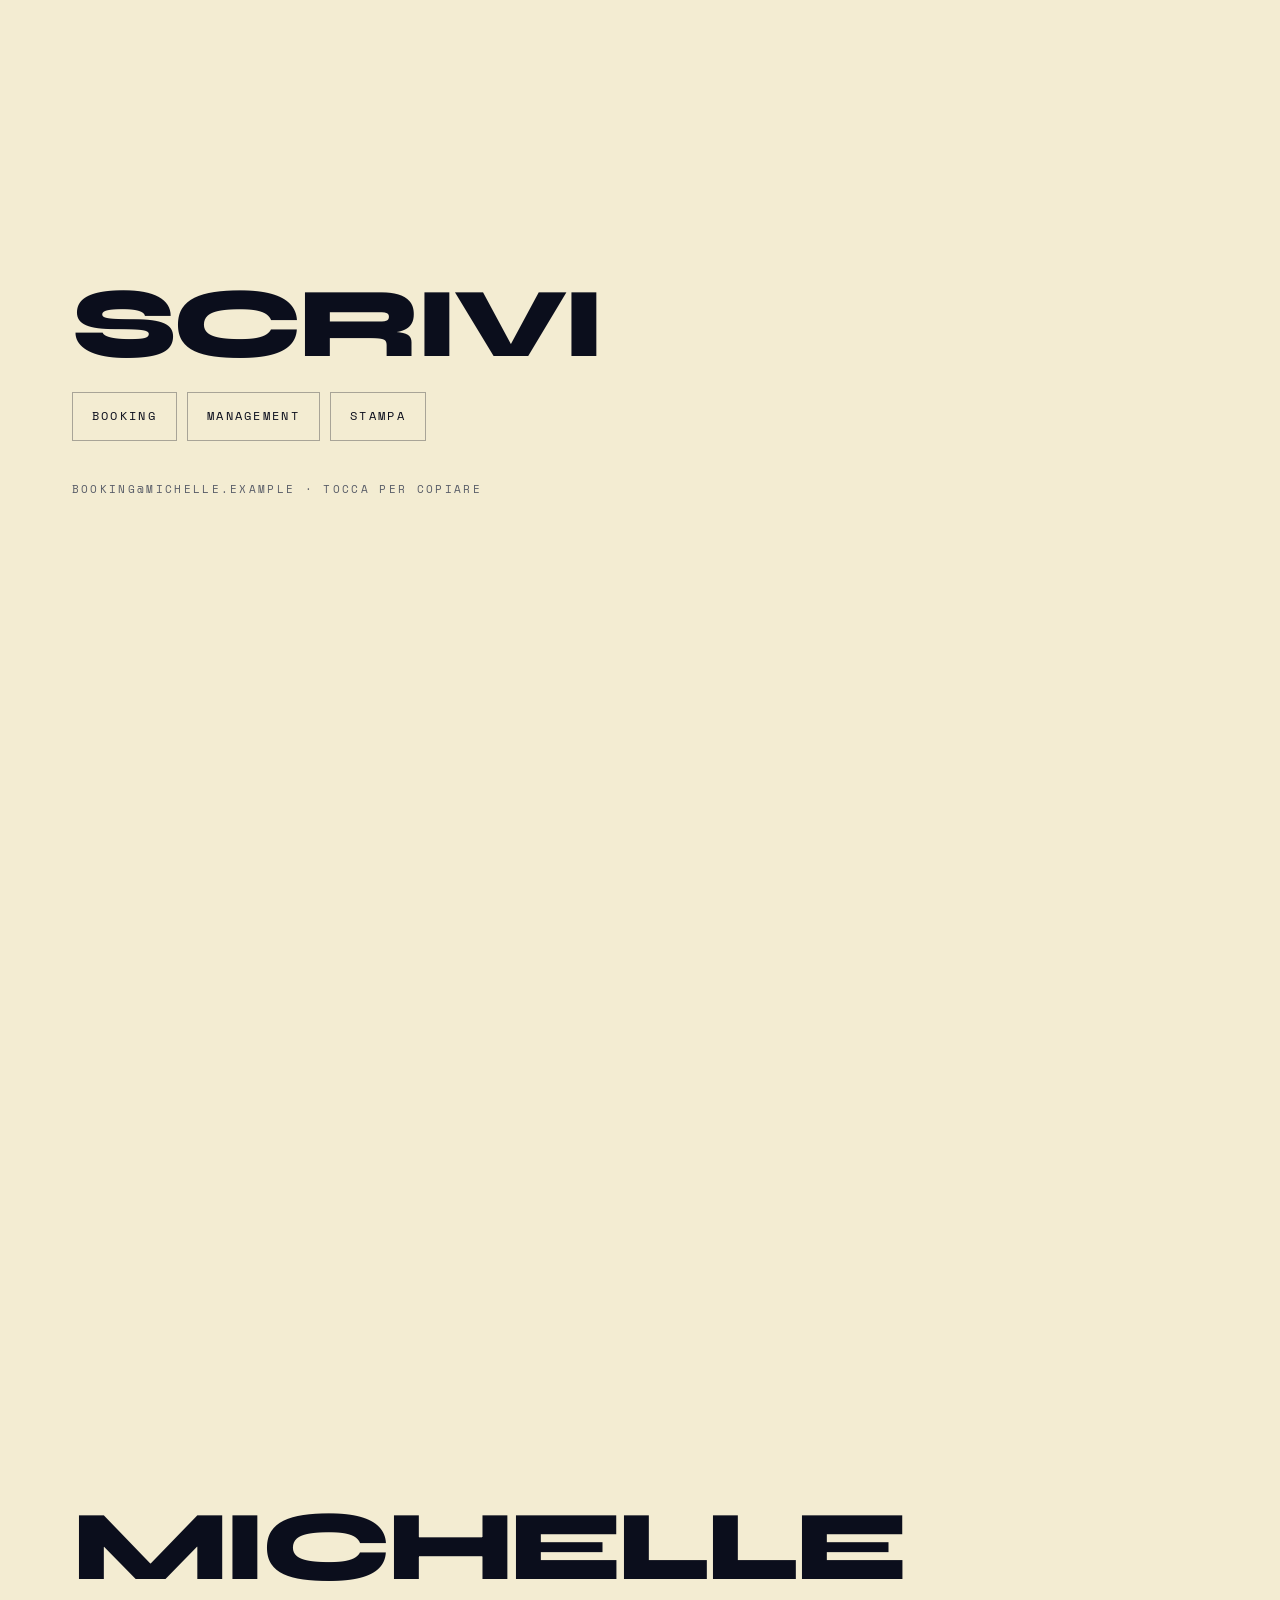
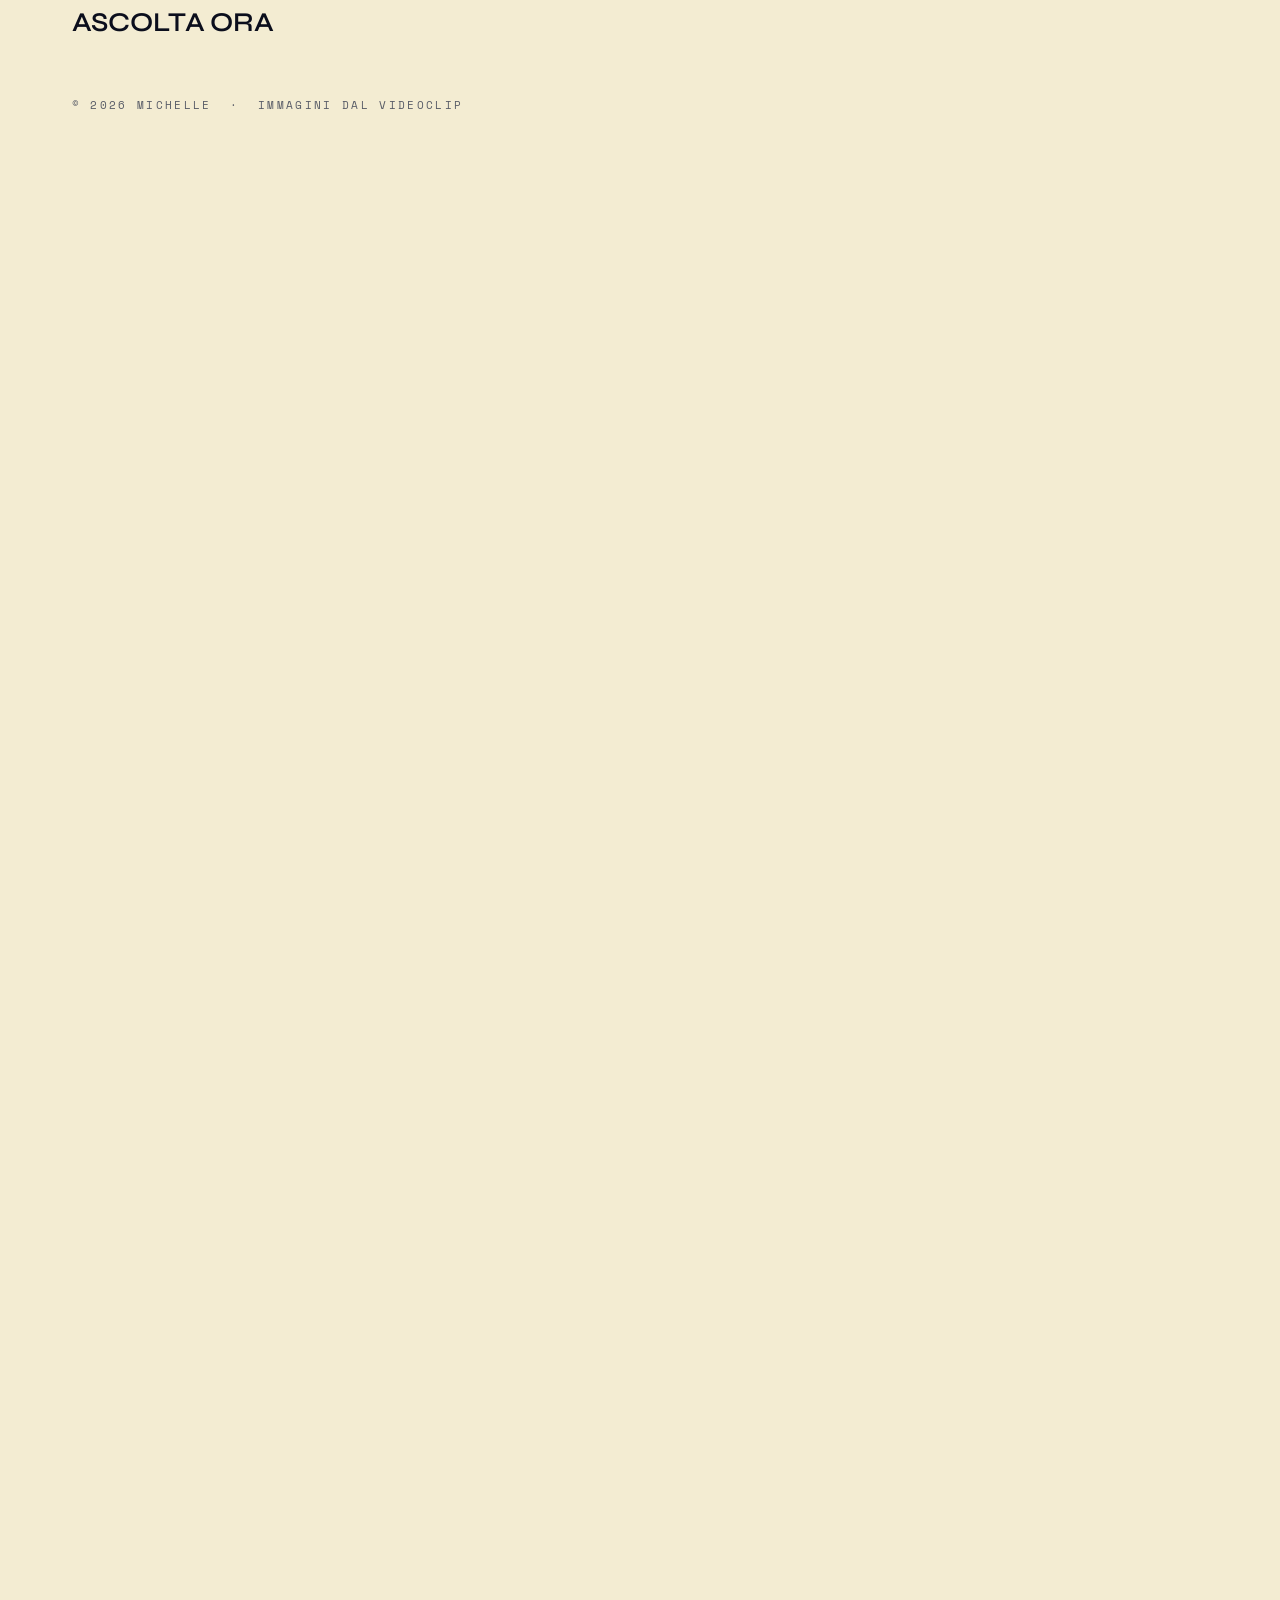
==== commit e574725b: "Il finale e' la massa della copertina, detta due volte Avevo capito male: la massa di "Scrivi" non e" ====
--- a/index.html
+++ b/index.html
@@ -19,11 +19,11 @@
 <link rel="preconnect" href="https://fonts.googleapis.com">
 <link rel="preconnect" href="https://fonts.gstatic.com" crossorigin>
 <link href="https://fonts.googleapis.com/css2?family=Syne:wght@600;700;800&family=Archivo:wght@300;400;500&family=Space+Mono:wght@400;700&display=swap" rel="stylesheet">
-<link rel="preload" as="image" href="assets/media/copertina.jpg?v=81">
+<link rel="preload" as="image" href="assets/media/copertina.jpg?v=82">
 <!-- il ?v= serve: GitHub Pages tiene i file in cache dieci minuti, e chi
      ha gia' aperto il sito continuerebbe a vedere la versione vecchia.
      Si alza il numero a ogni pubblicazione. -->
-<link rel="stylesheet" href="assets/css/sito.css?v=81">
+<link rel="stylesheet" href="assets/css/sito.css?v=82">
 </head>
 <body>
 
@@ -46,7 +46,7 @@
 <!-- la lastra a raggi X delle uscite -->
 <div id="lastra" aria-hidden="true">
   <i class="scan"></i>
-  <img src="assets/media/colonna.jpg?v=81" alt="">
+  <img src="assets/media/colonna.jpg?v=82" alt="">
   <div class="c"><span class="k">lastra · 001</span><div class="h"></div></div>
 </div>
 
@@ -91,9 +91,9 @@
 <!-- ========================== 01 · COPERTINA ========================== -->
 <section id="cop">
   <div class="med">
-    <video id="vCop" poster="assets/media/copertina.jpg?v=81" muted loop playsinline autoplay preload="auto"
+    <video id="vCop" poster="assets/media/copertina.jpg?v=82" muted loop playsinline autoplay preload="auto"
            disablepictureinpicture aria-hidden="true">
-      <source src="assets/media/copertina.mp4?v=81" type="video/mp4">
+      <source src="assets/media/copertina.mp4?v=82" type="video/mp4">
     </video>
   </div>
 
@@ -130,8 +130,8 @@
        moltiplicato, lascerebbe il rettangolo del video sulla pagina. -->
   <div class="scena" aria-hidden="true">
     <video id="vChi" muted loop playsinline autoplay preload="none"
-           poster="assets/media/scena.jpg?v=81" disablepictureinpicture>
-      <source src="assets/media/scena.mp4?v=81" type="video/mp4">
+           poster="assets/media/scena.jpg?v=82" disablepictureinpicture>
+      <source src="assets/media/scena.mp4?v=82" type="video/mp4">
     </video>
   </div>
 
@@ -228,7 +228,7 @@
   <canvas id="c-tint"   aria-hidden="true"></canvas>
 </main>
 
-<script src="assets/js/blob-mask.js?v=81"></script>
-<script src="assets/js/sito.js?v=81"></script>
+<script src="assets/js/blob-mask.js?v=82"></script>
+<script src="assets/js/sito.js?v=82"></script>
 </body>
 </html>
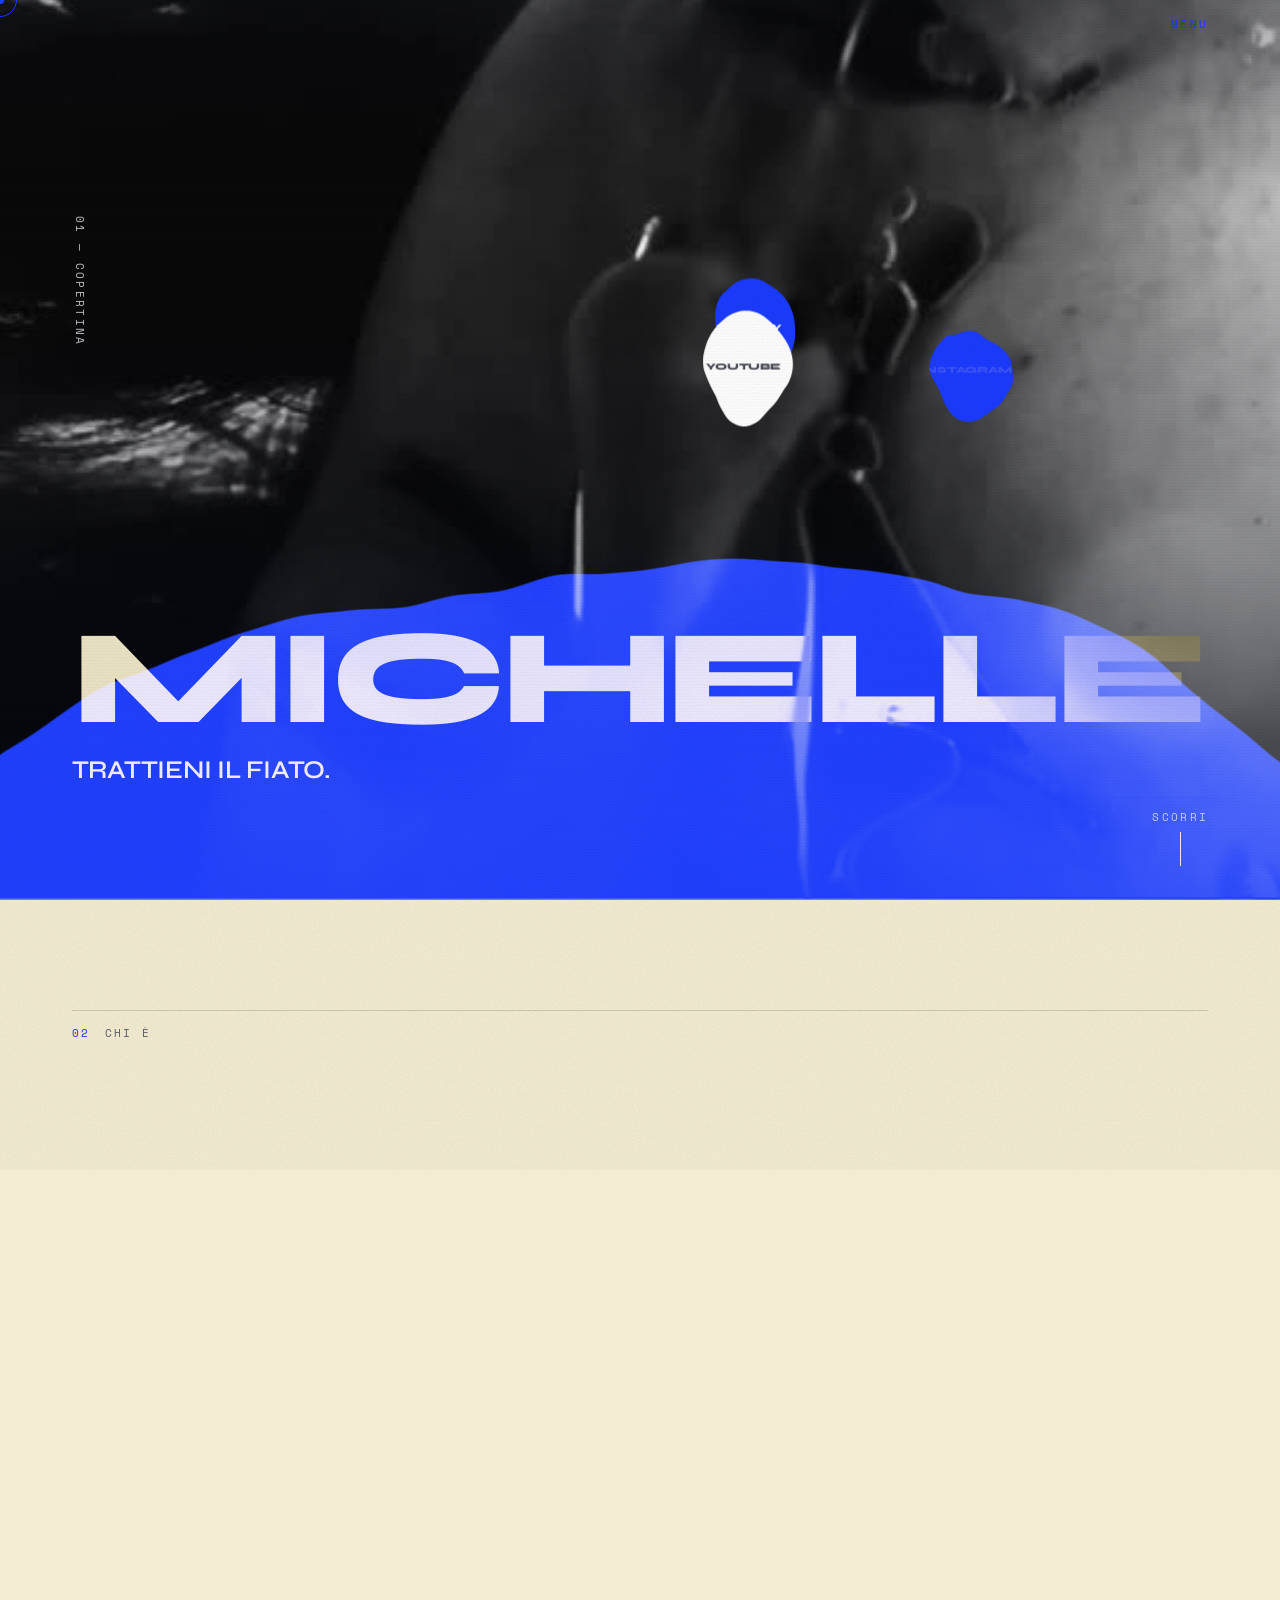
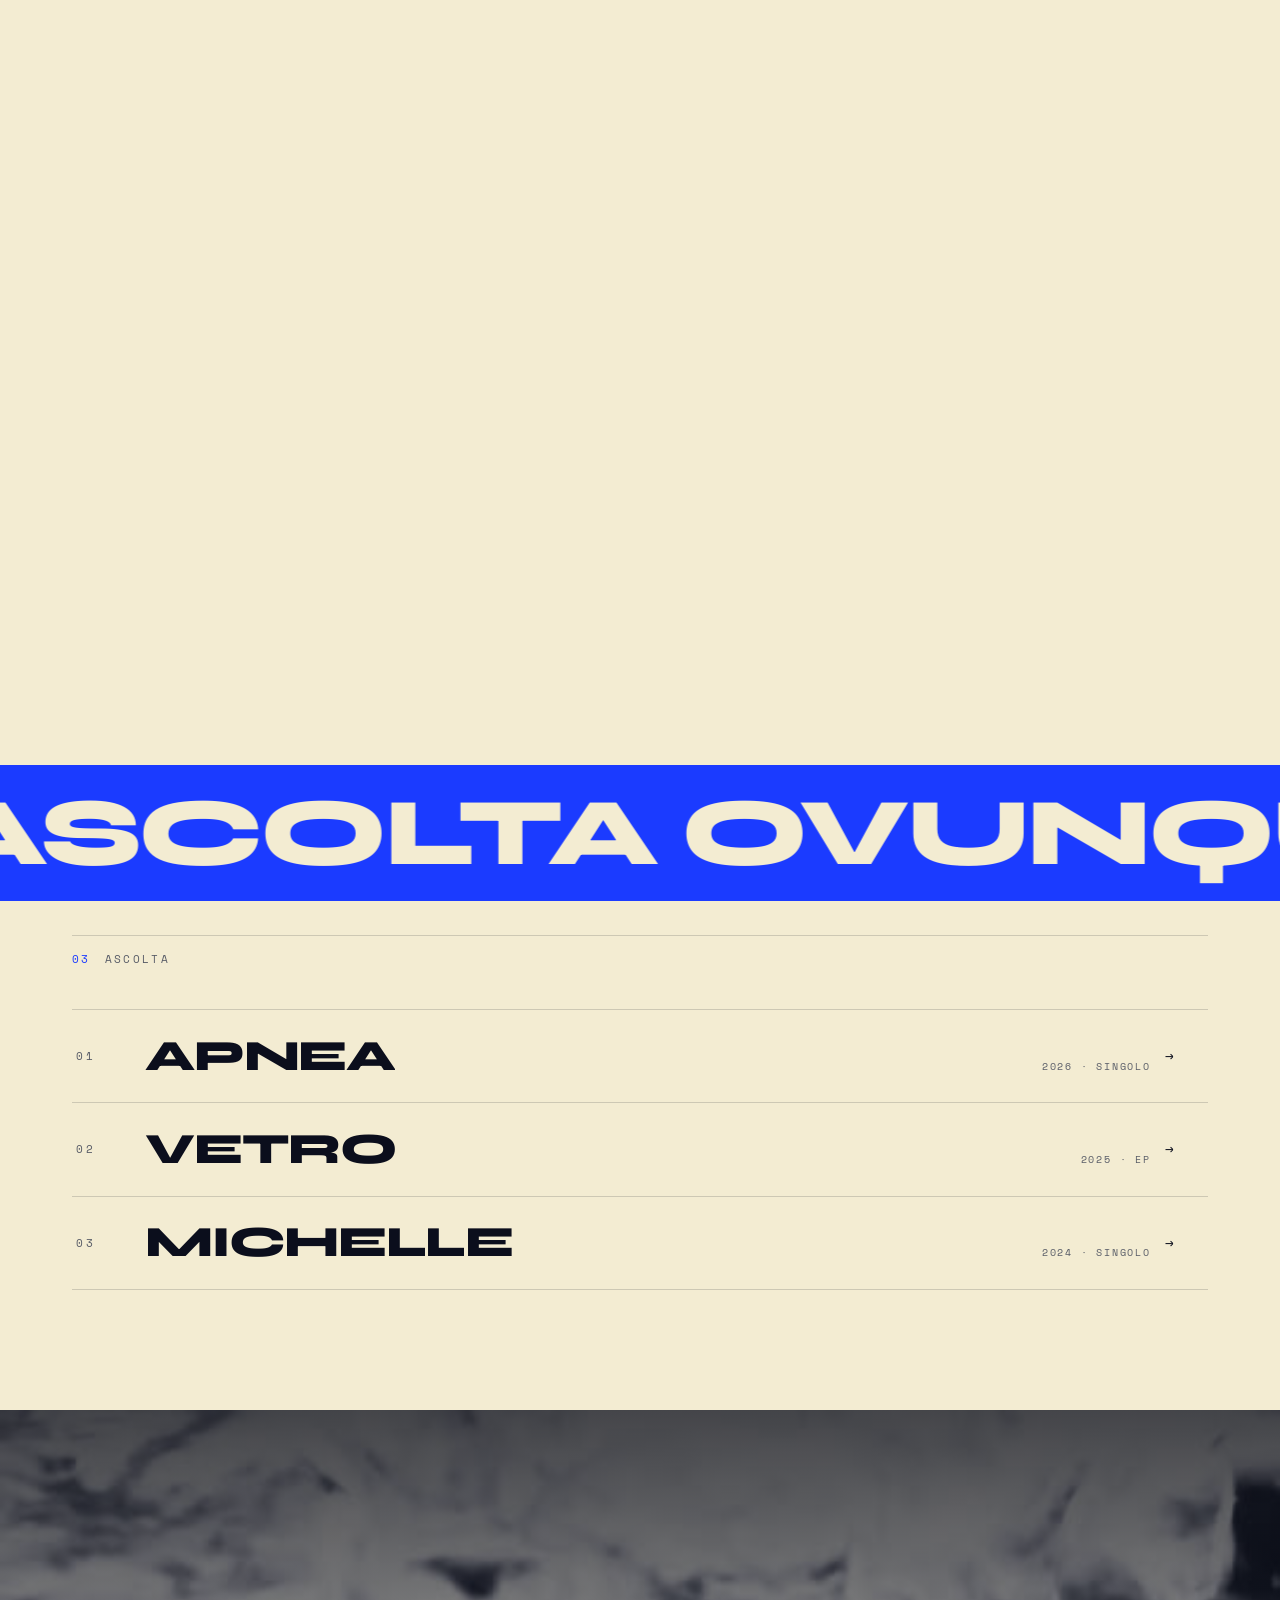
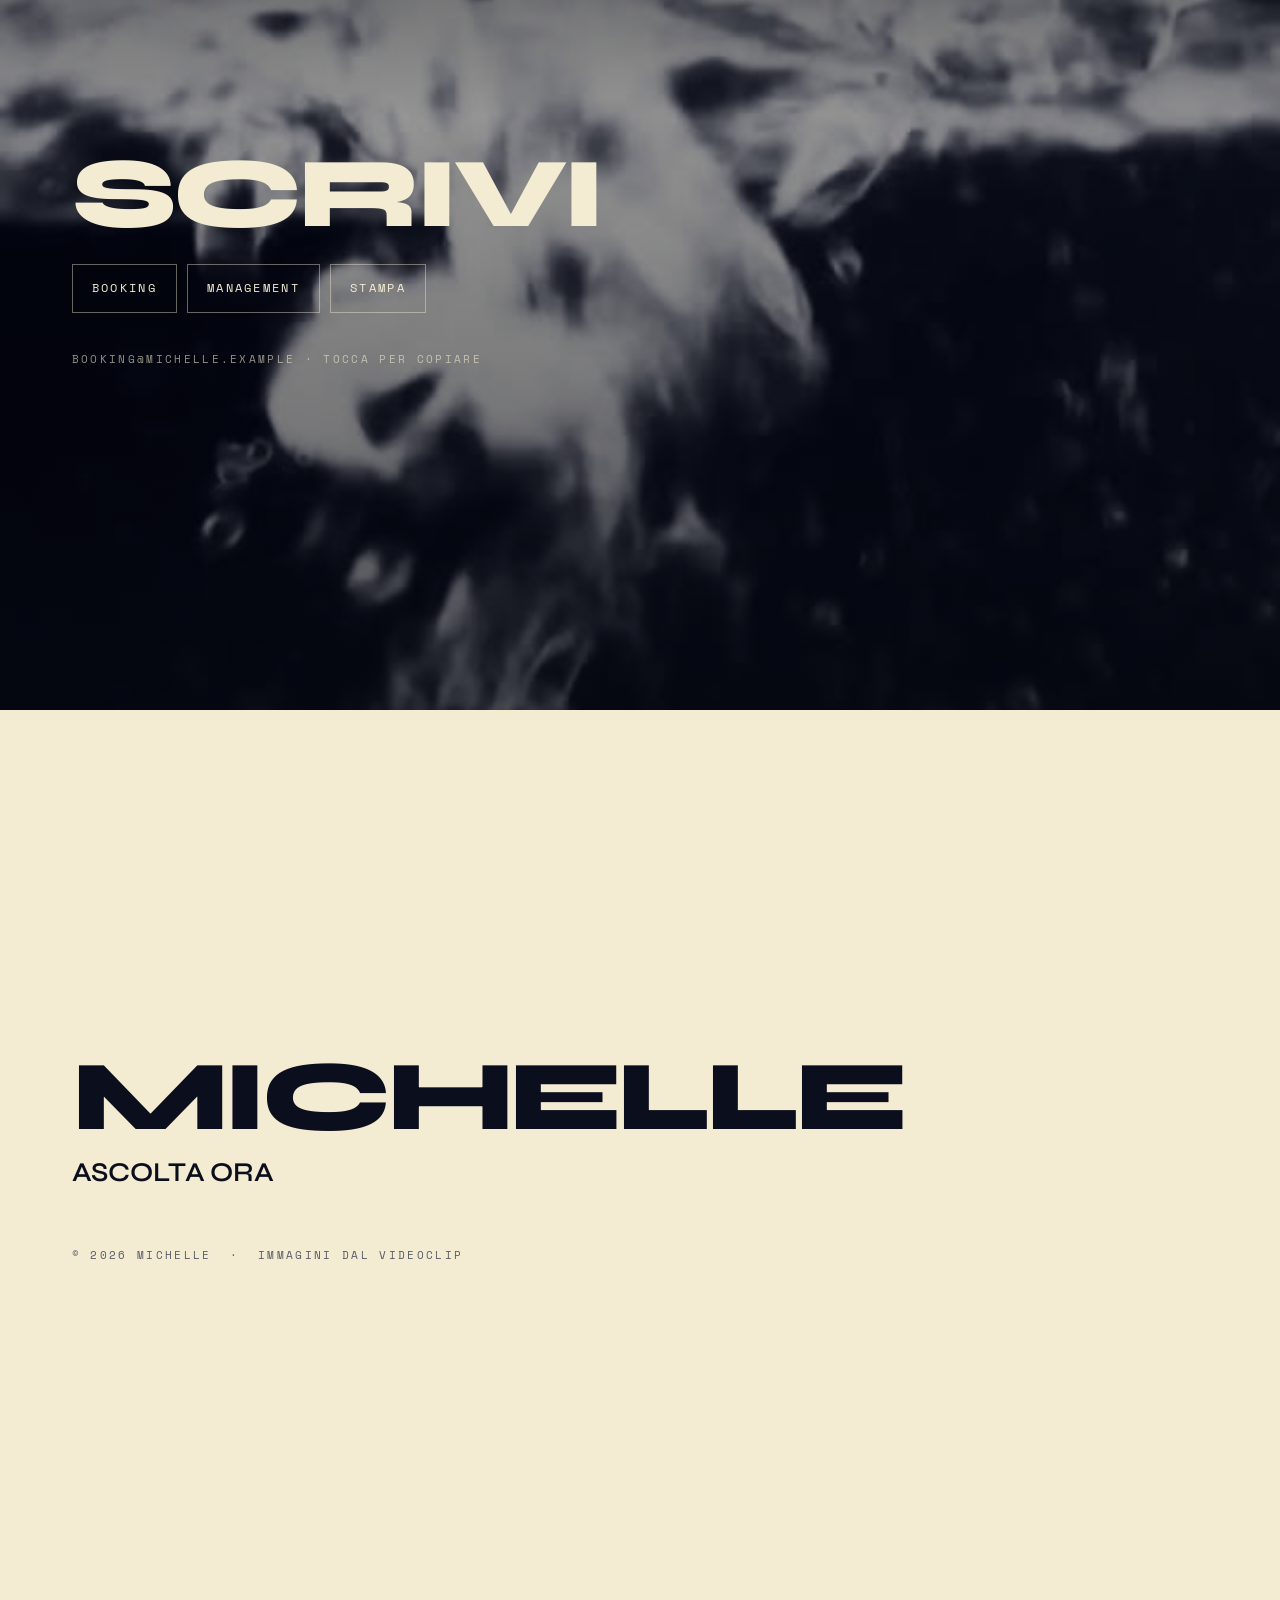
==== commit 3cbd38fa: ""Scrivi" sulla scena dell'acqua, e quattro masse invece di una SCRIVI STA SULLA SCENA 4 — la superfi" ====
--- a/index.html
+++ b/index.html
@@ -19,11 +19,11 @@
 <link rel="preconnect" href="https://fonts.googleapis.com">
 <link rel="preconnect" href="https://fonts.gstatic.com" crossorigin>
 <link href="https://fonts.googleapis.com/css2?family=Syne:wght@600;700;800&family=Archivo:wght@300;400;500&family=Space+Mono:wght@400;700&display=swap" rel="stylesheet">
-<link rel="preload" as="image" href="assets/media/copertina.jpg?v=82">
+<link rel="preload" as="image" href="assets/media/copertina.jpg?v=85">
 <!-- il ?v= serve: GitHub Pages tiene i file in cache dieci minuti, e chi
      ha gia' aperto il sito continuerebbe a vedere la versione vecchia.
      Si alza il numero a ogni pubblicazione. -->
-<link rel="stylesheet" href="assets/css/sito.css?v=82">
+<link rel="stylesheet" href="assets/css/sito.css?v=85">
 </head>
 <body>
 
@@ -46,7 +46,7 @@
 <!-- la lastra a raggi X delle uscite -->
 <div id="lastra" aria-hidden="true">
   <i class="scan"></i>
-  <img src="assets/media/colonna.jpg?v=82" alt="">
+  <img src="assets/media/colonna.jpg?v=85" alt="">
   <div class="c"><span class="k">lastra · 001</span><div class="h"></div></div>
 </div>
 
@@ -91,9 +91,9 @@
 <!-- ========================== 01 · COPERTINA ========================== -->
 <section id="cop">
   <div class="med">
-    <video id="vCop" poster="assets/media/copertina.jpg?v=82" muted loop playsinline autoplay preload="auto"
+    <video id="vCop" poster="assets/media/copertina.jpg?v=85" muted loop playsinline autoplay preload="auto"
            disablepictureinpicture aria-hidden="true">
-      <source src="assets/media/copertina.mp4?v=82" type="video/mp4">
+      <source src="assets/media/copertina.mp4?v=85" type="video/mp4">
     </video>
   </div>
 
@@ -130,8 +130,8 @@
        moltiplicato, lascerebbe il rettangolo del video sulla pagina. -->
   <div class="scena" aria-hidden="true">
     <video id="vChi" muted loop playsinline autoplay preload="none"
-           poster="assets/media/scena.jpg?v=82" disablepictureinpicture>
-      <source src="assets/media/scena.mp4?v=82" type="video/mp4">
+           poster="assets/media/scena.jpg?v=85" disablepictureinpicture>
+      <source src="assets/media/scena.mp4?v=85" type="video/mp4">
     </video>
   </div>
 
@@ -187,12 +187,19 @@
 </section>
 
 <!-- ========================== 04 · SCRIVI ==========================
-     La massa blu e' il fondo di questa sezione, e per questo qui il testo e'
-     SCURO SU CARTA come dappertutto: dentro al blu si legge bianco perche' e'
-     la maschera a invertirlo. Scritto bianco, dentro al blu sparirebbe.
-     Una frase e tre bottoni: e' la sezione dove si scrive, e ogni cosa in
-     piu' e' un modo di andarsene. -->
+     Sta sulla scena dell'acqua vista da sotto, che gira in anello per conto
+     suo. Scritta chiara sul fondo scuro: qui non c'e' nessuna maschera di
+     mezzo, quindi il testo e' quello che si legge — semplice, e basta.
+     Il blu arriva dopo, nella sezione seguente. -->
 <section id="contatti">
+  <div class="scena" aria-hidden="true">
+    <video id="vScrivi" muted loop playsinline autoplay preload="none"
+           poster="assets/media/scrivi.jpg?v=85" disablepictureinpicture>
+      <source src="assets/media/scrivi.mp4?v=85" type="video/mp4">
+    </video>
+    <div class="velo"></div>
+  </div>
+
   <div class="wrap in">
     <h2 class="tit-s" data-adatta data-max="200">Scrivi</h2>
     <nav class="tasti">
@@ -200,7 +207,7 @@
       <a class="tasto" id="cMgmt" href="#">Management</a>
       <a class="tasto" id="cPress" href="#">Stampa</a>
     </nav>
-    <p class="mono rev" id="indirizzo">—</p>
+    <p class="mono" id="indirizzo">—</p>
   </div>
 </section>
 
@@ -228,7 +235,7 @@
   <canvas id="c-tint"   aria-hidden="true"></canvas>
 </main>
 
-<script src="assets/js/blob-mask.js?v=82"></script>
-<script src="assets/js/sito.js?v=82"></script>
+<script src="assets/js/blob-mask.js?v=85"></script>
+<script src="assets/js/sito.js?v=85"></script>
 </body>
 </html>
--- a/assets/css/sito.css
+++ b/assets/css/sito.css
@@ -493,25 +493,32 @@
 #chi .acc{color:var(--acc)}
 
 /* --- 13 scrivi ----------------------------------------------------------
-   Il fondo di questa sezione e' la massa blu, quindi qui NON si scrive
-   bianco: il testo e' scuro su carta come dappertutto, ed e' la maschera a
-   invertirlo. E' l'unica sezione che si progetta guardandola in negativo.
-   L'altezza serve alla massa: e' lei che ha bisogno di scroll per esserci. */
-#contatti{position:relative;min-height:150vh;padding-block:clamp(60px,14vw,130px)}
-#contatti .in{position:sticky;top:0;height:100svh;min-height:100dvh;
-  display:flex;flex-direction:column;justify-content:center}
+   Sopra alla scena dell'acqua: fondo scuro, scritta chiara, e nessuna
+   maschera di mezzo. Il velo non e' una gradazione estetica: la scena ha la
+   schiuma chiara in cima e li' una scritta bianca sparirebbe. */
+#contatti{position:relative;min-height:100svh;overflow:hidden;
+  display:flex;align-items:center;padding-block:clamp(70px,16vw,150px);
+  color:var(--osso)}
+#contatti .scena{position:absolute;inset:0;z-index:0}
+#contatti .scena video{width:100%;height:100%;object-fit:cover;object-position:50% 40%}
+#contatti .scena .velo{
+  position:absolute;inset:0;
+  background:linear-gradient(180deg,rgba(5,7,15,.72) 0%,rgba(5,7,15,.36) 34%,rgba(5,7,15,.62) 100%);
+}
+#contatti .in{position:relative;width:100%}
 #contatti .tit-s{
   font-family:var(--disp);font-weight:800;text-transform:uppercase;
-  line-height:.82;letter-spacing:-.05em;margin:0 0 .28em;
+  line-height:.82;letter-spacing:-.05em;margin:0 0 .3em;color:var(--osso);
 }
 #contatti .tasti{display:flex;flex-wrap:wrap;gap:.6rem}
 #contatti .tasto{
   font-family:var(--mono);font-size:.72rem;letter-spacing:.2em;text-transform:uppercase;
-  border:1px solid var(--linea-f);padding:.9rem 1.2rem;
-  transition:border-color .3s var(--e);
-}
-#contatti .tasto:hover,#contatti .tasto:active{border-color:var(--testo)}
-#contatti .mono{margin-top:clamp(22px,5vw,40px)}
+  border:1px solid rgba(243,236,210,.42);padding:.9rem 1.2rem;color:var(--osso);
+  transition:background .3s var(--e),border-color .3s var(--e),color .3s var(--e);
+}
+#contatti .tasto:hover,#contatti .tasto:active{
+  background:var(--osso);border-color:var(--osso);color:var(--nero)}
+#contatti .mono{margin-top:clamp(20px,5vw,38px);color:rgba(243,236,210,.6)}
 
 /* --- 13b la fine --------------------------------------------------------
    L'ultima schermata. Il testo qui e' nero su carta e NON cambia colore da
